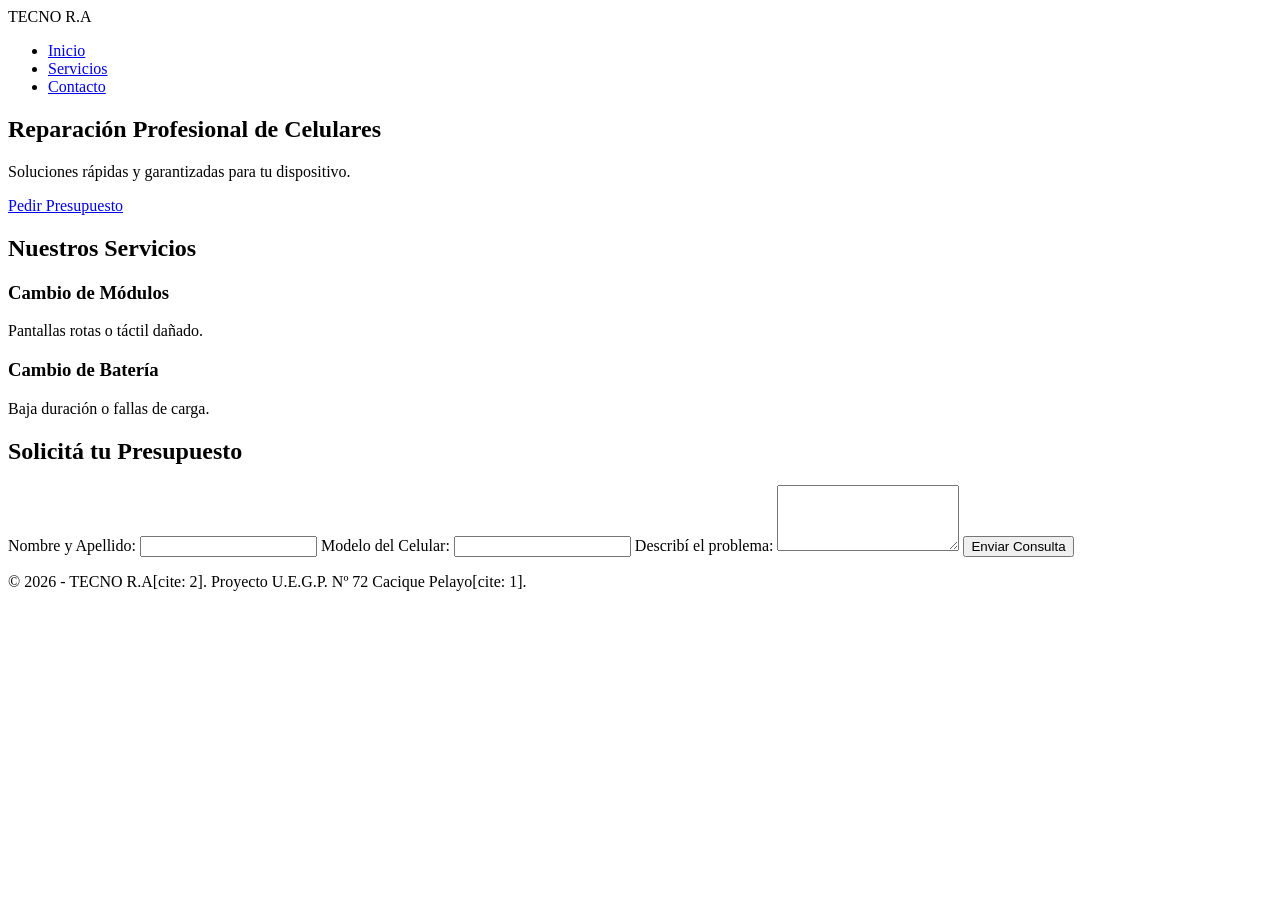
==== index.html @ fdf32e46 "Add files via upload" ====
<!DOCTYPE html>
<html lang="es">
<head>
    <meta charset="UTF-8">
    <meta name="viewport" content="width=device-width, initial-scale=1.0">
    <title>TECNO R.A</title>
    <!-- Enlace al archivo CSS (se completará con la identidad visual del equipo de marketing) -->
    <link rel="stylesheet" href="style.css">
</head>
<body>

    <!-- HEADER / NAVEGACIÓN -->
    <header>
        <nav id="navbar">
            <div class="logo">
                <!-- TODO: Insertar logo definitivo de Marketing -->
                <span>TECNO R.A</span>
            </div>
            <ul class="nav-links">
                <li><a href="#inicio">Inicio</a></li>
                <li><a href="#servicios">Servicios</a></li>
                <li><a href="#contacto">Contacto</a></li>
            </ul>
        </nav>
    </header>

    <!-- CONTENIDO PRINCIPAL -->
    <main>
        <!-- SECCIÓN INICIO / HERO -->
        <section id="inicio">
            <h1>Reparación Profesional de Celulares</h1>
            <p>Soluciones rápidas y garantizadas para tu dispositivo.</p>
            <a href="#contacto" class="btn-principal">Pedir Presupuesto</a>
        </section>

        <!-- SECCIÓN SERVICIOS -->
        <section id="servicios">
            <h2>Nuestros Servicios</h2>
            <div class="grid-servicios">
                <!-- TODO: Agregar más tarjetas de servicios según la entrevista -->
                <div class="card">
                    <h3>Cambio de Módulos</h3>
                    <p>Pantallas rotas o táctil dañado.</p>
                </div>
                <div class="card">
                    <h3>Cambio de Batería</h3>
                    <p>Baja duración o fallas de carga.</p>
                </div>
            </div>
        </section>

        <!-- SECCIÓN CONTACTO Y PRESUPUESTO -->
        <section id="contacto">
            <h2>Solicitá tu Presupuesto</h2>
            <form id="form-presupuesto">
                <label for="nombre">Nombre y Apellido:</label>
                <input type="text" id="nombre" name="nombre" required>

                <label for="modelo">Modelo del Celular:</label>
                <input type="text" id="modelo" name="modelo" required>

                <label for="problema">Describí el problema:</label>
                <textarea id="problema" name="problema" rows="4" required></textarea>

                <button type="submit" class="btn-enviar">Enviar Consulta</button>
            </form>
        </section>
    </main>

    <!-- FOOTER -->
    <footer>
        <p>&copy; 2026 - TECNO R.A[cite: 2]. Proyecto U.E.G.P. Nº 72 Cacique Pelayo[cite: 1].</p>
    </footer>

    <!-- Enlace al script de JavaScript -->
    <script src="script.js"></script>
</body>
</html>
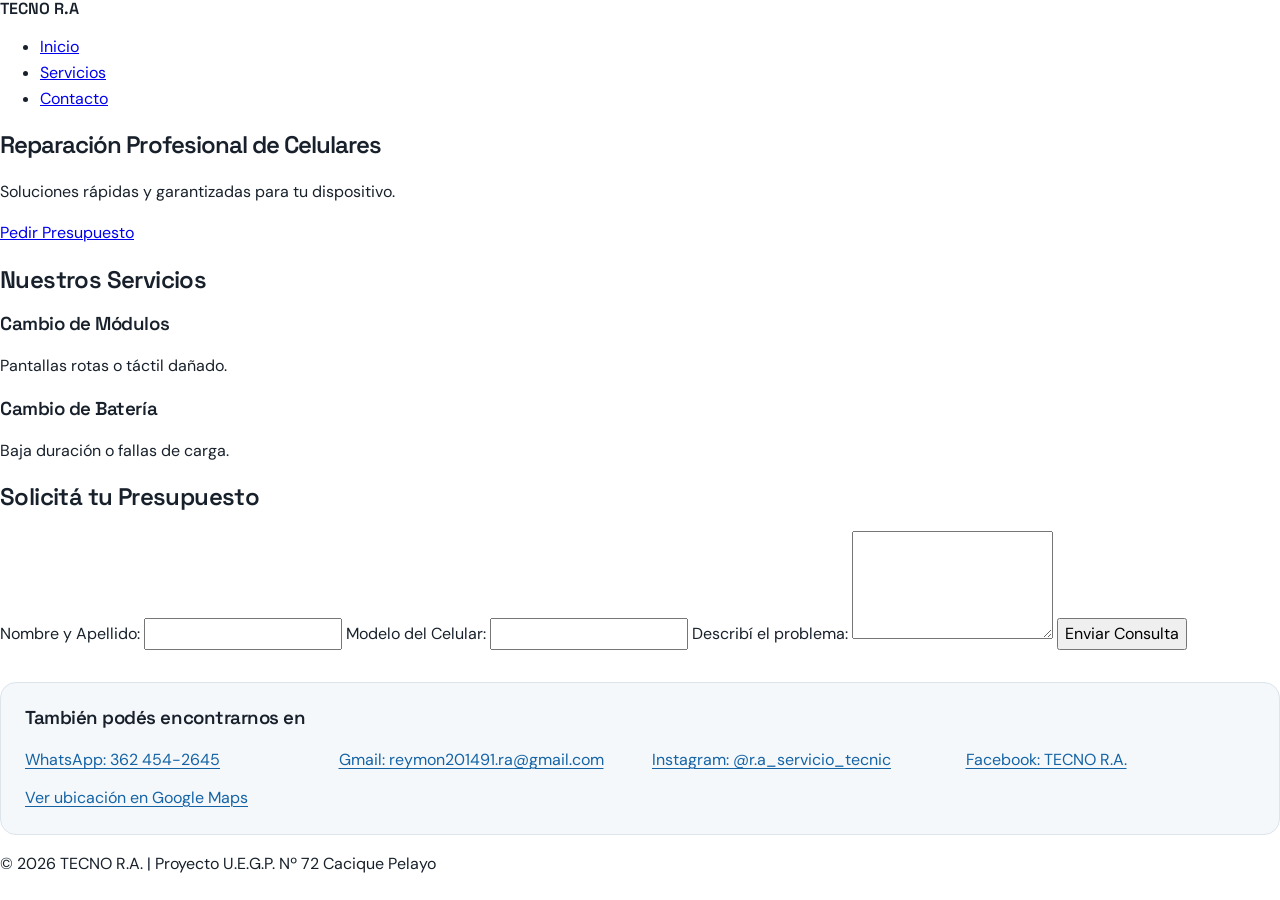
==== commit ae8d52c6: "Add files via upload" ====
--- a/index.html
+++ b/index.html
@@ -3,8 +3,11 @@
 <head>
     <meta charset="UTF-8">
     <meta name="viewport" content="width=device-width, initial-scale=1.0">
-    <title>TECNO R.A</title>
-    <!-- Enlace al archivo CSS (se completará con la identidad visual del equipo de marketing) -->
+    <meta name="description" content="Servicio profesional de reparación de celulares TECNO R.A.">
+    <title>TECNO R.A. | Reparación de celulares</title>
+    <link rel="preconnect" href="https://fonts.googleapis.com">
+    <link rel="preconnect" href="https://fonts.gstatic.com" crossorigin>
+    <link href="https://fonts.googleapis.com/css2?family=DM+Sans:wght@400;500;600;700&family=Space+Grotesk:wght@500;600;700&display=swap" rel="stylesheet">
     <link rel="stylesheet" href="style.css">
 </head>
 <body>
@@ -13,7 +16,6 @@
     <header>
         <nav id="navbar">
             <div class="logo">
-                <!-- TODO: Insertar logo definitivo de Marketing -->
                 <span>TECNO R.A</span>
             </div>
             <ul class="nav-links">
@@ -37,7 +39,6 @@
         <section id="servicios">
             <h2>Nuestros Servicios</h2>
             <div class="grid-servicios">
-                <!-- TODO: Agregar más tarjetas de servicios según la entrevista -->
                 <div class="card">
                     <h3>Cambio de Módulos</h3>
                     <p>Pantallas rotas o táctil dañado.</p>
@@ -64,12 +65,23 @@
 
                 <button type="submit" class="btn-enviar">Enviar Consulta</button>
             </form>
+
+            <div class="contactos-directos" aria-labelledby="titulo-contactos">
+                <h3 id="titulo-contactos">También podés encontrarnos en</h3>
+                <ul>
+                    <li><a href="https://wa.me/5493624542645" target="_blank" rel="noopener noreferrer">WhatsApp: 362 454-2645</a></li>
+                    <li><a href="mailto:reymon201491.ra@gmail.com">Gmail: reymon201491.ra@gmail.com</a></li>
+                    <li><a href="https://www.instagram.com/r.a_servicio_tecnic?stkn=MXVka2lwaXd0cDlsNA==" target="_blank" rel="noopener noreferrer">Instagram: @r.a_servicio_tecnic</a></li>
+                    <li><a href="https://www.facebook.com/profile.php?id=100083038405109" target="_blank" rel="noopener noreferrer">Facebook: TECNO R.A.</a></li>
+                    <li><a href="https://maps.app.goo.gl/P2gNM7gkXJTpXyzr9" target="_blank" rel="noopener noreferrer">Ver ubicación en Google Maps</a></li>
+                </ul>
+            </div>
         </section>
     </main>
 
     <!-- FOOTER -->
     <footer>
-        <p>&copy; 2026 - TECNO R.A[cite: 2]. Proyecto U.E.G.P. Nº 72 Cacique Pelayo[cite: 1].</p>
+        <p>&copy; 2026 TECNO R.A. | Proyecto U.E.G.P. Nº 72 Cacique Pelayo</p>
     </footer>
 
     <!-- Enlace al script de JavaScript -->
--- a/style.css
+++ b/style.css
@@ -0,0 +1,68 @@
+/* Tipografía para la identidad tecnológica de TECNO R.A. */
+:root {
+    font-family: "DM Sans", sans-serif;
+    color: #18212b;
+}
+
+body {
+    margin: 0;
+    font-family: "DM Sans", sans-serif;
+    line-height: 1.6;
+}
+
+h1,
+h2,
+h3,
+.logo {
+    font-family: "Space Grotesk", sans-serif;
+    font-weight: 600;
+    line-height: 1.15;
+}
+
+h1 {
+    letter-spacing: -0.04em;
+}
+
+h2,
+h3 {
+    letter-spacing: -0.025em;
+}
+
+button,
+input,
+textarea {
+    font: inherit;
+}
+
+.contactos-directos {
+    margin-top: 2rem;
+    padding: 1.5rem;
+    border: 1px solid #dce4ec;
+    border-radius: 1rem;
+    background: #f5f8fb;
+}
+
+.contactos-directos h3 {
+    margin-top: 0;
+}
+
+.contactos-directos ul {
+    display: grid;
+    grid-template-columns: repeat(auto-fit, minmax(min(100%, 250px), 1fr));
+    gap: 0.75rem 1.5rem;
+    margin: 0;
+    padding: 0;
+    list-style: none;
+}
+
+.contactos-directos a {
+    color: #1463a5;
+    overflow-wrap: anywhere;
+    text-decoration-thickness: 1px;
+    text-underline-offset: 0.2em;
+}
+
+.contactos-directos a:hover,
+.contactos-directos a:focus-visible {
+    color: #0c3f6b;
+}
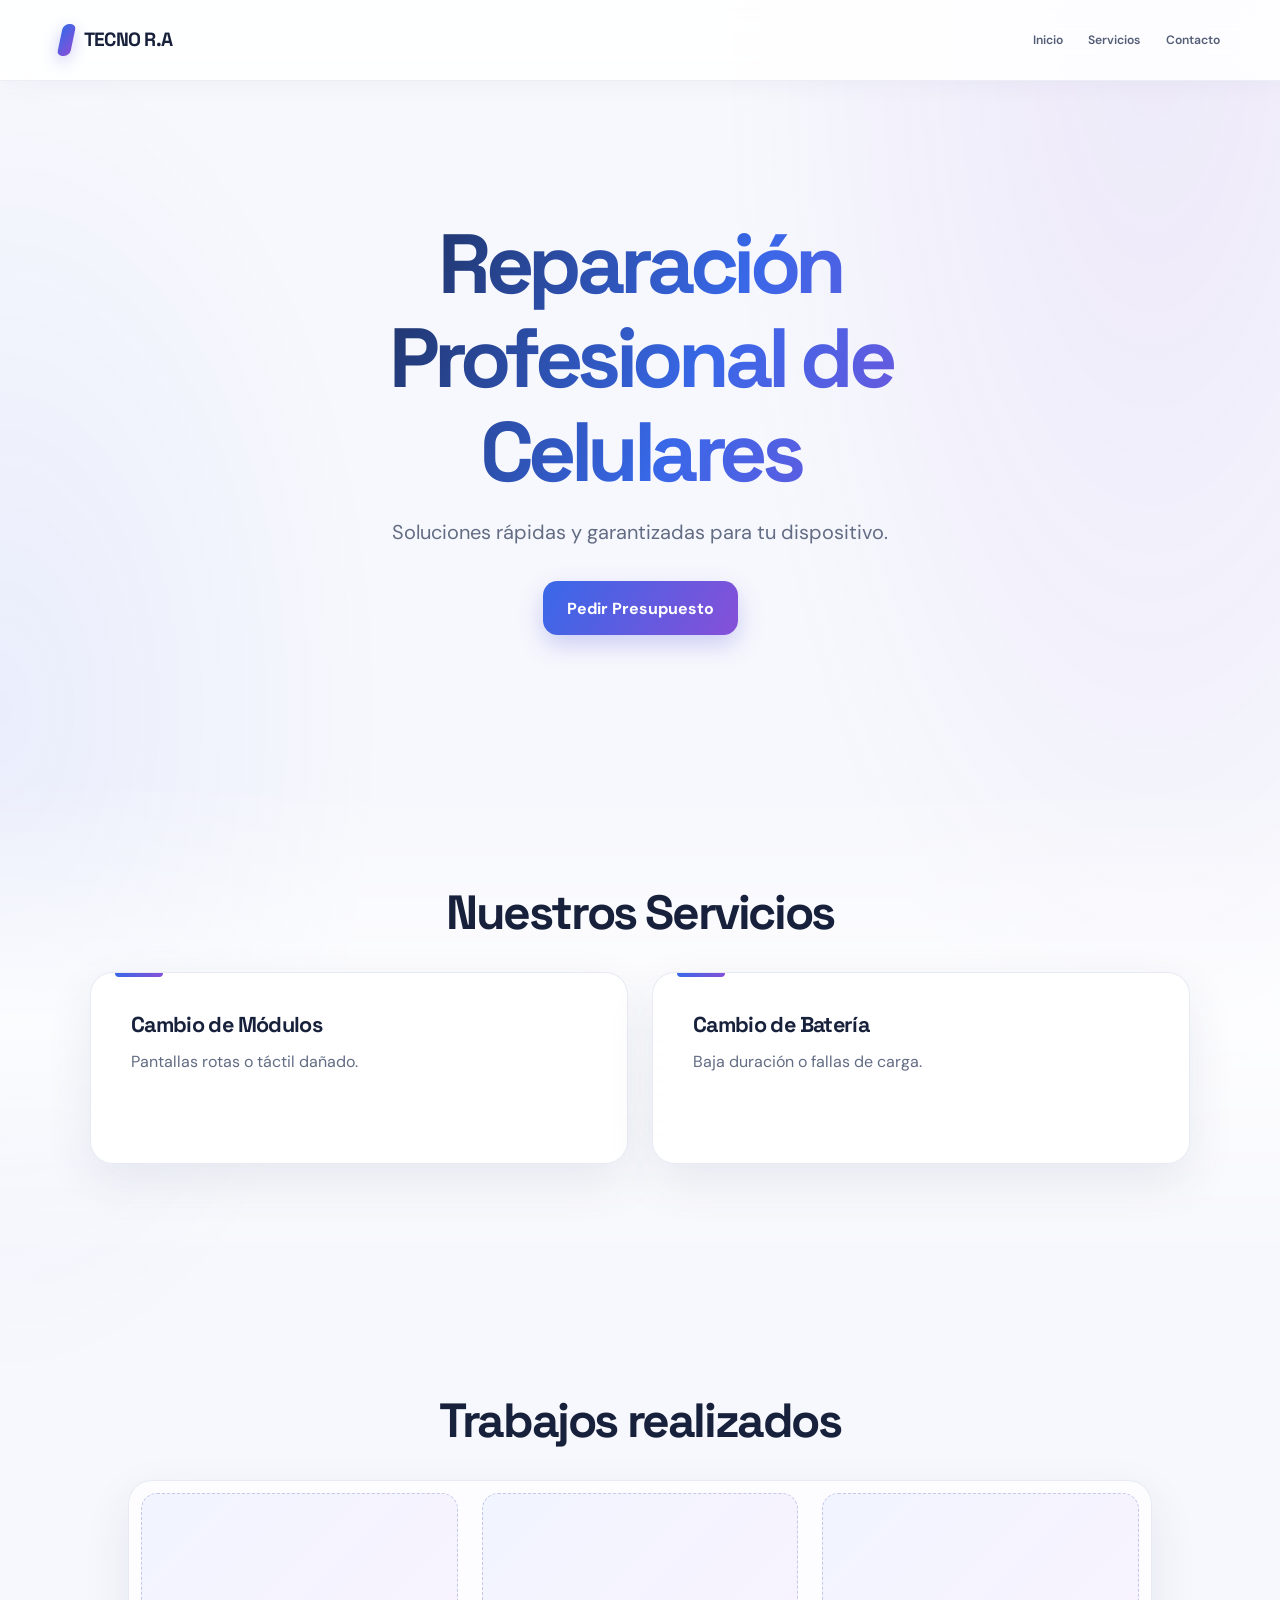
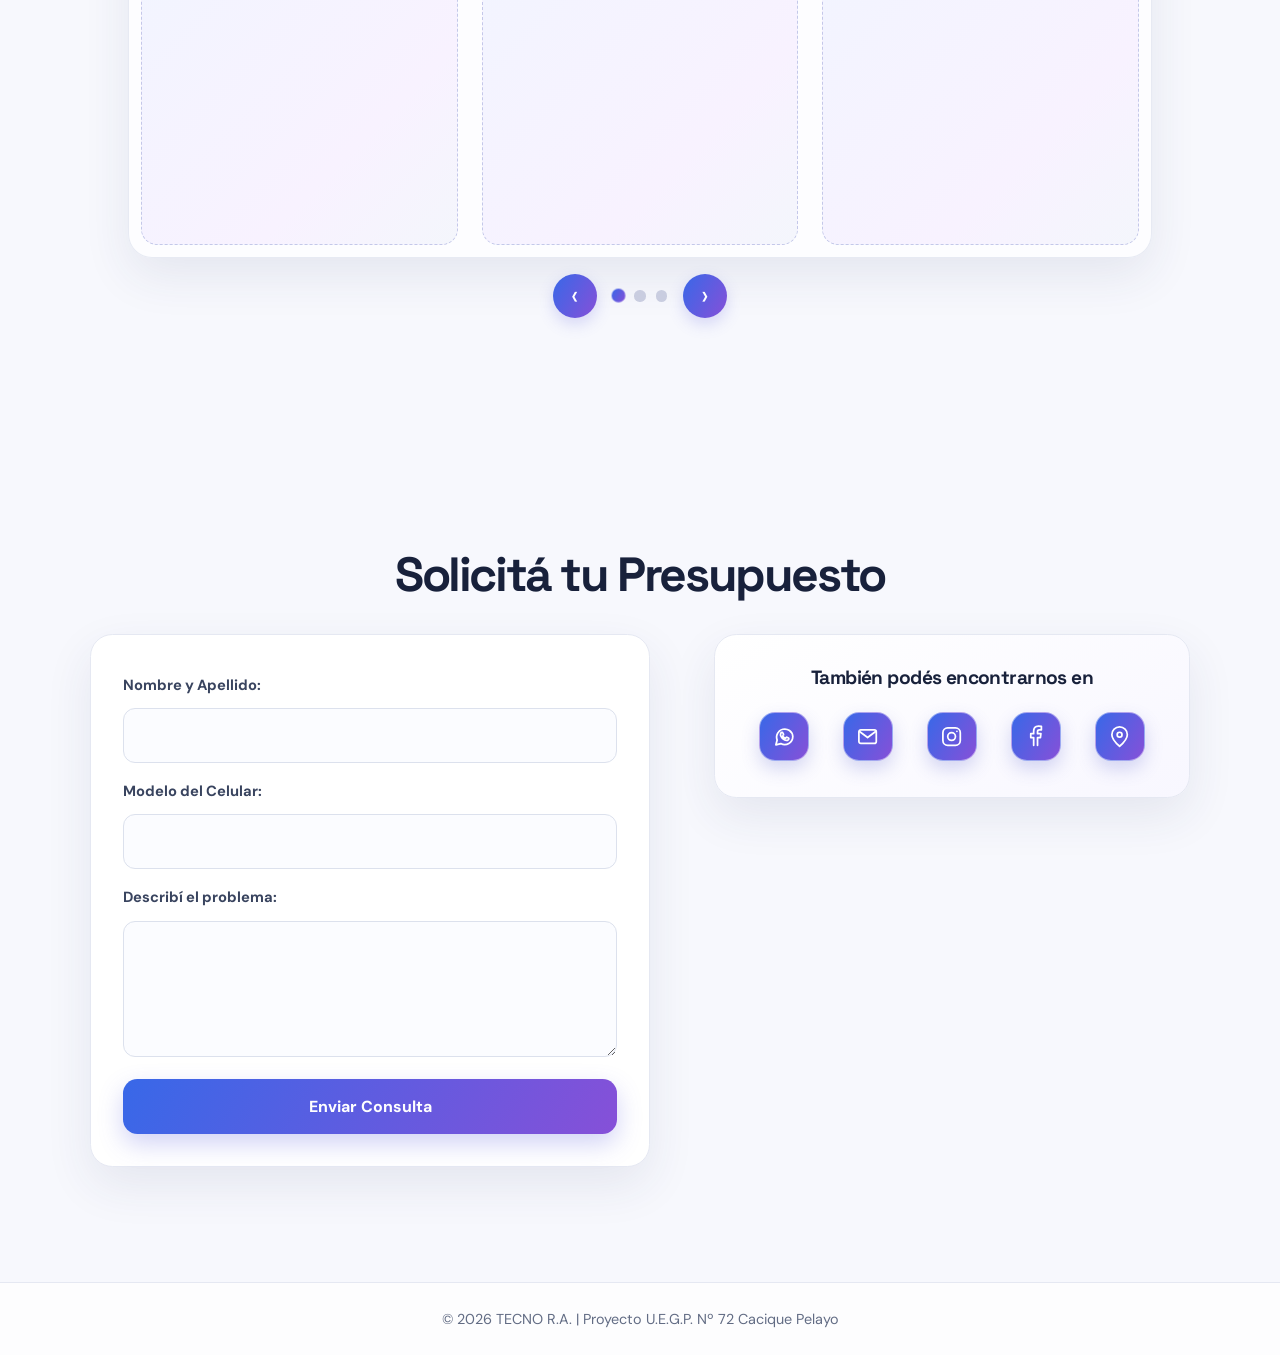
==== commit f262bd41: "Add files via upload" ====
--- a/index.html
+++ b/index.html
@@ -2,8 +2,9 @@
 <html lang="es">
 <head>
     <meta charset="UTF-8">
-    <meta name="viewport" content="width=device-width, initial-scale=1.0">
+    <meta name="viewport" content="width=device-width, initial-scale=1.0, viewport-fit=cover">
     <meta name="description" content="Servicio profesional de reparación de celulares TECNO R.A.">
+    <meta name="theme-color" content="#f7f8fd">
     <title>TECNO R.A. | Reparación de celulares</title>
     <link rel="preconnect" href="https://fonts.googleapis.com">
     <link rel="preconnect" href="https://fonts.gstatic.com" crossorigin>
@@ -50,6 +51,29 @@
             </div>
         </section>
 
+        <!-- CARRUSEL PREPARADO PARA AGREGAR FOTOS DE REPARACIONES -->
+        <section id="trabajos" aria-labelledby="titulo-trabajos">
+            <h2 id="titulo-trabajos">Trabajos realizados</h2>
+            <div class="carrusel" data-carrusel role="region" aria-roledescription="carrusel" aria-label="Galería de trabajos realizados">
+                <div class="carrusel-ventana">
+                    <div class="carrusel-pista">
+                        <div class="carrusel-diapositiva" role="group" aria-roledescription="diapositiva" aria-label="1 de 3"></div>
+                        <div class="carrusel-diapositiva" role="group" aria-roledescription="diapositiva" aria-label="2 de 3"></div>
+                        <div class="carrusel-diapositiva" role="group" aria-roledescription="diapositiva" aria-label="3 de 3"></div>
+                    </div>
+                </div>
+                <div class="carrusel-controles">
+                    <button class="carrusel-flecha" type="button" data-carrusel-anterior aria-label="Trabajo anterior">‹</button>
+                    <div class="carrusel-indicadores" aria-label="Elegir diapositiva">
+                        <button class="carrusel-indicador activo" type="button" data-carrusel-ir="0" aria-label="Mostrar diapositiva 1" aria-current="true"></button>
+                        <button class="carrusel-indicador" type="button" data-carrusel-ir="1" aria-label="Mostrar diapositiva 2"></button>
+                        <button class="carrusel-indicador" type="button" data-carrusel-ir="2" aria-label="Mostrar diapositiva 3"></button>
+                    </div>
+                    <button class="carrusel-flecha" type="button" data-carrusel-siguiente aria-label="Trabajo siguiente">›</button>
+                </div>
+            </div>
+        </section>
+
         <!-- SECCIÓN CONTACTO Y PRESUPUESTO -->
         <section id="contacto">
             <h2>Solicitá tu Presupuesto</h2>
@@ -69,11 +93,11 @@
             <div class="contactos-directos" aria-labelledby="titulo-contactos">
                 <h3 id="titulo-contactos">También podés encontrarnos en</h3>
                 <ul>
-                    <li><a href="https://wa.me/5493624542645" target="_blank" rel="noopener noreferrer">WhatsApp: 362 454-2645</a></li>
-                    <li><a href="mailto:reymon201491.ra@gmail.com">Gmail: reymon201491.ra@gmail.com</a></li>
-                    <li><a href="https://www.instagram.com/r.a_servicio_tecnic?stkn=MXVka2lwaXd0cDlsNA==" target="_blank" rel="noopener noreferrer">Instagram: @r.a_servicio_tecnic</a></li>
-                    <li><a href="https://www.facebook.com/profile.php?id=100083038405109" target="_blank" rel="noopener noreferrer">Facebook: TECNO R.A.</a></li>
-                    <li><a href="https://maps.app.goo.gl/P2gNM7gkXJTpXyzr9" target="_blank" rel="noopener noreferrer">Ver ubicación en Google Maps</a></li>
+                    <li><a href="https://wa.me/5493624542645" target="_blank" rel="noopener noreferrer"><span class="icono-contacto" aria-hidden="true"><svg viewBox="0 0 24 24"><path d="M20.5 11.8a8.4 8.4 0 0 1-12.4 7.4L3 20.5l1.3-4.9A8.4 8.4 0 1 1 20.5 11.8Z"/><path d="M8.4 8.1c.2-.5.5-.5.8-.5h.5c.2 0 .4.1.5.4l.7 1.7c.1.2.1.4-.1.6l-.5.6c-.2.2-.2.4-.1.6.5.9 1.3 1.7 2.3 2.2.2.1.4.1.6-.1l.7-.8c.2-.2.4-.2.6-.1l1.6.8c.2.1.4.2.4.4 0 .2-.1 1-.7 1.5-.5.5-1.2.7-1.9.6-1-.1-2.2-.6-3.5-1.7-1.1-.9-2-2.1-2.3-3.1-.4-1-.1-2.3.4-3.1Z"/></svg></span><span class="texto-contacto">WhatsApp: 362 454-2645</span></a></li>
+                    <li><a href="mailto:reymon201491.ra@gmail.com"><span class="icono-contacto" aria-hidden="true"><svg viewBox="0 0 24 24"><rect x="3" y="5" width="18" height="14" rx="2"/><path d="m4 7 8 6 8-6"/></svg></span><span class="texto-contacto">Gmail: reymon201491.ra@gmail.com</span></a></li>
+                    <li><a href="https://www.instagram.com/r.a_servicio_tecnic?stkn=MXVka2lwaXd0cDlsNA==" target="_blank" rel="noopener noreferrer"><span class="icono-contacto" aria-hidden="true"><svg viewBox="0 0 24 24"><rect x="3" y="3" width="18" height="18" rx="5"/><circle cx="12" cy="12" r="4"/><path d="M17.5 6.5h.01"/></svg></span><span class="texto-contacto">Instagram: @r.a_servicio_tecnic</span></a></li>
+                    <li><a href="https://www.facebook.com/profile.php?id=100083038405109" target="_blank" rel="noopener noreferrer"><span class="icono-contacto" aria-hidden="true"><svg viewBox="0 0 24 24"><path d="M14 21v-8h3l.5-4H14V7c0-1.2.4-2 2-2h2V1.4c-.8-.1-1.8-.2-3-.2-3 0-5 1.8-5 5.1V9H7v4h3v8"/></svg></span><span class="texto-contacto">Facebook: TECNO R.A.</span></a></li>
+                    <li><a href="https://maps.app.goo.gl/P2gNM7gkXJTpXyzr9" target="_blank" rel="noopener noreferrer"><span class="icono-contacto" aria-hidden="true"><svg viewBox="0 0 24 24"><path d="M20 10c0 5-8 12-8 12S4 15 4 10a8 8 0 1 1 16 0Z"/><circle cx="12" cy="10" r="2.5"/></svg></span><span class="texto-contacto">Ver ubicación en Google Maps</span></a></li>
                 </ul>
             </div>
         </section>
--- a/style.css
+++ b/style.css
@@ -1,13 +1,50 @@
-/* Tipografía para la identidad tecnológica de TECNO R.A. */
+/* Identidad visual TECNO R.A. */
 :root {
+    color-scheme: light;
     font-family: "DM Sans", sans-serif;
-    color: #18212b;
+    color: #18213b;
+    background: #f7f8fd;
+    font-synthesis: none;
+    text-rendering: optimizeLegibility;
+    -webkit-font-smoothing: antialiased;
+    -moz-osx-font-smoothing: grayscale;
+    --azul-marca: #3868e8;
+    --morado-marca: #8650d8;
+    --tinta: #18213b;
+    --texto-suave: #626c84;
+    --borde: #e5e8f2;
+    --sombra: 0 18px 48px rgb(42 50 95 / 9%);
+    --gradiente: linear-gradient(120deg, var(--azul-marca), var(--morado-marca));
+}
+
+*,
+*::before,
+*::after {
+    box-sizing: border-box;
+}
+
+html {
+    min-width: 320px;
+    scroll-behavior: smooth;
+    scroll-padding-top: 6rem;
+    -webkit-text-size-adjust: 100%;
+    text-size-adjust: 100%;
 }
 
 body {
+    min-width: 320px;
     margin: 0;
-    font-family: "DM Sans", sans-serif;
-    line-height: 1.6;
+    background:
+        radial-gradient(ellipse at 90% 0%, rgb(134 80 216 / 9%), transparent 27rem),
+        radial-gradient(ellipse at 0% 24%, rgb(56 104 232 / 7%), transparent 24rem),
+        #f7f8fd;
+    color: var(--tinta);
+    font-size: 1rem;
+    line-height: 1.7;
+}
+
+::selection {
+    background: rgb(134 80 216 / 20%);
 }
 
 h1,
@@ -15,17 +52,37 @@
 h3,
 .logo {
     font-family: "Space Grotesk", sans-serif;
-    font-weight: 600;
-    line-height: 1.15;
+    font-weight: 700;
+    line-height: 1.12;
+}
+
+h1,
+h2,
+h3,
+p {
+    margin-top: 0;
 }
 
 h1 {
-    letter-spacing: -0.04em;
-}
-
-h2,
+    max-width: 15ch;
+    margin: 0 auto 1rem;
+    font-size: clamp(2.5rem, 7vw, 5.25rem);
+    letter-spacing: -0.065em;
+}
+
+h2 {
+    margin-bottom: 2rem;
+    font-size: clamp(1.85rem, 4vw, 3rem);
+    letter-spacing: -0.05em;
+    text-align: center;
+}
+
 h3 {
-    letter-spacing: -0.025em;
+    letter-spacing: -0.03em;
+}
+
+a {
+    color: inherit;
 }
 
 button,
@@ -34,35 +91,604 @@
     font: inherit;
 }
 
-.contactos-directos {
-    margin-top: 2rem;
-    padding: 1.5rem;
-    border: 1px solid #dce4ec;
-    border-radius: 1rem;
-    background: #f5f8fb;
-}
-
-.contactos-directos h3 {
-    margin-top: 0;
-}
-
-.contactos-directos ul {
-    display: grid;
-    grid-template-columns: repeat(auto-fit, minmax(min(100%, 250px), 1fr));
-    gap: 0.75rem 1.5rem;
+button,
+a {
+    -webkit-tap-highlight-color: transparent;
+}
+
+header {
+    position: sticky;
+    z-index: 10;
+    top: 0;
+    border-bottom: 1px solid rgb(229 232 242 / 75%);
+    background: rgb(255 255 255 / 88%);
+    box-shadow: 0 4px 24px rgb(37 44 83 / 4%);
+    -webkit-backdrop-filter: blur(18px);
+    backdrop-filter: blur(18px);
+}
+
+#navbar {
+    display: flex;
+    width: min(100% - 3rem, 1160px);
+    min-height: 5rem;
+    align-items: center;
+    justify-content: space-between;
+    gap: 2rem;
+    margin: 0 auto;
+}
+
+.logo {
+    display: inline-flex;
+    align-items: center;
+    gap: 0.7rem;
+    color: var(--tinta);
+    font-size: clamp(0.86rem, 1.5vw, 1.2rem);
+    letter-spacing: -0.04em;
+    white-space: nowrap;
+}
+
+.logo::before {
+    width: 0.8rem;
+    height: 2rem;
+    border-radius: 0.35rem;
+    background: var(--gradiente);
+    box-shadow: 0 5px 16px rgb(87 91 220 / 30%);
+    content: "";
+    transform: skew(-12deg);
+}
+
+.nav-links {
+    display: flex;
+    align-items: center;
+    gap: clamp(0.35rem, 2vw, 2.5rem);
     margin: 0;
     padding: 0;
     list-style: none;
 }
 
-.contactos-directos a {
-    color: #1463a5;
-    overflow-wrap: anywhere;
-    text-decoration-thickness: 1px;
-    text-underline-offset: 0.2em;
-}
-
-.contactos-directos a:hover,
-.contactos-directos a:focus-visible {
-    color: #0c3f6b;
-}
+.nav-links a {
+    position: relative;
+    display: inline-flex;
+    min-height: 44px;
+    align-items: center;
+    color: #535d76;
+    font-size: clamp(0.72rem, 0.95vw, 0.95rem);
+    font-weight: 600;
+    text-decoration: none;
+    transition: color 180ms ease;
+}
+
+.nav-links a::after {
+    position: absolute;
+    right: 0;
+    bottom: 0.4rem;
+    left: 0;
+    height: 2px;
+    border-radius: 2px;
+    background: var(--gradiente);
+    content: "";
+    transform: scaleX(0);
+    transform-origin: left;
+    transition: transform 180ms ease;
+}
+
+.nav-links a:hover,
+.nav-links a:focus-visible {
+    color: var(--azul-marca);
+}
+
+.nav-links a:hover::after,
+.nav-links a:focus-visible::after {
+    transform: scaleX(1);
+}
+
+main > section {
+    width: min(100% - 3rem, 1100px);
+    margin: 0 auto;
+    padding: clamp(4rem, 9vw, 7.5rem) 0;
+    scroll-margin-top: 5rem;
+    animation: aparecer 700ms both;
+}
+
+#inicio {
+    display: grid;
+    min-height: min(690px, calc(100svh - 5rem));
+    align-content: center;
+    justify-items: center;
+    padding-top: clamp(4rem, 10vw, 8rem);
+    padding-bottom: clamp(4rem, 10vw, 8rem);
+    text-align: center;
+}
+
+#inicio h1 {
+    background: linear-gradient(115deg, #1d2e5a 15%, #3868e8 57%, #8650d8 95%);
+    background-clip: text;
+    -webkit-text-fill-color: transparent;
+}
+
+#inicio p {
+    max-width: 36rem;
+    margin-bottom: 2rem;
+    color: var(--texto-suave);
+    font-size: clamp(1.05rem, 2vw, 1.25rem);
+}
+
+.btn-principal,
+.btn-enviar {
+    display: inline-flex;
+    min-height: 3.25rem;
+    align-items: center;
+    justify-content: center;
+    padding: 0.85rem 1.5rem;
+    border: 0;
+    border-radius: 0.9rem;
+    background: var(--gradiente);
+    box-shadow: 0 10px 24px rgb(87 91 220 / 27%);
+    color: #fff;
+    font-weight: 700;
+    text-decoration: none;
+    cursor: pointer;
+    transition: box-shadow 200ms ease, transform 200ms ease;
+}
+
+.btn-principal:hover,
+.btn-enviar:hover {
+    box-shadow: 0 14px 30px rgb(87 91 220 / 35%);
+    transform: translateY(-2px);
+}
+
+#servicios {
+    width: 100%;
+    max-width: none;
+    padding-right: max(1.5rem, calc((100% - 1100px) / 2));
+    padding-left: max(1.5rem, calc((100% - 1100px) / 2));
+    background: linear-gradient(180deg, rgb(255 255 255 / 0%), rgb(255 255 255 / 75%), rgb(255 255 255 / 0%));
+}
+
+.grid-servicios {
+    display: grid;
+    grid-template-columns: repeat(2, minmax(0, 1fr));
+    gap: clamp(1rem, 3vw, 1.5rem);
+}
+
+.card {
+    position: relative;
+    overflow: hidden;
+    min-height: 12rem;
+    padding: clamp(1.5rem, 4vw, 2.5rem);
+    border: 1px solid rgb(229 232 242 / 90%);
+    border-radius: 1.4rem;
+    background: rgb(255 255 255 / 90%);
+    box-shadow: var(--sombra);
+    transition: border-color 220ms ease, box-shadow 220ms ease, transform 220ms ease;
+}
+
+.card::before {
+    position: absolute;
+    top: 0;
+    left: 1.5rem;
+    width: 3rem;
+    height: 0.25rem;
+    border-radius: 0 0 0.3rem 0.3rem;
+    background: var(--gradiente);
+    content: "";
+}
+
+.card:hover {
+    border-color: rgb(134 80 216 / 30%);
+    box-shadow: 0 24px 56px rgb(42 50 95 / 14%);
+    transform: translateY(-5px);
+}
+
+.card h3 {
+    margin-bottom: 0.65rem;
+    font-size: 1.35rem;
+}
+
+.card p {
+    margin-bottom: 0;
+    color: var(--texto-suave);
+}
+
+#trabajos {
+    text-align: center;
+}
+
+.carrusel {
+    max-width: 64rem;
+    margin: 0 auto;
+}
+
+.carrusel-ventana {
+    overflow: hidden;
+    border: 1px solid rgb(229 232 242 / 90%);
+    border-radius: 1.5rem;
+    background: rgb(255 255 255 / 72%);
+    box-shadow: var(--sombra);
+}
+
+.carrusel-pista {
+    display: flex;
+    transition: transform 650ms cubic-bezier(0.22, 1, 0.36, 1);
+    will-change: transform;
+}
+
+.carrusel-diapositiva {
+    box-sizing: border-box;
+    flex: 0 0 33.333333%;
+    min-width: 0;
+    min-height: clamp(12rem, 32vw, 22rem);
+    padding: 0.75rem;
+}
+
+.carrusel-diapositiva::before {
+    display: block;
+    width: 100%;
+    height: 100%;
+    min-height: inherit;
+    border: 1px dashed #c4c8e9;
+    border-radius: 1rem;
+    background: linear-gradient(135deg, #f1f5ff, #f8f2ff 70%, #f4f6fc);
+    content: "";
+}
+
+.carrusel-controles {
+    display: flex;
+    align-items: center;
+    justify-content: center;
+    gap: 1rem;
+    margin-top: 1rem;
+}
+
+.carrusel-flecha,
+.carrusel-indicador {
+    border: 0;
+    cursor: pointer;
+    touch-action: manipulation;
+}
+
+.carrusel-flecha {
+    display: grid;
+    width: 2.75rem;
+    height: 2.75rem;
+    place-items: center;
+    border-radius: 50%;
+    background: var(--gradiente);
+    box-shadow: 0 6px 16px rgb(87 91 220 / 22%);
+    color: #fff;
+    font-size: 1.75rem;
+    line-height: 1;
+    transition: box-shadow 180ms ease, transform 180ms ease;
+}
+
+.carrusel-flecha:hover {
+    box-shadow: 0 9px 20px rgb(87 91 220 / 32%);
+    transform: scale(1.06);
+}
+
+.carrusel-indicadores {
+    display: flex;
+    align-items: center;
+    gap: 0.65rem;
+}
+
+.carrusel-indicador {
+    width: 0.7rem;
+    height: 0.7rem;
+    padding: 0;
+    border-radius: 50%;
+    background: #c9cde0;
+    transition: background 180ms ease, transform 180ms ease;
+}
+
+.carrusel-indicador.activo {
+    background: var(--gradiente);
+    transform: scale(1.25);
+}
+
+#contacto {
+    display: grid;
+    grid-template-columns: minmax(0, 1fr) minmax(16rem, 0.85fr);
+    align-items: start;
+    gap: 1.5rem clamp(1.5rem, 5vw, 4rem);
+}
+
+#contacto > h2 {
+    grid-column: 1 / -1;
+    margin-bottom: 0.5rem;
+}
+
+#form-presupuesto,
+.contactos-directos {
+    padding: clamp(1.25rem, 3vw, 2rem);
+    border: 1px solid var(--borde);
+    border-radius: 1.4rem;
+    background: #fff;
+    box-shadow: var(--sombra);
+}
+
+#form-presupuesto {
+    display: grid;
+    gap: 0.65rem;
+}
+
+#form-presupuesto label {
+    margin-top: 0.35rem;
+    color: #39445f;
+    font-size: 0.92rem;
+    font-weight: 700;
+}
+
+#form-presupuesto input,
+#form-presupuesto textarea {
+    width: 100%;
+    min-height: 3rem;
+    padding: 0.8rem 0.9rem;
+    border: 1px solid #dce1ed;
+    border-radius: 0.75rem;
+    outline: none;
+    background: #fbfcff;
+    color: var(--tinta);
+    transition: border-color 180ms ease, box-shadow 180ms ease, background 180ms ease;
+}
+
+#form-presupuesto textarea {
+    min-height: 8rem;
+    resize: vertical;
+}
+
+#form-presupuesto input:focus,
+#form-presupuesto textarea:focus {
+    border-color: var(--azul-marca);
+    background: #fff;
+    box-shadow: 0 0 0 4px rgb(56 104 232 / 12%);
+}
+
+.btn-enviar {
+    width: 100%;
+    margin-top: 0.75rem;
+}
+
+.contactos-directos {
+    margin: 0;
+    background: linear-gradient(150deg, #fff, #f8f7ff);
+}
+
+.contactos-directos h3 {
+    margin-bottom: 1.25rem;
+    font-size: 1.2rem;
+    text-align: center;
+}
+
+.contactos-directos ul {
+    display: grid;
+    grid-template-columns: repeat(5, minmax(44px, 1fr));
+    justify-items: center;
+    gap: 0.6rem;
+    margin: 0;
+    padding: 0;
+    list-style: none;
+}
+
+.contactos-directos li a {
+    display: grid;
+    width: 3.5rem;
+    min-height: 3.5rem;
+    place-items: center;
+    border-radius: 1.1rem;
+    text-decoration: none;
+}
+
+.texto-contacto {
+    position: absolute;
+    width: 1px;
+    height: 1px;
+    overflow: hidden;
+    clip: rect(0, 0, 0, 0);
+    clip-path: inset(50%);
+    white-space: nowrap;
+}
+
+.icono-contacto {
+    display: grid;
+    width: 3.1rem;
+    height: 3.1rem;
+    place-items: center;
+    border: 1px solid rgb(255 255 255 / 45%);
+    border-radius: 1rem;
+    background: var(--gradiente);
+    box-shadow: 0 8px 18px rgb(73 83 195 / 22%);
+    color: #fff;
+    transition: box-shadow 200ms ease, transform 200ms ease;
+}
+
+.contactos-directos a:hover .icono-contacto,
+.contactos-directos a:focus-visible .icono-contacto {
+    box-shadow: 0 12px 24px rgb(73 83 195 / 35%);
+    transform: translateY(-4px) scale(1.04);
+}
+
+.icono-contacto svg {
+    width: 1.45rem;
+    height: 1.45rem;
+    fill: none;
+    stroke: currentColor;
+    stroke-linecap: round;
+    stroke-linejoin: round;
+    stroke-width: 1.8;
+}
+
+footer {
+    padding: 1.5rem;
+    border-top: 1px solid var(--borde);
+    background: rgb(255 255 255 / 75%);
+    color: var(--texto-suave);
+    text-align: center;
+}
+
+footer p {
+    margin: 0;
+    font-size: 0.9rem;
+}
+
+:focus-visible {
+    outline: 3px solid #9a6ce5;
+    outline-offset: 4px;
+}
+
+@keyframes aparecer {
+    from {
+        opacity: 0;
+        transform: translateY(14px);
+    }
+
+    to {
+        opacity: 1;
+        transform: translateY(0);
+    }
+}
+
+@media (max-width: 760px) {
+    #navbar,
+    main > section {
+        width: min(100% - 2rem, 600px);
+    }
+
+    #navbar {
+        min-height: 4.5rem;
+        gap: 0.75rem;
+    }
+
+    .logo {
+        gap: 0.5rem;
+        font-size: 1.05rem;
+    }
+
+    .nav-links {
+        gap: clamp(0.6rem, 3vw, 1.25rem);
+    }
+
+    .nav-links a {
+        font-size: 0.86rem;
+    }
+
+    #inicio {
+        min-height: min(600px, calc(88svh - 4.5rem));
+    }
+
+    #servicios {
+        width: 100%;
+        padding-right: 1rem;
+        padding-left: 1rem;
+    }
+
+    #contacto {
+        grid-template-columns: 1fr;
+        gap: 1.25rem;
+    }
+
+    #contacto > h2 {
+        margin-bottom: 0.25rem;
+    }
+}
+
+@media (max-width: 480px) {
+    body {
+        font-size: 0.96rem;
+    }
+
+    #navbar,
+    main > section {
+        width: min(100% - 1.25rem, 420px);
+    }
+
+    #navbar {
+        min-height: 4.1rem;
+    }
+
+    .logo {
+        gap: 0.4rem;
+        font-size: 0.96rem;
+    }
+
+    .logo::before {
+        width: 0.65rem;
+        height: 1.65rem;
+    }
+
+    .nav-links {
+        gap: 0.55rem;
+    }
+
+    .nav-links a {
+        font-size: 0.78rem;
+    }
+
+    .grid-servicios {
+        grid-template-columns: 1fr;
+    }
+
+    .card {
+        min-height: auto;
+    }
+
+    .carrusel-diapositiva {
+        flex-basis: 100%;
+        min-height: 14rem;
+    }
+
+    .contactos-directos ul {
+        grid-template-columns: repeat(5, minmax(0, 1fr));
+        gap: 0.2rem;
+    }
+
+    .contactos-directos li a {
+        width: 2.9rem;
+        min-height: 3rem;
+    }
+
+    .icono-contacto {
+        width: 2.55rem;
+        height: 2.55rem;
+        border-radius: 0.85rem;
+    }
+}
+
+@media (max-width: 360px) {
+    #navbar,
+    main > section {
+        width: calc(100% - 1rem);
+    }
+
+    .logo {
+        font-size: 0.88rem;
+    }
+
+    .nav-links {
+        gap: 0.35rem;
+    }
+
+    .nav-links a {
+        font-size: 0.72rem;
+    }
+
+    .contactos-directos li a {
+        width: 2.65rem;
+    }
+
+    .icono-contacto {
+        width: 2.35rem;
+        height: 2.35rem;
+    }
+}
+
+@media (prefers-reduced-motion: reduce) {
+    *,
+    *::before,
+    *::after {
+        scroll-behavior: auto !important;
+        animation-duration: 0.01ms !important;
+        animation-iteration-count: 1 !important;
+        transition-duration: 0.01ms !important;
+    }
+}
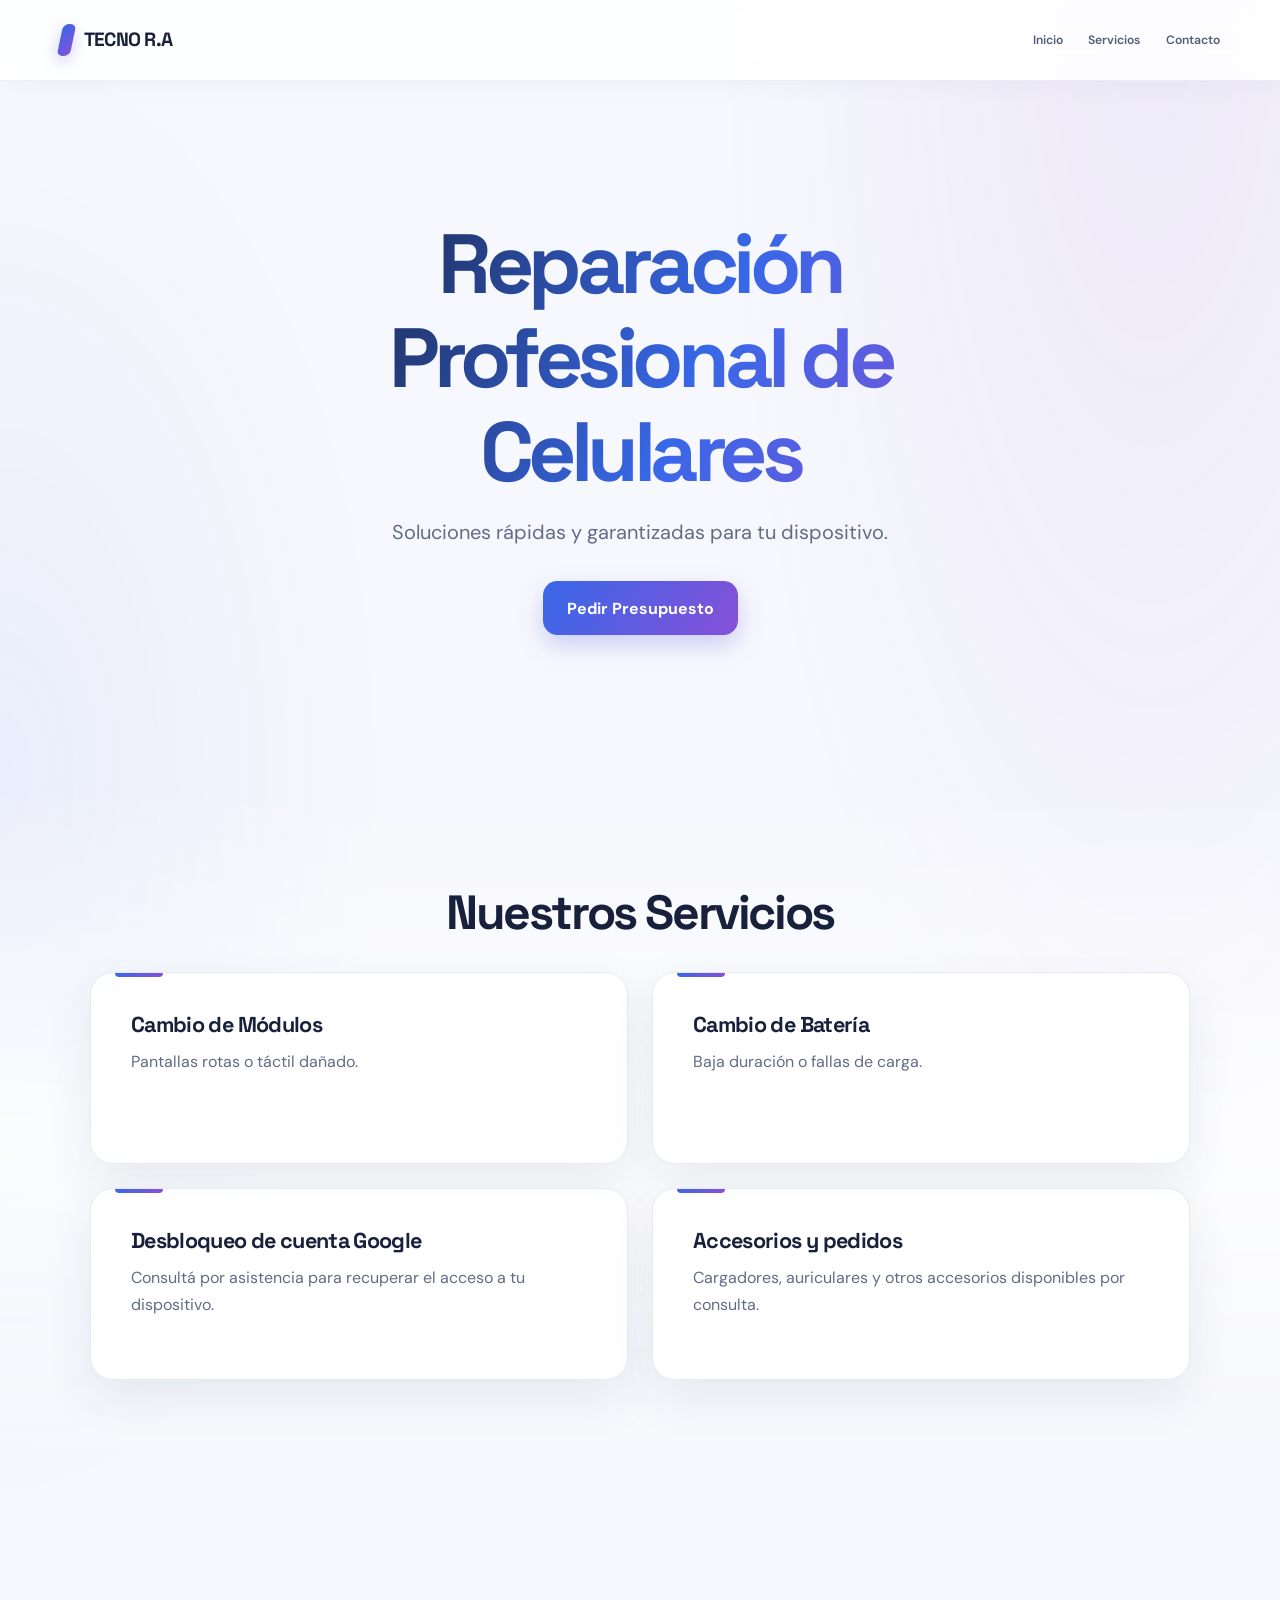
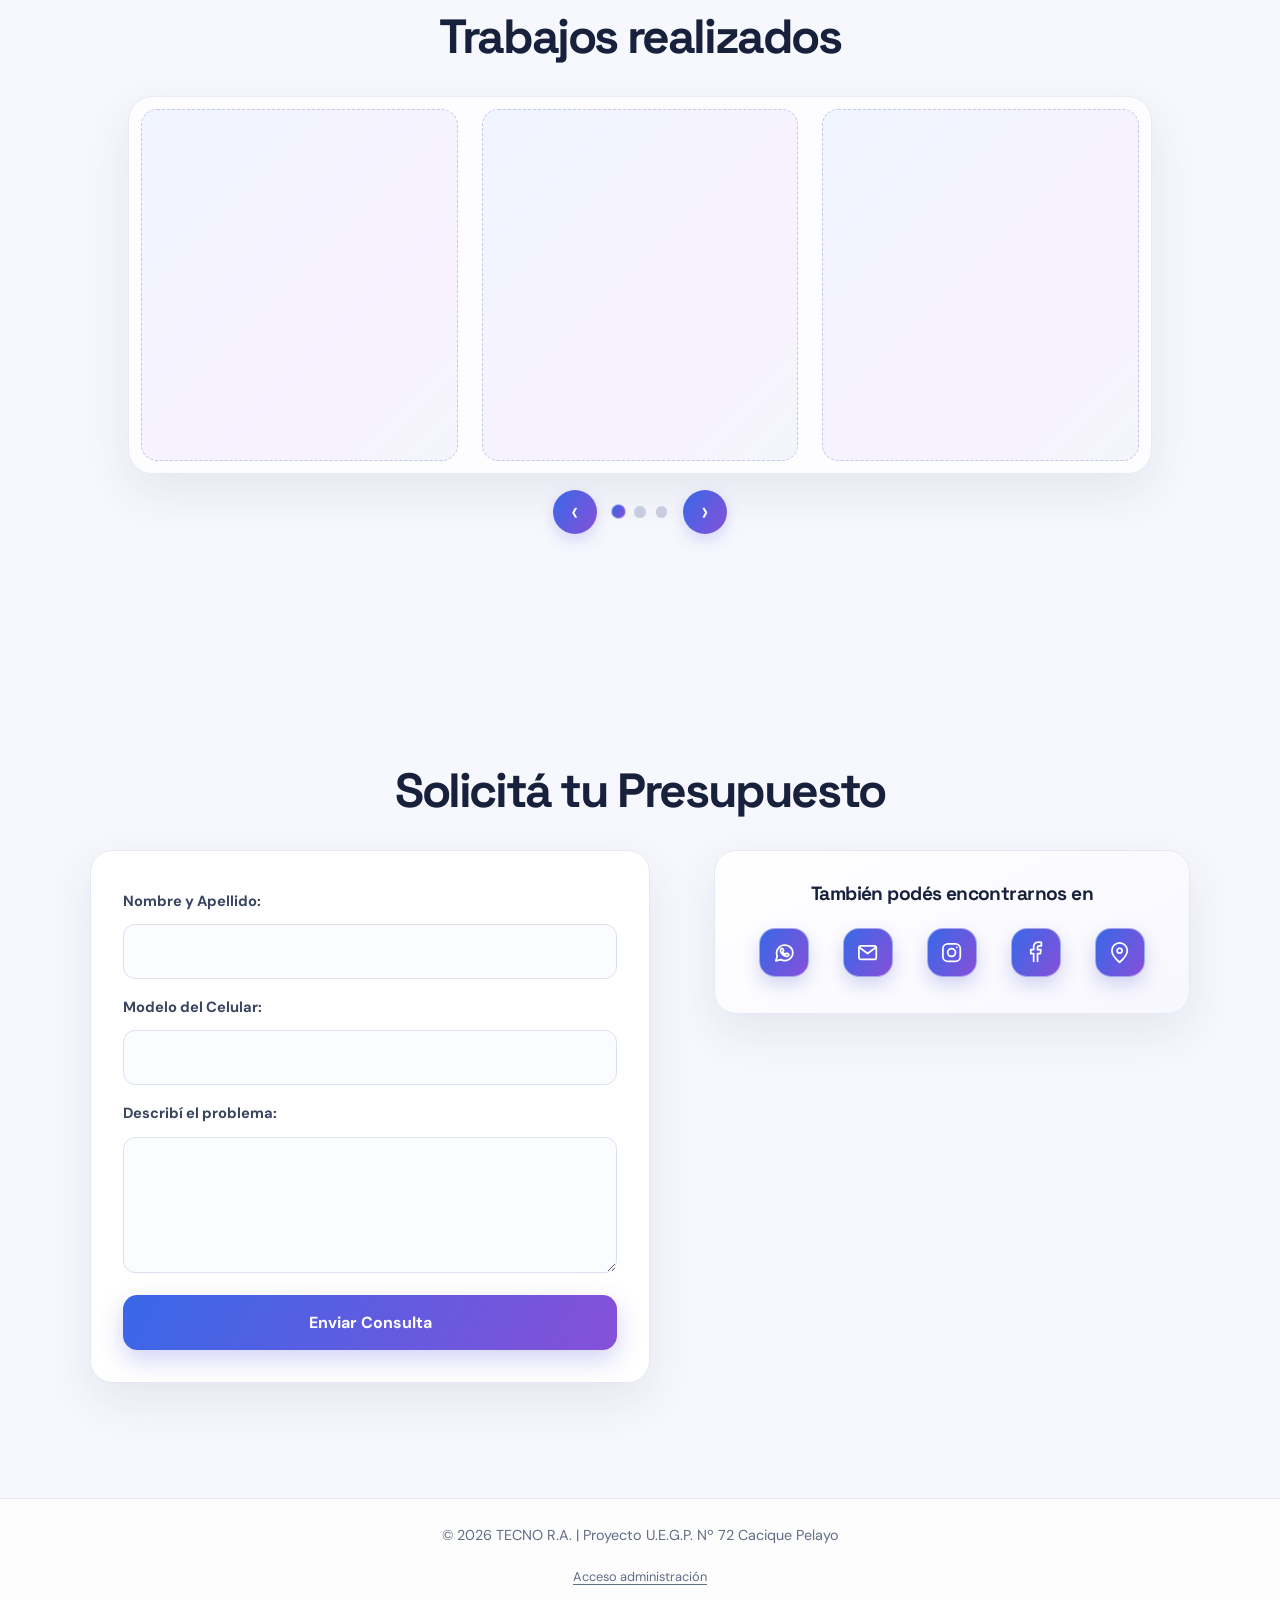
==== commit 0be01ee9: "Add files via upload" ====
--- a/index.html
+++ b/index.html
@@ -14,7 +14,7 @@
 <body>
 
     <!-- HEADER / NAVEGACIÓN -->
-    <header>
+    <header id="sitio-header">
         <nav id="navbar">
             <div class="logo">
                 <span>TECNO R.A</span>
@@ -28,7 +28,7 @@
     </header>
 
     <!-- CONTENIDO PRINCIPAL -->
-    <main>
+    <main id="sitio-publico">
         <!-- SECCIÓN INICIO / HERO -->
         <section id="inicio">
             <h1>Reparación Profesional de Celulares</h1>
@@ -47,6 +47,14 @@
                 <div class="card">
                     <h3>Cambio de Batería</h3>
                     <p>Baja duración o fallas de carga.</p>
+                </div>
+                <div class="card">
+                    <h3>Desbloqueo de cuenta Google</h3>
+                    <p>Consultá por asistencia para recuperar el acceso a tu dispositivo.</p>
+                </div>
+                <div class="card">
+                    <h3>Accesorios y pedidos</h3>
+                    <p>Cargadores, auriculares y otros accesorios disponibles por consulta.</p>
                 </div>
             </div>
         </section>
@@ -103,9 +111,119 @@
         </section>
     </main>
 
+    <section id="admin-panel" class="admin-panel" aria-label="Panel administrativo" hidden>
+        <div id="admin-login" class="admin-card admin-login">
+            <button class="admin-volver" type="button" data-cerrar-admin>Volver al sitio</button>
+            <h1>Acceso administrativo</h1>
+            <p class="admin-descripcion">Ingresá la contraseña para consultar los presupuestos guardados en este dispositivo.</p>
+            <form id="admin-login-form" class="admin-form">
+                <label for="admin-password">Contraseña</label>
+                <input type="password" id="admin-password" name="password" autocomplete="current-password" required>
+                <p id="admin-login-error" class="admin-error" role="alert" aria-live="polite"></p>
+                <button class="btn-enviar" type="submit">Ingresar</button>
+            </form>
+            <p class="admin-aviso">Modo demostración: la contraseña está en el JavaScript y no protege información en un sitio público.</p>
+        </div>
+
+        <div id="admin-dashboard" class="admin-card admin-dashboard" hidden>
+            <div class="admin-encabezado">
+                <div>
+                    <p class="admin-etiqueta">TECNO R.A.</p>
+                    <h1>Presupuestos recibidos</h1>
+                </div>
+                <div class="admin-acciones">
+                    <button id="actualizar-presupuestos" class="admin-boton-secundario" type="button">Actualizar</button>
+                    <button class="admin-boton-secundario" type="button" data-cerrar-admin>Volver al sitio</button>
+                </div>
+            </div>
+            <p class="admin-descripcion">Reparaciones, stock y pedidos almacenados en este dispositivo.</p>
+            <nav class="admin-pestanas" aria-label="Secciones administrativas">
+                <button class="admin-pestana activa" type="button" data-admin-vista="reparaciones" aria-pressed="true">Reparaciones</button>
+                <button class="admin-pestana" type="button" data-admin-vista="stock" aria-pressed="false">Stock</button>
+                <button class="admin-pestana" type="button" data-admin-vista="ventas" aria-pressed="false">Ventas y pedidos</button>
+            </nav>
+
+            <section class="admin-seccion" data-admin-seccion="reparaciones" aria-labelledby="titulo-admin-reparaciones">
+                <h2 id="titulo-admin-reparaciones">Seguimiento de equipos</h2>
+                <p id="admin-error-datos" class="admin-error" role="status" aria-live="polite"></p>
+                <p id="admin-sin-datos" class="admin-sin-datos" hidden>Todavía no hay equipos ingresados. Se mostrarán aquí cuando llegue una consulta del formulario.</p>
+                <div id="admin-tabla-contenedor" class="admin-tabla-contenedor" hidden>
+                    <table class="admin-tabla">
+                        <thead>
+                            <tr>
+                                <th scope="col">Ingreso</th>
+                                <th scope="col">Cliente</th>
+                                <th scope="col">Equipo</th>
+                                <th scope="col">Falla</th>
+                                <th scope="col">Estado actual</th>
+                                <th scope="col">Ticket</th>
+                            </tr>
+                        </thead>
+                        <tbody id="admin-tabla-presupuestos"></tbody>
+                    </table>
+                </div>
+            </section>
+
+            <section class="admin-seccion" data-admin-seccion="stock" aria-labelledby="titulo-admin-stock" hidden>
+                <h2 id="titulo-admin-stock">Inventario de accesorios</h2>
+                <form id="form-producto" class="admin-form admin-form-grid">
+                    <label for="producto-nombre">Producto</label>
+                    <input id="producto-nombre" name="nombre" type="text" placeholder="Cargador USB-C" required>
+                    <label for="producto-categoria">Categoría</label>
+                    <input id="producto-categoria" name="categoria" type="text" placeholder="Cargadores / Auriculares" required>
+                    <label for="producto-precio">Precio</label>
+                    <input id="producto-precio" name="precio" type="number" min="0" step="0.01" placeholder="0" required>
+                    <label for="producto-stock">Cantidad inicial</label>
+                    <input id="producto-stock" name="stock" type="number" min="0" step="1" placeholder="0" required>
+                    <button class="btn-enviar" type="submit">Agregar al stock</button>
+                </form>
+                <p id="admin-stock-mensaje" class="admin-error" role="status" aria-live="polite"></p>
+                <p id="admin-stock-vacio" class="admin-sin-datos" hidden>No hay productos en el inventario todavía.</p>
+                <div id="admin-stock-tabla-contenedor" class="admin-tabla-contenedor" hidden>
+                    <table class="admin-tabla">
+                        <thead><tr><th scope="col">Producto</th><th scope="col">Categoría</th><th scope="col">Precio</th><th scope="col">Existencias</th><th scope="col">Acción</th></tr></thead>
+                        <tbody id="admin-tabla-stock"></tbody>
+                    </table>
+                </div>
+            </section>
+
+            <section class="admin-seccion" data-admin-seccion="ventas" aria-labelledby="titulo-admin-ventas" hidden>
+                <h2 id="titulo-admin-ventas">Registrar venta o pedido</h2>
+                <form id="form-venta" class="admin-form admin-form-grid">
+                    <label for="venta-cliente">Cliente</label>
+                    <input id="venta-cliente" name="cliente" type="text" required>
+                    <label for="venta-tipo">Tipo de operación</label>
+                    <select id="venta-tipo" name="tipo" required>
+                        <option value="venta">Venta de accesorio</option>
+                        <option value="pedido">Pedido de accesorio</option>
+                        <option value="google">Servicio: desbloqueo de cuenta Google</option>
+                    </select>
+                    <label for="venta-producto">Producto</label>
+                    <select id="venta-producto" name="producto" required></select>
+                    <label for="venta-cantidad">Cantidad</label>
+                    <input id="venta-cantidad" name="cantidad" type="number" min="1" step="1" value="1" required>
+                    <label for="venta-precio">Precio / importe</label>
+                    <input id="venta-precio" name="precio" type="number" min="0" step="0.01" required>
+                    <label for="venta-notas">Detalle o notas</label>
+                    <input id="venta-notas" name="notas" type="text" placeholder="Opcional">
+                    <button class="btn-enviar" type="submit">Guardar operación</button>
+                </form>
+                <p id="admin-ventas-mensaje" class="admin-error" role="status" aria-live="polite"></p>
+                <p id="admin-ventas-vacio" class="admin-sin-datos" hidden>Aún no hay ventas ni pedidos registrados.</p>
+                <div id="admin-ventas-tabla-contenedor" class="admin-tabla-contenedor" hidden>
+                    <table class="admin-tabla">
+                        <thead><tr><th scope="col">Fecha</th><th scope="col">Cliente</th><th scope="col">Operación</th><th scope="col">Producto / servicio</th><th scope="col">Cantidad</th><th scope="col">Importe</th><th scope="col">Estado</th><th scope="col">Acción</th></tr></thead>
+                        <tbody id="admin-tabla-ventas"></tbody>
+                    </table>
+                </div>
+            </section>
+        </div>
+    </section>
+
     <!-- FOOTER -->
-    <footer>
+    <footer id="sitio-footer">
         <p>&copy; 2026 TECNO R.A. | Proyecto U.E.G.P. Nº 72 Cacique Pelayo</p>
+        <button id="abrir-admin" class="admin-enlace" type="button">Acceso administración</button>
     </footer>
 
     <!-- Enlace al script de JavaScript -->
--- a/style.css
+++ b/style.css
@@ -23,6 +23,10 @@
     box-sizing: border-box;
 }
 
+[hidden] {
+    display: none !important;
+}
+
 html {
     min-width: 320px;
     scroll-behavior: smooth;
@@ -531,6 +535,303 @@
     font-size: 0.9rem;
 }
 
+.admin-enlace {
+    min-height: 44px;
+    margin-top: 0.5rem;
+    padding: 0.25rem 0.5rem;
+    border: 0;
+    background: transparent;
+    color: var(--texto-suave);
+    font-size: 0.8rem;
+    text-decoration: underline;
+    text-underline-offset: 0.2em;
+    cursor: pointer;
+}
+
+.admin-enlace:hover,
+.admin-volver:hover {
+    color: var(--azul-marca);
+}
+
+.admin-panel {
+    width: min(100% - 2rem, 1160px);
+    min-height: calc(100svh - 4rem);
+    margin: 0 auto;
+    padding: clamp(2rem, 7vw, 5rem) 0;
+}
+
+.admin-card {
+    border: 1px solid var(--borde);
+    border-radius: 1.4rem;
+    background: #fff;
+    box-shadow: var(--sombra);
+}
+
+.admin-login {
+    width: min(100%, 30rem);
+    max-width: 30rem;
+    margin: clamp(1rem, 8vh, 5rem) auto;
+    padding: clamp(1.5rem, 5vw, 2.5rem);
+}
+
+.admin-volver {
+    margin-bottom: 2rem;
+    padding: 0;
+    border: 0;
+    background: transparent;
+    color: var(--texto-suave);
+    font: inherit;
+    font-weight: 600;
+    cursor: pointer;
+}
+
+.admin-login h1,
+.admin-dashboard h1 {
+    margin: 0 0 0.75rem;
+    font-size: clamp(1.8rem, 5vw, 2.5rem);
+    letter-spacing: -0.05em;
+}
+
+.admin-descripcion {
+    margin-bottom: 1.5rem;
+    color: var(--texto-suave);
+}
+
+.admin-pestanas {
+    display: flex;
+    flex-wrap: wrap;
+    gap: 0.6rem;
+    margin: 1.5rem 0;
+    padding-bottom: 1rem;
+    border-bottom: 1px solid var(--borde);
+}
+
+.admin-pestana {
+    min-height: 2.8rem;
+    padding: 0.65rem 1rem;
+    border: 1px solid transparent;
+    border-radius: 0.8rem;
+    background: #f3f4fa;
+    color: #535d76;
+    font: inherit;
+    font-weight: 700;
+    cursor: pointer;
+    transition: background 180ms ease, color 180ms ease, box-shadow 180ms ease;
+}
+
+.admin-pestana:hover,
+.admin-pestana.activa {
+    background: var(--gradiente);
+    box-shadow: 0 6px 16px rgb(87 91 220 / 20%);
+    color: #fff;
+}
+
+.admin-seccion h2 {
+    margin: 1.5rem 0 1rem;
+    font-size: clamp(1.35rem, 3vw, 1.8rem);
+    text-align: left;
+}
+
+.admin-form {
+    display: grid;
+    gap: 0.75rem;
+}
+
+.admin-form label {
+    color: #39445f;
+    font-weight: 700;
+}
+
+.admin-form input {
+    width: 100%;
+    min-height: 3rem;
+    padding: 0.8rem 0.9rem;
+    border: 1px solid #dce1ed;
+    border-radius: 0.75rem;
+    outline: none;
+    background: #fbfcff;
+    color: var(--tinta);
+}
+
+.admin-form select {
+    width: 100%;
+    min-height: 3rem;
+    padding: 0.75rem 0.9rem;
+    border: 1px solid #dce1ed;
+    border-radius: 0.75rem;
+    background: #fbfcff;
+    color: var(--tinta);
+}
+
+.admin-form-grid {
+    grid-template-columns: minmax(9rem, 0.7fr) minmax(0, 1.3fr);
+    align-items: center;
+    gap: 0.8rem 1rem;
+    margin: 1.25rem 0;
+    padding: clamp(1rem, 3vw, 1.5rem);
+    border: 1px solid var(--borde);
+    border-radius: 1rem;
+    background: #fbfcff;
+}
+
+.admin-form-grid .btn-enviar {
+    grid-column: 1 / -1;
+}
+
+.admin-estado-select,
+.admin-stock-cantidad {
+    min-height: 2.5rem;
+    max-width: 100%;
+    padding: 0.45rem 0.55rem;
+    border: 1px solid #dce1ed;
+    border-radius: 0.65rem;
+    background: #fff;
+    color: var(--tinta);
+    font: inherit;
+}
+
+.admin-stock-cantidad {
+    width: 6rem;
+}
+
+.admin-form input:focus {
+    border-color: var(--azul-marca);
+    box-shadow: 0 0 0 4px rgb(56 104 232 / 12%);
+}
+
+.admin-error {
+    min-height: 1.4em;
+    margin: 0;
+    color: #b4233b;
+    font-size: 0.9rem;
+}
+
+.admin-aviso {
+    margin: 1.5rem 0 0;
+    padding: 0.9rem 1rem;
+    border-radius: 0.75rem;
+    background: #fff7e8;
+    color: #73521b;
+    font-size: 0.85rem;
+}
+
+.admin-dashboard {
+    padding: clamp(1.25rem, 4vw, 2.5rem);
+}
+
+.admin-encabezado,
+.admin-acciones {
+    display: flex;
+    align-items: center;
+    justify-content: space-between;
+    gap: 1rem;
+}
+
+.admin-encabezado {
+    margin-bottom: 1rem;
+}
+
+.admin-encabezado h1 {
+    margin-bottom: 0;
+}
+
+.admin-etiqueta {
+    margin-bottom: 0.45rem;
+    color: var(--morado-marca);
+    font-size: 0.8rem;
+    font-weight: 700;
+    letter-spacing: 0.12em;
+}
+
+.admin-boton-secundario {
+    min-height: 2.75rem;
+    padding: 0.65rem 1rem;
+    border: 1px solid var(--borde);
+    border-radius: 0.75rem;
+    background: #fff;
+    color: var(--tinta);
+    font-weight: 700;
+    cursor: pointer;
+    transition: border-color 180ms ease, background 180ms ease;
+}
+
+.admin-boton-secundario:hover {
+    border-color: #b8b5ed;
+    background: #f8f7ff;
+}
+
+.admin-sin-datos {
+    margin: 1.5rem 0 0;
+    padding: 1.25rem;
+    border: 1px dashed #c4c8e9;
+    border-radius: 0.9rem;
+    background: #f8f7ff;
+    color: var(--texto-suave);
+    text-align: center;
+}
+
+.admin-tabla-contenedor {
+    overflow-x: auto;
+    margin-top: 1.5rem;
+    border: 1px solid var(--borde);
+    border-radius: 0.9rem;
+    -webkit-overflow-scrolling: touch;
+}
+
+.admin-tabla {
+    width: 100%;
+    min-width: 760px;
+    border-collapse: collapse;
+    text-align: left;
+}
+
+.admin-tabla th,
+.admin-tabla td {
+    padding: 0.9rem 1rem;
+    border-bottom: 1px solid var(--borde);
+    vertical-align: top;
+}
+
+.admin-tabla th {
+    background: #f6f7fc;
+    color: #46516d;
+    font-size: 0.82rem;
+    white-space: nowrap;
+}
+
+.admin-tabla th:last-child,
+.admin-tabla td:last-child {
+    min-width: 8rem;
+}
+
+.admin-tabla td {
+    max-width: 20rem;
+    overflow-wrap: anywhere;
+}
+
+.admin-tabla tbody tr:last-child td {
+    border-bottom: 0;
+}
+
+.admin-tabla tbody tr:hover {
+    background: #fafaff;
+}
+
+.admin-dashboard,
+.admin-seccion,
+.admin-tabla-contenedor {
+    min-width: 0;
+}
+
+.admin-form input,
+.admin-form select,
+.admin-estado-select,
+.admin-stock-cantidad,
+.admin-boton-secundario,
+.admin-pestana {
+    touch-action: manipulation;
+}
+
 :focus-visible {
     outline: 3px solid #9a6ce5;
     outline-offset: 4px;
@@ -590,6 +891,150 @@
     #contacto > h2 {
         margin-bottom: 0.25rem;
     }
+
+    .admin-encabezado {
+        align-items: flex-start;
+        flex-direction: column;
+    }
+
+    .admin-acciones {
+        flex-wrap: wrap;
+    }
+
+    .admin-panel {
+        width: min(100% - 1.5rem, 600px);
+        min-height: calc(100svh - 2rem);
+        padding: 1rem 0 2rem;
+    }
+
+    .admin-dashboard {
+        padding: 1.25rem;
+        border-radius: 1.1rem;
+    }
+
+    .admin-login {
+        margin: 1rem auto;
+    }
+
+    .admin-pestanas {
+        flex-wrap: nowrap;
+        overflow-x: auto;
+        margin: 1rem -0.25rem 1.25rem;
+        padding: 0.25rem 0.25rem 0.85rem;
+        scrollbar-width: thin;
+        -webkit-overflow-scrolling: touch;
+    }
+
+    .admin-pestana {
+        flex: 0 0 auto;
+        min-height: 44px;
+        white-space: nowrap;
+    }
+
+    .admin-form-grid {
+        grid-template-columns: minmax(7rem, 0.7fr) minmax(0, 1.3fr);
+    }
+
+    .admin-tabla {
+        min-width: 680px;
+    }
+
+    .admin-tabla th,
+    .admin-tabla td {
+        padding: 0.75rem;
+    }
+
+    .admin-tabla-contenedor {
+        overflow: visible;
+        border: 0;
+        border-radius: 0;
+    }
+
+    .admin-tabla,
+    .admin-tabla tbody {
+        display: block;
+        width: 100%;
+        min-width: 0;
+    }
+
+    .admin-tabla thead {
+        position: absolute;
+        width: 1px;
+        height: 1px;
+        overflow: hidden;
+        clip: rect(0, 0, 0, 0);
+        clip-path: inset(50%);
+        white-space: nowrap;
+    }
+
+    .admin-tabla tbody {
+        display: grid;
+        gap: 0.85rem;
+    }
+
+    .admin-tabla tbody tr {
+        display: grid;
+        gap: 0;
+        padding: 0.45rem 0.85rem;
+        border: 1px solid var(--borde);
+        border-radius: 0.9rem;
+        background: #fff;
+        box-shadow: 0 8px 20px rgb(42 50 95 / 6%);
+    }
+
+    .admin-tabla tbody tr:last-child td,
+    .admin-tabla tbody td {
+        display: grid;
+        grid-template-columns: minmax(6.5rem, 0.75fr) minmax(0, 1.25fr);
+        gap: 0.65rem;
+        max-width: none;
+        min-width: 0;
+        align-items: start;
+        padding: 0.7rem 0;
+        border-bottom: 1px solid #eff0f6;
+        overflow-wrap: anywhere;
+    }
+
+    .admin-tabla tbody td:last-child {
+        border-bottom: 0;
+    }
+
+    .admin-tabla tbody td::before {
+        color: #59647d;
+        content: attr(data-label);
+        font-size: 0.78rem;
+        font-weight: 700;
+    }
+
+    .admin-tabla th:last-child,
+    .admin-tabla td:last-child {
+        min-width: 0;
+    }
+
+    .admin-estado-select,
+    .admin-stock-cantidad,
+    .admin-tabla .admin-boton-secundario {
+        width: 100%;
+        min-height: 44px;
+    }
+}
+
+@media (min-width: 1200px) {
+    .admin-panel {
+        width: min(100% - 4rem, 1440px);
+    }
+
+    .admin-dashboard {
+        padding: clamp(2rem, 3vw, 3rem);
+    }
+
+    .admin-form-grid {
+        grid-template-columns: minmax(12rem, 0.55fr) minmax(0, 1.45fr);
+    }
+
+    .admin-tabla {
+        min-width: 0;
+    }
 }
 
 @media (max-width: 480px) {
@@ -651,6 +1096,141 @@
         width: 2.55rem;
         height: 2.55rem;
         border-radius: 0.85rem;
+    }
+
+    .admin-panel {
+        width: calc(100% - 1rem);
+        padding-top: 0.5rem;
+    }
+
+    .admin-login,
+    .admin-dashboard {
+        padding: 1rem;
+        border-radius: 1rem;
+    }
+
+    .admin-volver {
+        min-height: 44px;
+        margin-bottom: 1.25rem;
+    }
+
+    .admin-encabezado {
+        gap: 0.75rem;
+    }
+
+    .admin-form-grid {
+        grid-template-columns: minmax(0, 1fr);
+        gap: 0.45rem;
+    }
+
+    .admin-form-grid label:not(:first-child) {
+        margin-top: 0.5rem;
+    }
+
+    .admin-form-grid .btn-enviar {
+        grid-column: auto;
+    }
+
+    .admin-pestanas {
+        gap: 0.35rem;
+    }
+
+    .admin-pestana {
+        flex: 1 1 auto;
+        padding: 0.55rem 0.65rem;
+        font-size: 0.85rem;
+    }
+
+    .admin-acciones {
+        width: 100%;
+    }
+
+    .admin-acciones button {
+        flex: 1 1 auto;
+        min-height: 44px;
+    }
+
+    .admin-pestanas {
+        margin-right: -0.1rem;
+        margin-left: -0.1rem;
+    }
+
+    .admin-seccion h2 {
+        margin-top: 1rem;
+    }
+
+    .admin-tabla-contenedor {
+        overflow: visible;
+        border: 0;
+        border-radius: 0;
+    }
+
+    .admin-tabla,
+    .admin-tabla tbody {
+        display: block;
+        width: 100%;
+        min-width: 0;
+    }
+
+    .admin-tabla thead {
+        position: absolute;
+        width: 1px;
+        height: 1px;
+        overflow: hidden;
+        clip: rect(0, 0, 0, 0);
+        clip-path: inset(50%);
+        white-space: nowrap;
+    }
+
+    .admin-tabla tbody {
+        display: grid;
+        gap: 0.85rem;
+    }
+
+    .admin-tabla tbody tr {
+        display: grid;
+        gap: 0;
+        padding: 0.45rem 0.85rem;
+        border: 1px solid var(--borde);
+        border-radius: 0.9rem;
+        background: #fff;
+        box-shadow: 0 8px 20px rgb(42 50 95 / 6%);
+    }
+
+    .admin-tabla tbody tr:last-child td,
+    .admin-tabla tbody td {
+        display: grid;
+        grid-template-columns: minmax(6.5rem, 0.75fr) minmax(0, 1.25fr);
+        gap: 0.65rem;
+        max-width: none;
+        min-width: 0;
+        align-items: start;
+        padding: 0.7rem 0;
+        border-bottom: 1px solid #eff0f6;
+        overflow-wrap: anywhere;
+    }
+
+    .admin-tabla tbody td:last-child {
+        border-bottom: 0;
+    }
+
+    .admin-tabla tbody td::before {
+        color: #59647d;
+        content: attr(data-label);
+        font-size: 0.78rem;
+        font-weight: 700;
+    }
+
+    .admin-tabla th:last-child,
+    .admin-tabla td:last-child {
+        min-width: 0;
+    }
+
+    .admin-estado-select,
+    .admin-stock-cantidad,
+    .admin-tabla .admin-boton-secundario {
+        width: 100%;
+        min-height: 44px;
     }
 }
 
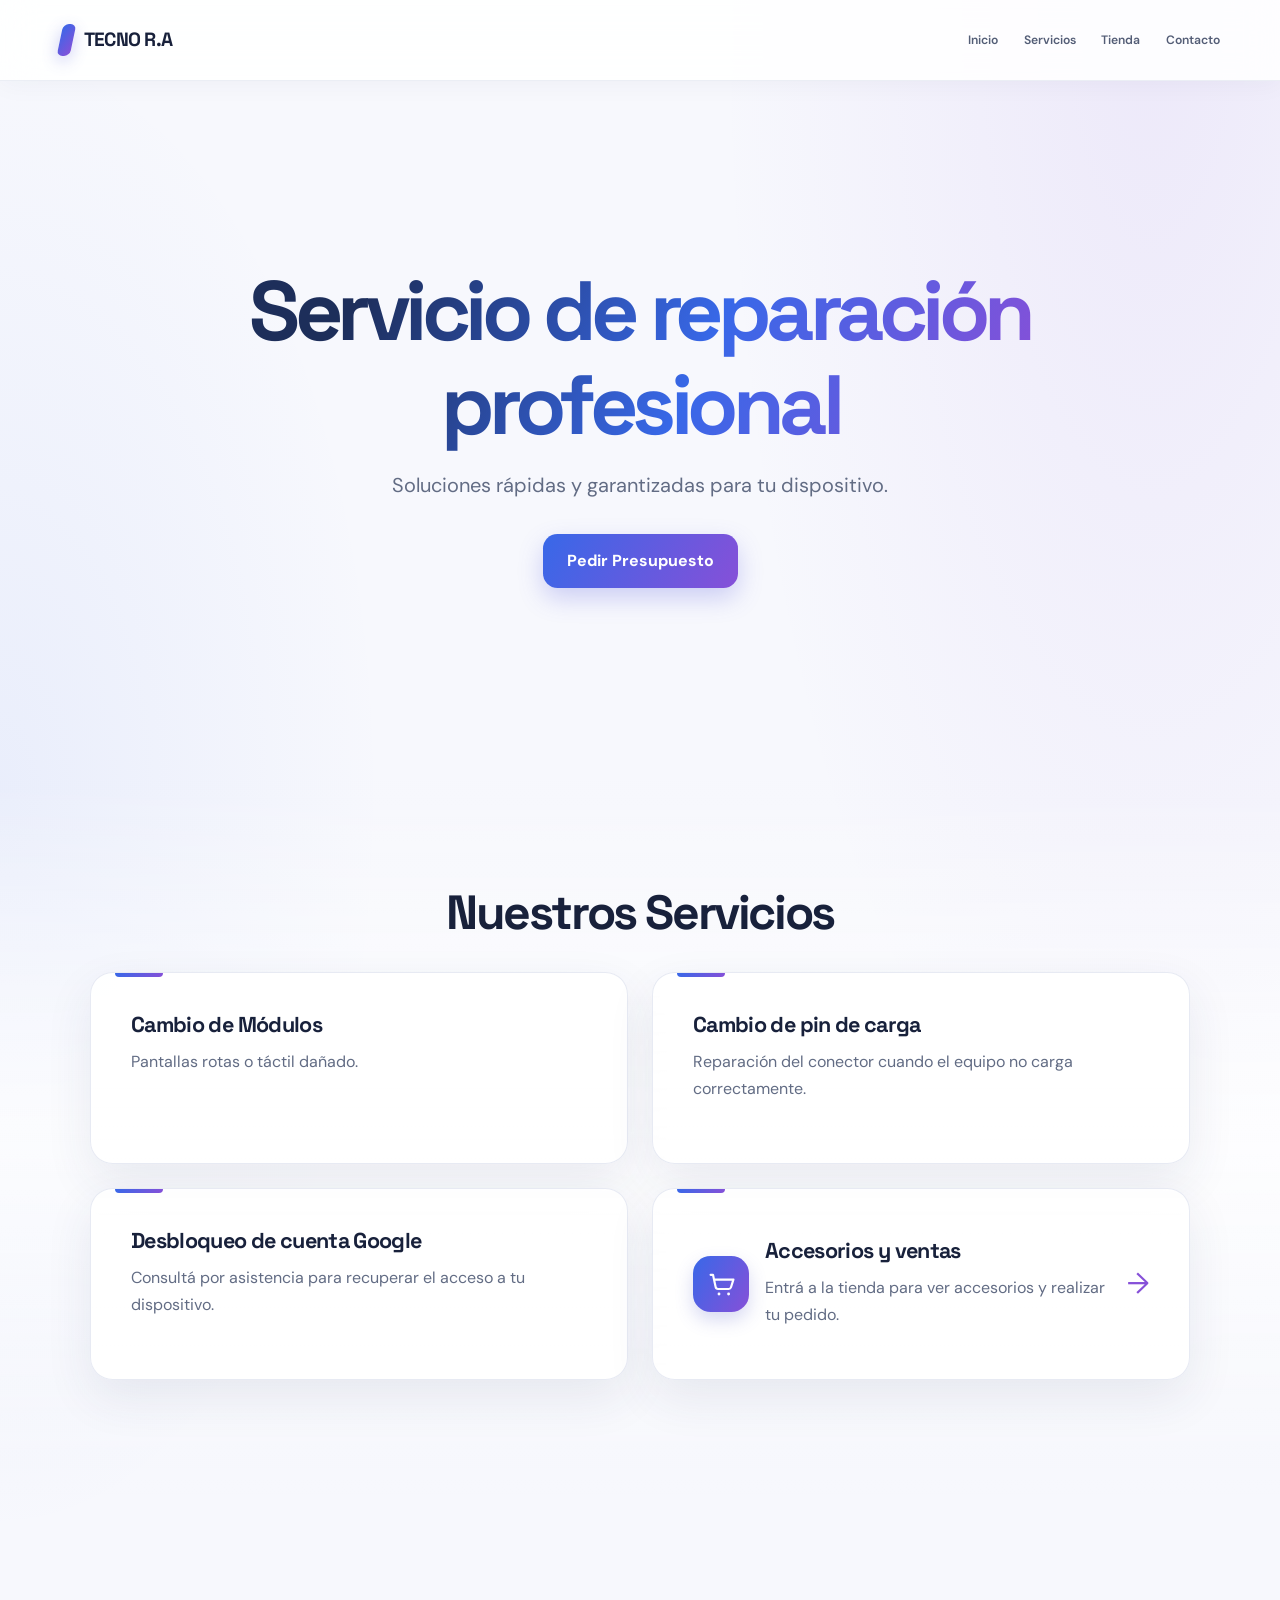
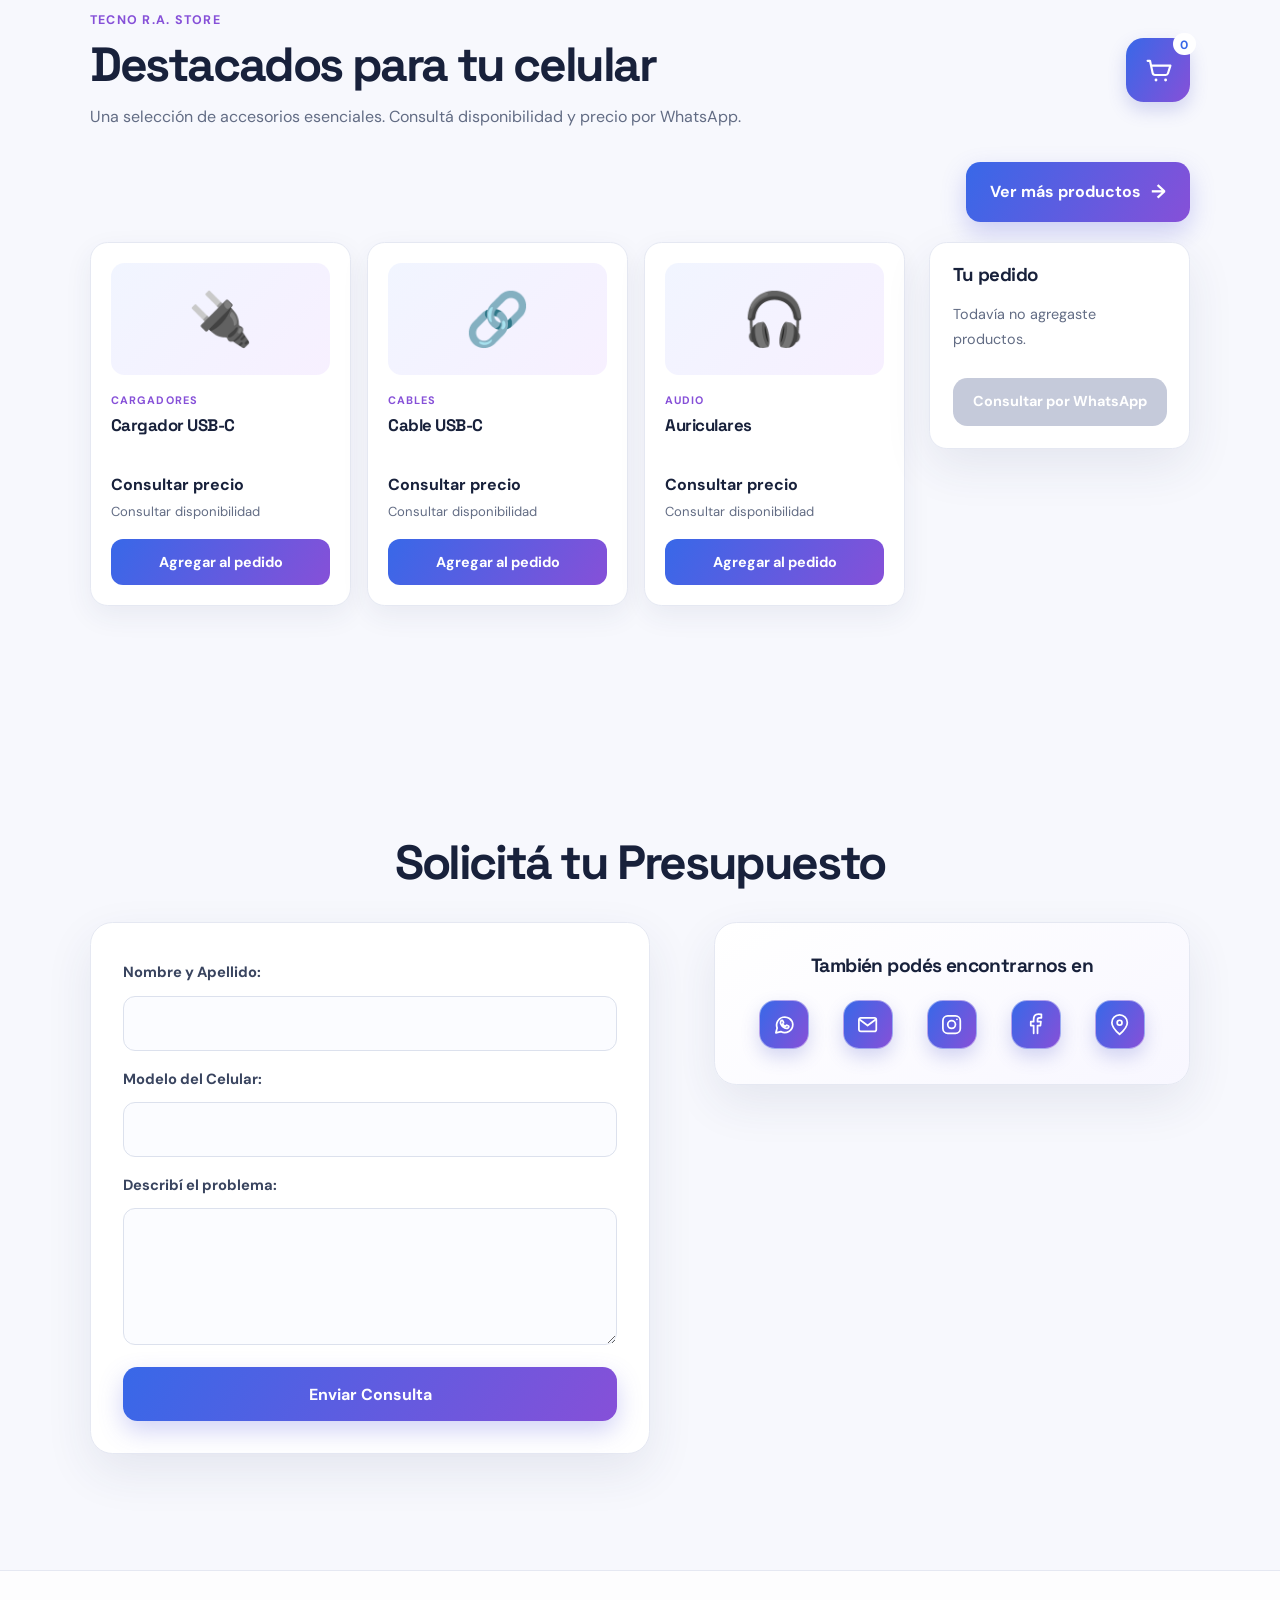
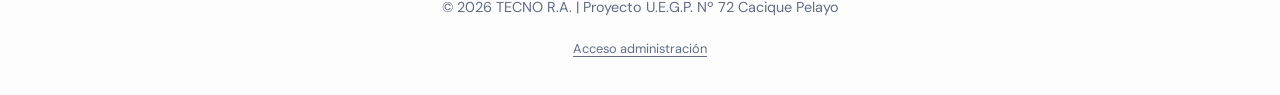
==== commit 61b4b09f: "Add files via upload" ====
--- a/index.html
+++ b/index.html
@@ -5,7 +5,7 @@
     <meta name="viewport" content="width=device-width, initial-scale=1.0, viewport-fit=cover">
     <meta name="description" content="Servicio profesional de reparación de celulares TECNO R.A.">
     <meta name="theme-color" content="#f7f8fd">
-    <title>TECNO R.A. | Reparación de celulares</title>
+    <title>TECNO R.A. | Servicio de reparación profesional</title>
     <link rel="preconnect" href="https://fonts.googleapis.com">
     <link rel="preconnect" href="https://fonts.gstatic.com" crossorigin>
     <link href="https://fonts.googleapis.com/css2?family=DM+Sans:wght@400;500;600;700&family=Space+Grotesk:wght@500;600;700&display=swap" rel="stylesheet">
@@ -22,6 +22,7 @@
             <ul class="nav-links">
                 <li><a href="#inicio">Inicio</a></li>
                 <li><a href="#servicios">Servicios</a></li>
+                <li><a href="#tienda">Tienda</a></li>
                 <li><a href="#contacto">Contacto</a></li>
             </ul>
         </nav>
@@ -31,7 +32,7 @@
     <main id="sitio-publico">
         <!-- SECCIÓN INICIO / HERO -->
         <section id="inicio">
-            <h1>Reparación Profesional de Celulares</h1>
+            <h1>Servicio de reparación profesional</h1>
             <p>Soluciones rápidas y garantizadas para tu dispositivo.</p>
             <a href="#contacto" class="btn-principal">Pedir Presupuesto</a>
         </section>
@@ -45,40 +46,49 @@
                     <p>Pantallas rotas o táctil dañado.</p>
                 </div>
                 <div class="card">
-                    <h3>Cambio de Batería</h3>
-                    <p>Baja duración o fallas de carga.</p>
+                    <h3>Cambio de pin de carga</h3>
+                    <p>Reparación del conector cuando el equipo no carga correctamente.</p>
                 </div>
                 <div class="card">
                     <h3>Desbloqueo de cuenta Google</h3>
                     <p>Consultá por asistencia para recuperar el acceso a tu dispositivo.</p>
                 </div>
-                <div class="card">
-                    <h3>Accesorios y pedidos</h3>
-                    <p>Cargadores, auriculares y otros accesorios disponibles por consulta.</p>
-                </div>
-            </div>
-        </section>
-
-        <!-- CARRUSEL PREPARADO PARA AGREGAR FOTOS DE REPARACIONES -->
-        <section id="trabajos" aria-labelledby="titulo-trabajos">
-            <h2 id="titulo-trabajos">Trabajos realizados</h2>
-            <div class="carrusel" data-carrusel role="region" aria-roledescription="carrusel" aria-label="Galería de trabajos realizados">
-                <div class="carrusel-ventana">
-                    <div class="carrusel-pista">
-                        <div class="carrusel-diapositiva" role="group" aria-roledescription="diapositiva" aria-label="1 de 3"></div>
-                        <div class="carrusel-diapositiva" role="group" aria-roledescription="diapositiva" aria-label="2 de 3"></div>
-                        <div class="carrusel-diapositiva" role="group" aria-roledescription="diapositiva" aria-label="3 de 3"></div>
-                    </div>
-                </div>
-                <div class="carrusel-controles">
-                    <button class="carrusel-flecha" type="button" data-carrusel-anterior aria-label="Trabajo anterior">‹</button>
-                    <div class="carrusel-indicadores" aria-label="Elegir diapositiva">
-                        <button class="carrusel-indicador activo" type="button" data-carrusel-ir="0" aria-label="Mostrar diapositiva 1" aria-current="true"></button>
-                        <button class="carrusel-indicador" type="button" data-carrusel-ir="1" aria-label="Mostrar diapositiva 2"></button>
-                        <button class="carrusel-indicador" type="button" data-carrusel-ir="2" aria-label="Mostrar diapositiva 3"></button>
-                    </div>
-                    <button class="carrusel-flecha" type="button" data-carrusel-siguiente aria-label="Trabajo siguiente">›</button>
-                </div>
+                <a class="card card-tienda" href="#tienda">
+                    <span class="icono-carrito" aria-hidden="true">
+                        <svg viewBox="0 0 24 24" fill="none"><path d="M3 4h2l2.2 10.2a2 2 0 0 0 2 1.6h8.9a2 2 0 0 0 1.9-1.4L22 8H6" stroke="currentColor" stroke-width="1.8" stroke-linecap="round" stroke-linejoin="round"/><circle cx="10" cy="20" r="1.2" fill="currentColor"/><circle cx="18" cy="20" r="1.2" fill="currentColor"/></svg>
+                    </span>
+                    <span class="card-tienda-texto">
+                        <h3>Accesorios y ventas</h3>
+                        <p>Entrá a la tienda para ver accesorios y realizar tu pedido.</p>
+                    </span>
+                    <span class="card-tienda-flecha" aria-hidden="true">→</span>
+                </a>
+            </div>
+        </section>
+
+        <!-- TIENDA DE ACCESORIOS -->
+        <section id="tienda" aria-labelledby="titulo-tienda">
+            <div class="tienda-encabezado tienda-encabezado-inicio">
+                <div>
+                    <p class="tienda-etiqueta">TECNO R.A. STORE</p>
+                    <h2 id="titulo-tienda">Destacados para tu celular</h2>
+                    <p>Una selección de accesorios esenciales. Consultá disponibilidad y precio por WhatsApp.</p>
+                </div>
+                <span class="tienda-carrito-resumen" aria-label="Tu carrito">
+                    <svg aria-hidden="true" viewBox="0 0 24 24" fill="none"><path d="M3 4h2l2.2 10.2a2 2 0 0 0 2 1.6h8.9a2 2 0 0 0 1.9-1.4L22 8H6" stroke="currentColor" stroke-width="1.8" stroke-linecap="round" stroke-linejoin="round"/><circle cx="10" cy="20" r="1.2" fill="currentColor"/><circle cx="18" cy="20" r="1.2" fill="currentColor"/></svg>
+                    <span id="tienda-carrito-cantidad" aria-live="polite">0</span>
+                </span>
+            </div>
+            <a class="btn-principal tienda-ver-mas" href="tienda.html">Ver más productos <span aria-hidden="true">→</span></a>
+            <div class="tienda-layout">
+                <div id="tienda-productos" class="tienda-productos" data-modo="destacados" aria-live="polite"></div>
+                <aside class="tienda-carrito" aria-labelledby="titulo-carrito">
+                    <h3 id="titulo-carrito">Tu pedido</h3>
+                    <p id="carrito-vacio" class="carrito-vacio">Todavía no agregaste productos.</p>
+                    <ul id="carrito-lista" class="carrito-lista"></ul>
+                    <p id="carrito-total" class="carrito-total" hidden></p>
+                    <button id="enviar-pedido-whatsapp" class="btn-enviar" type="button" disabled>Consultar por WhatsApp</button>
+                </aside>
             </div>
         </section>
 
--- a/style.css
+++ b/style.css
@@ -131,6 +131,10 @@
     white-space: nowrap;
 }
 
+.logo-enlace {
+    text-decoration: none;
+}
+
 .logo::before {
     width: 0.8rem;
     height: 2rem;
@@ -294,100 +298,313 @@
     color: var(--texto-suave);
 }
 
-#trabajos {
-    text-align: center;
-}
-
-.carrusel {
-    max-width: 64rem;
-    margin: 0 auto;
-}
-
-.carrusel-ventana {
-    overflow: hidden;
-    border: 1px solid rgb(229 232 242 / 90%);
-    border-radius: 1.5rem;
-    background: rgb(255 255 255 / 72%);
-    box-shadow: var(--sombra);
-}
-
-.carrusel-pista {
-    display: flex;
-    transition: transform 650ms cubic-bezier(0.22, 1, 0.36, 1);
-    will-change: transform;
-}
-
-.carrusel-diapositiva {
-    box-sizing: border-box;
-    flex: 0 0 33.333333%;
-    min-width: 0;
-    min-height: clamp(12rem, 32vw, 22rem);
-    padding: 0.75rem;
-}
-
-.carrusel-diapositiva::before {
-    display: block;
-    width: 100%;
-    height: 100%;
-    min-height: inherit;
-    border: 1px dashed #c4c8e9;
-    border-radius: 1rem;
-    background: linear-gradient(135deg, #f1f5ff, #f8f2ff 70%, #f4f6fc);
-    content: "";
-}
-
-.carrusel-controles {
+.card-tienda {
     display: flex;
     align-items: center;
-    justify-content: center;
     gap: 1rem;
-    margin-top: 1rem;
-}
-
-.carrusel-flecha,
-.carrusel-indicador {
-    border: 0;
-    cursor: pointer;
-    touch-action: manipulation;
-}
-
-.carrusel-flecha {
+    color: inherit;
+    text-decoration: none;
+}
+
+.card-tienda-texto {
+    flex: 1;
+}
+
+.card-tienda-texto h3 {
+    margin-bottom: 0.65rem;
+}
+
+.icono-carrito,
+.tienda-carrito-resumen {
     display: grid;
-    width: 2.75rem;
-    height: 2.75rem;
+    flex: 0 0 3.5rem;
+    width: 3.5rem;
+    height: 3.5rem;
     place-items: center;
-    border-radius: 50%;
+    border-radius: 1.1rem;
     background: var(--gradiente);
-    box-shadow: 0 6px 16px rgb(87 91 220 / 22%);
+    box-shadow: 0 8px 18px rgb(73 83 195 / 22%);
     color: #fff;
-    font-size: 1.75rem;
-    line-height: 1;
-    transition: box-shadow 180ms ease, transform 180ms ease;
-}
-
-.carrusel-flecha:hover {
-    box-shadow: 0 9px 20px rgb(87 91 220 / 32%);
-    transform: scale(1.06);
-}
-
-.carrusel-indicadores {
+}
+
+.icono-carrito svg,
+.tienda-carrito-resumen svg {
+    width: 1.8rem;
+    height: 1.8rem;
+}
+
+.card-tienda-flecha {
+    color: var(--morado-marca);
+    font-size: 1.8rem;
+    transition: transform 180ms ease;
+}
+
+.card-tienda:hover .card-tienda-flecha {
+    transform: translateX(5px);
+}
+
+#tienda {
+    width: min(100% - 3rem, 1100px);
+}
+
+.tienda-encabezado {
     display: flex;
     align-items: center;
+    justify-content: space-between;
+    gap: 2rem;
+    margin-bottom: 2rem;
+}
+
+.tienda-encabezado h2 {
+    margin-bottom: 0.7rem;
+    text-align: left;
+}
+
+.tienda-encabezado-pagina h1 {
+    max-width: none;
+    margin: 0 0 0.7rem;
+    font-size: clamp(2rem, 5vw, 3.5rem);
+    text-align: left;
+}
+
+.tienda-encabezado > div > p:last-child {
+    max-width: 42rem;
+    margin-bottom: 0;
+    color: var(--texto-suave);
+}
+
+.tienda-etiqueta,
+.producto-categoria {
+    margin-bottom: 0.4rem;
+    color: var(--morado-marca);
+    font-size: 0.78rem;
+    font-weight: 700;
+    letter-spacing: 0.1em;
+    text-transform: uppercase;
+}
+
+.tienda-carrito-resumen {
+    position: relative;
+    flex-basis: 4rem;
+    width: 4rem;
+    height: 4rem;
+}
+
+.tienda-carrito-resumen span {
+    position: absolute;
+    top: -0.35rem;
+    right: -0.35rem;
+    display: grid;
+    min-width: 1.4rem;
+    height: 1.4rem;
+    place-items: center;
+    padding: 0 0.25rem;
+    border: 2px solid #fff;
+    border-radius: 999px;
+    background: #fff;
+    color: var(--azul-marca);
+    font-size: 0.75rem;
+    font-weight: 700;
+}
+
+.tienda-layout {
+    display: grid;
+    grid-template-columns: minmax(0, 1fr) minmax(16rem, 0.32fr);
+    align-items: start;
+    gap: 1.5rem;
+}
+
+.tienda-layout-completa {
+    align-items: start;
+}
+
+.tienda-ver-mas {
+    display: flex;
+    width: fit-content;
     gap: 0.65rem;
-}
-
-.carrusel-indicador {
-    width: 0.7rem;
-    height: 0.7rem;
+    margin: 0 0 1.25rem auto;
+}
+
+.tienda-ver-mas span {
+    font-size: 1.2em;
+    transition: transform 180ms ease;
+}
+
+.tienda-ver-mas:hover span {
+    transform: translateX(4px);
+}
+
+.tienda-nota {
+    margin: 0.75rem 0 0;
+    color: var(--texto-suave);
+    font-size: 0.78rem;
+}
+
+.tienda-volver {
+    display: inline-block;
+    min-height: 44px;
+    margin-top: 0.5rem;
+    color: var(--azul-marca);
+    font-size: 0.9rem;
+    font-weight: 600;
+    text-underline-offset: 0.2em;
+}
+
+.tienda-productos {
+    display: grid;
+    grid-template-columns: repeat(3, minmax(0, 1fr));
+    gap: 1rem;
+}
+
+.producto-card {
+    display: flex;
+    min-width: 0;
+    flex-direction: column;
+    padding: 1.25rem;
+    border: 1px solid var(--borde);
+    border-radius: 1.1rem;
+    background: #fff;
+    box-shadow: 0 10px 28px rgb(42 50 95 / 7%);
+    transition: box-shadow 200ms ease, transform 200ms ease;
+}
+
+.producto-card:hover {
+    box-shadow: var(--sombra);
+    transform: translateY(-3px);
+}
+
+.producto-icono {
+    display: grid;
+    min-height: 7rem;
+    margin-bottom: 1rem;
+    place-items: center;
+    border-radius: 0.85rem;
+    background: linear-gradient(135deg, #f1f5ff, #f7f0ff);
+    font-size: 3.25rem;
+}
+
+.producto-card .producto-categoria {
+    font-size: 0.68rem;
+}
+
+.producto-card h3 {
+    min-height: 2.8em;
+    margin-bottom: 0.5rem;
+    font-size: 1.05rem;
+}
+
+.producto-precio {
+    margin-bottom: 0.2rem;
+    color: var(--tinta);
+    font-weight: 700;
+}
+
+.producto-disponibilidad {
+    min-height: 1.5em;
+    margin-bottom: 1rem;
+    color: var(--texto-suave);
+    font-size: 0.82rem;
+}
+
+.producto-agregar {
+    min-height: 2.8rem;
+    margin-top: auto;
+    padding: 0.65rem 0.8rem;
+    border: 0;
+    border-radius: 0.75rem;
+    background: var(--gradiente);
+    color: #fff;
+    font: inherit;
+    font-size: 0.9rem;
+    font-weight: 700;
+    cursor: pointer;
+    transition: box-shadow 180ms ease, transform 180ms ease;
+}
+
+.producto-agregar:hover:not(:disabled) {
+    box-shadow: 0 8px 18px rgb(73 83 195 / 25%);
+    transform: translateY(-2px);
+}
+
+.producto-agregar:disabled {
+    background: #d8dce8;
+    color: #69728a;
+    cursor: not-allowed;
+}
+
+.tienda-carrito {
+    position: sticky;
+    top: 6.5rem;
+    padding: 1.4rem;
+    border: 1px solid var(--borde);
+    border-radius: 1.1rem;
+    background: #fff;
+    box-shadow: var(--sombra);
+}
+
+.tienda-carrito h3 {
+    margin-bottom: 1rem;
+}
+
+.carrito-vacio {
+    color: var(--texto-suave);
+    font-size: 0.9rem;
+}
+
+.carrito-lista {
+    display: grid;
+    gap: 0.75rem;
+    margin: 0;
     padding: 0;
-    border-radius: 50%;
-    background: #c9cde0;
-    transition: background 180ms ease, transform 180ms ease;
-}
-
-.carrusel-indicador.activo {
-    background: var(--gradiente);
-    transform: scale(1.25);
+    list-style: none;
+}
+
+.carrito-item {
+    display: grid;
+    grid-template-columns: 1fr auto;
+    gap: 0.35rem 0.6rem;
+    padding-bottom: 0.75rem;
+    border-bottom: 1px solid var(--borde);
+    font-size: 0.88rem;
+}
+
+.carrito-item-info {
+    font-weight: 600;
+}
+
+.carrito-item-precio {
+    color: var(--texto-suave);
+}
+
+.carrito-quitar {
+    grid-column: 1 / -1;
+    justify-self: start;
+    padding: 0.2rem 0;
+    border: 0;
+    background: transparent;
+    color: #6a52bc;
+    font: inherit;
+    font-size: 0.8rem;
+    text-decoration: underline;
+    cursor: pointer;
+}
+
+.carrito-total {
+    margin: 1rem 0;
+    font-weight: 700;
+}
+
+.tienda-carrito .btn-enviar {
+    width: 100%;
+    min-height: 3rem;
+    padding: 0.7rem;
+    font-size: 0.9rem;
+}
+
+.tienda-carrito .btn-enviar:disabled {
+    background: #c5cada;
+    box-shadow: none;
+    cursor: not-allowed;
 }
 
 #contacto {
@@ -1017,6 +1234,27 @@
         width: 100%;
         min-height: 44px;
     }
+
+    #tienda {
+        width: min(100% - 2rem, 600px);
+    }
+
+    .tienda-layout {
+        grid-template-columns: minmax(0, 1fr);
+    }
+
+    .tienda-carrito {
+        position: static;
+        grid-row: 1;
+    }
+
+    .tienda-productos {
+        grid-template-columns: repeat(2, minmax(0, 1fr));
+    }
+
+    .tienda-ver-mas {
+        margin-right: 0;
+    }
 }
 
 @media (min-width: 1200px) {
@@ -1075,11 +1313,6 @@
 
     .card {
         min-height: auto;
-    }
-
-    .carrusel-diapositiva {
-        flex-basis: 100%;
-        min-height: 14rem;
     }
 
     .contactos-directos ul {
@@ -1096,6 +1329,59 @@
         width: 2.55rem;
         height: 2.55rem;
         border-radius: 0.85rem;
+    }
+
+    #tienda {
+        width: min(100% - 1.25rem, 420px);
+    }
+
+    .tienda-encabezado {
+        align-items: flex-start;
+        gap: 0.75rem;
+    }
+
+    .tienda-carrito-resumen {
+        flex-basis: 3.25rem;
+        width: 3.25rem;
+        height: 3.25rem;
+    }
+
+    .tienda-productos {
+        gap: 0.65rem;
+    }
+
+    .producto-card {
+        padding: 0.85rem;
+        border-radius: 0.9rem;
+    }
+
+    .producto-icono {
+        min-height: 5.5rem;
+        font-size: 2.6rem;
+    }
+
+    .producto-card h3 {
+        font-size: 0.95rem;
+    }
+
+    .producto-agregar {
+        padding: 0.55rem 0.4rem;
+        font-size: 0.78rem;
+    }
+
+    .tienda-carrito {
+        padding: 1rem;
+    }
+
+    .card-tienda {
+        gap: 0.75rem;
+        padding: 1.15rem;
+    }
+
+    .icono-carrito {
+        flex-basis: 2.8rem;
+        width: 2.8rem;
+        height: 2.8rem;
     }
 
     .admin-panel {
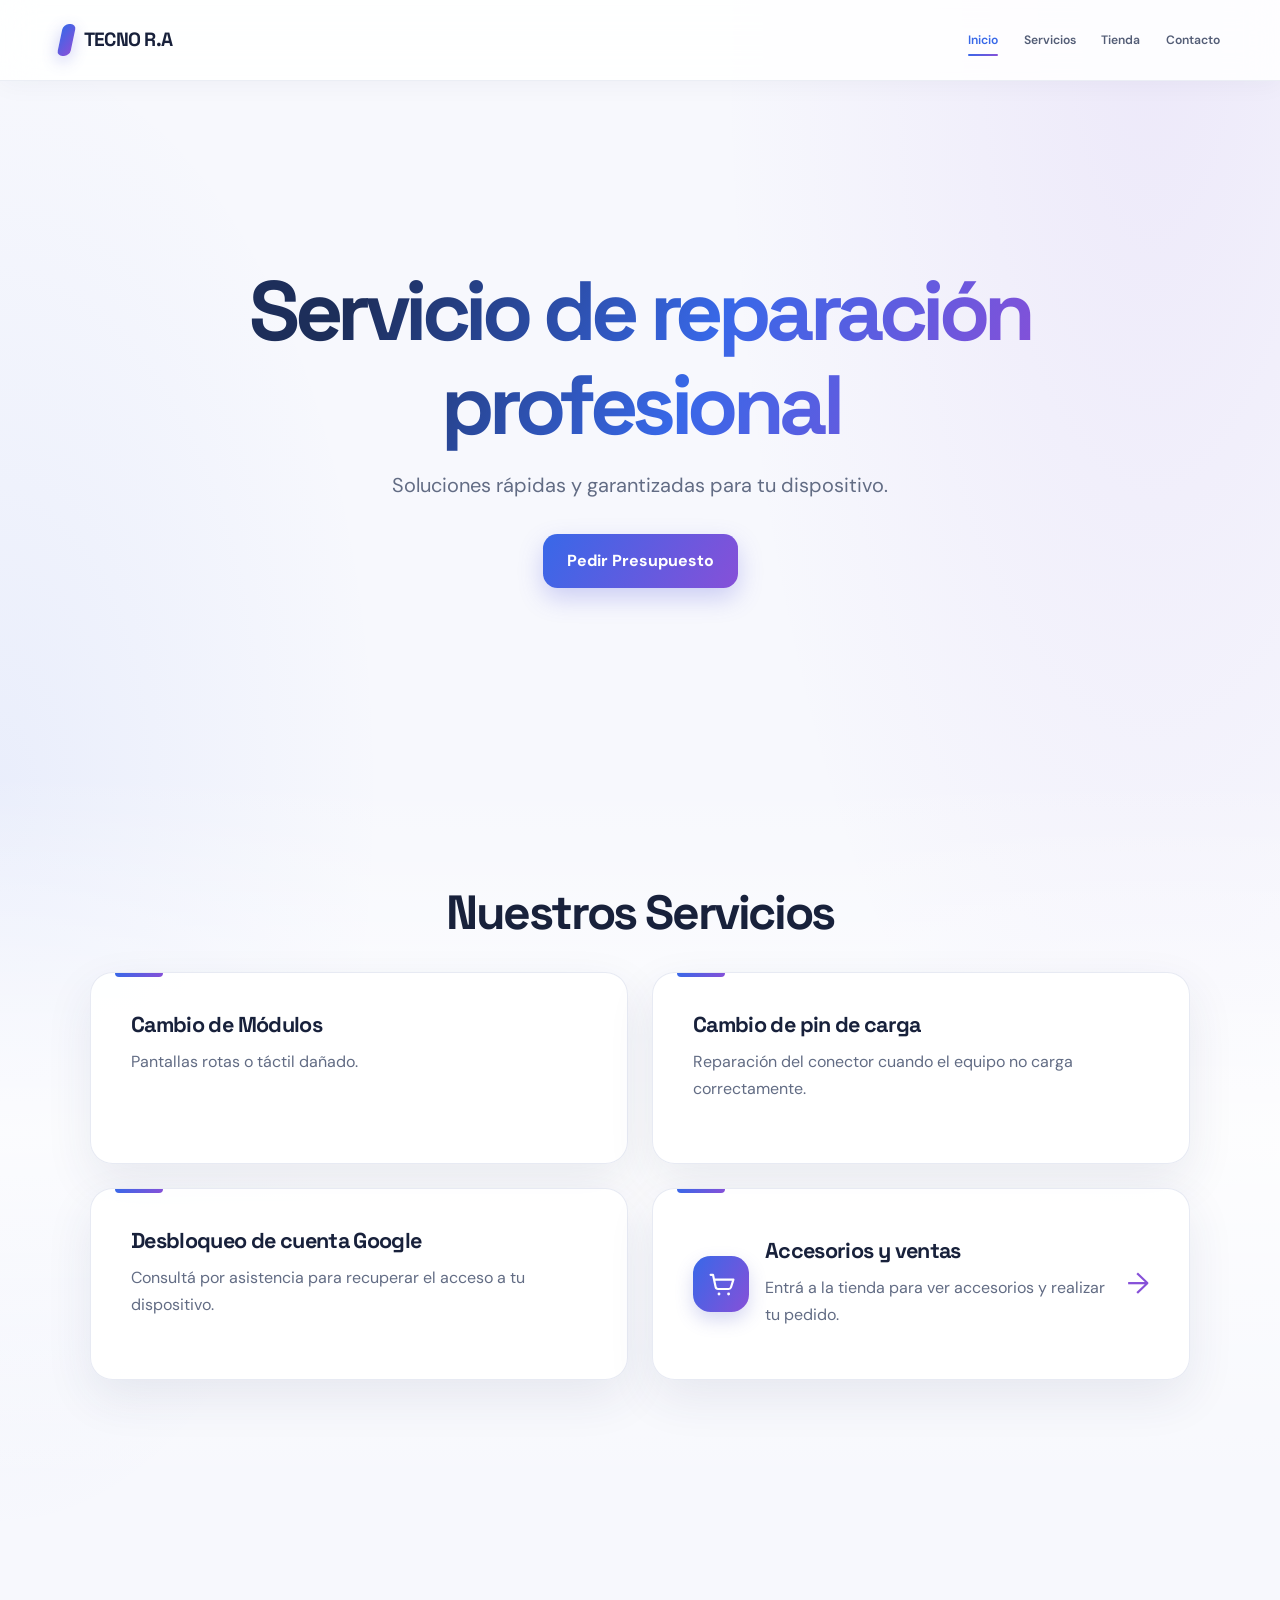
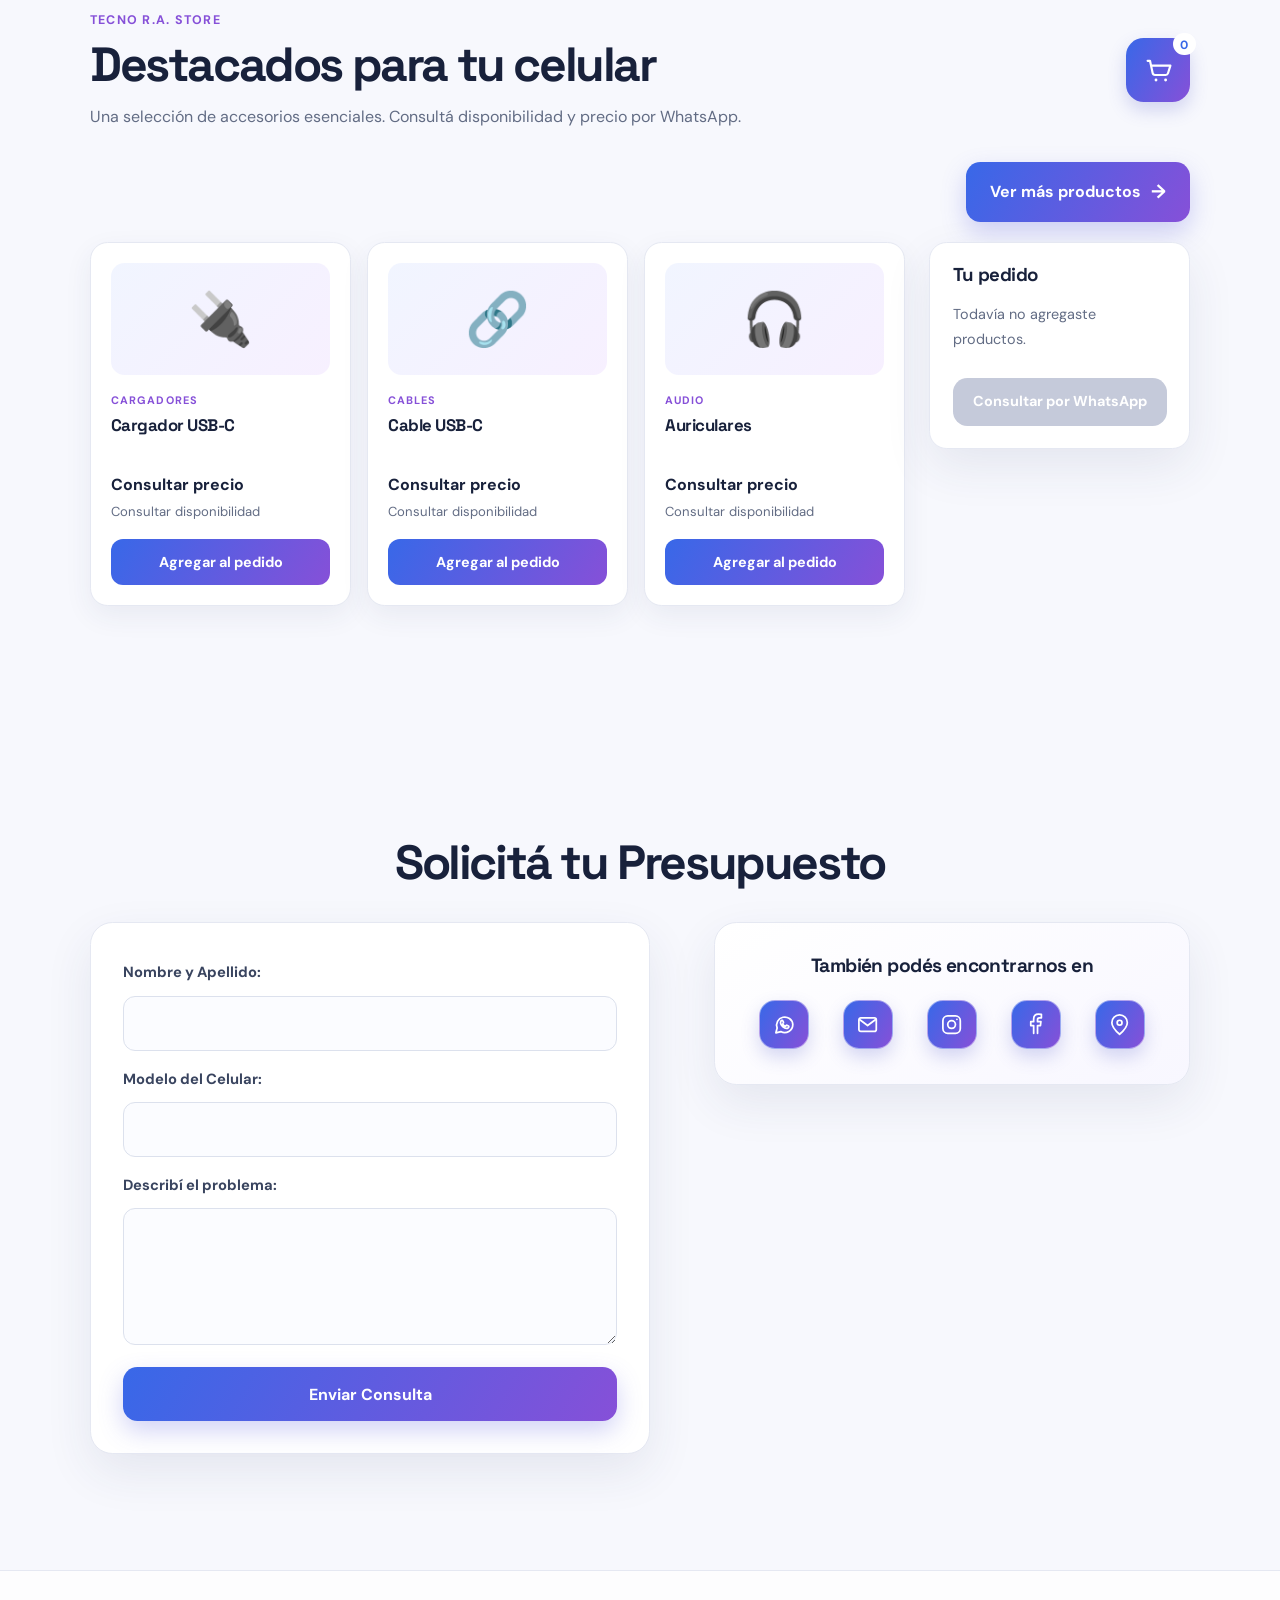
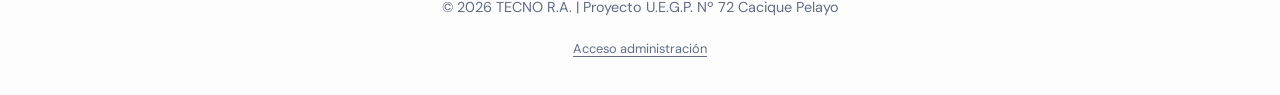
==== commit 0f7cdf9b: "Add files via upload" ====
--- a/index.html
+++ b/index.html
@@ -8,7 +8,8 @@
     <title>TECNO R.A. | Servicio de reparación profesional</title>
     <link rel="preconnect" href="https://fonts.googleapis.com">
     <link rel="preconnect" href="https://fonts.gstatic.com" crossorigin>
-    <link href="https://fonts.googleapis.com/css2?family=DM+Sans:wght@400;500;600;700&family=Space+Grotesk:wght@500;600;700&display=swap" rel="stylesheet">
+    <link href="https://fonts.googleapis.com/css2?family=DM+Sans:wght@400;500;600;700&family=Space+Grotesk:wght@500;600;700&display=swap" rel="stylesheet" media="print" onload="this.media='all'">
+    <noscript><link href="https://fonts.googleapis.com/css2?family=DM+Sans:wght@400;500;600;700&family=Space+Grotesk:wght@500;600;700&display=swap" rel="stylesheet"></noscript>
     <link rel="stylesheet" href="style.css">
 </head>
 <body>
--- a/style.css
+++ b/style.css
@@ -1,1560 +1,1963 @@
-/* Identidad visual TECNO R.A. */
-:root {
-    color-scheme: light;
-    font-family: "DM Sans", sans-serif;
-    color: #18213b;
-    background: #f7f8fd;
-    font-synthesis: none;
-    text-rendering: optimizeLegibility;
-    -webkit-font-smoothing: antialiased;
-    -moz-osx-font-smoothing: grayscale;
-    --azul-marca: #3868e8;
-    --morado-marca: #8650d8;
-    --tinta: #18213b;
-    --texto-suave: #626c84;
-    --borde: #e5e8f2;
-    --sombra: 0 18px 48px rgb(42 50 95 / 9%);
-    --gradiente: linear-gradient(120deg, var(--azul-marca), var(--morado-marca));
-}
-
-*,
-*::before,
-*::after {
-    box-sizing: border-box;
-}
-
-[hidden] {
-    display: none !important;
-}
-
-html {
-    min-width: 320px;
-    scroll-behavior: smooth;
-    scroll-padding-top: 6rem;
-    -webkit-text-size-adjust: 100%;
-    text-size-adjust: 100%;
-}
-
-body {
-    min-width: 320px;
-    margin: 0;
-    background:
-        radial-gradient(ellipse at 90% 0%, rgb(134 80 216 / 9%), transparent 27rem),
-        radial-gradient(ellipse at 0% 24%, rgb(56 104 232 / 7%), transparent 24rem),
-        #f7f8fd;
-    color: var(--tinta);
-    font-size: 1rem;
-    line-height: 1.7;
-}
-
-::selection {
-    background: rgb(134 80 216 / 20%);
-}
-
-h1,
-h2,
-h3,
-.logo {
-    font-family: "Space Grotesk", sans-serif;
-    font-weight: 700;
-    line-height: 1.12;
-}
-
-h1,
-h2,
-h3,
-p {
-    margin-top: 0;
-}
-
-h1 {
-    max-width: 15ch;
-    margin: 0 auto 1rem;
-    font-size: clamp(2.5rem, 7vw, 5.25rem);
-    letter-spacing: -0.065em;
-}
-
-h2 {
-    margin-bottom: 2rem;
-    font-size: clamp(1.85rem, 4vw, 3rem);
-    letter-spacing: -0.05em;
-    text-align: center;
-}
-
-h3 {
-    letter-spacing: -0.03em;
-}
-
-a {
-    color: inherit;
-}
-
-button,
-input,
-textarea {
-    font: inherit;
-}
-
-button,
-a {
-    -webkit-tap-highlight-color: transparent;
-}
-
-header {
-    position: sticky;
-    z-index: 10;
-    top: 0;
-    border-bottom: 1px solid rgb(229 232 242 / 75%);
-    background: rgb(255 255 255 / 88%);
-    box-shadow: 0 4px 24px rgb(37 44 83 / 4%);
-    -webkit-backdrop-filter: blur(18px);
-    backdrop-filter: blur(18px);
-}
-
-#navbar {
-    display: flex;
-    width: min(100% - 3rem, 1160px);
-    min-height: 5rem;
-    align-items: center;
-    justify-content: space-between;
-    gap: 2rem;
-    margin: 0 auto;
-}
-
-.logo {
-    display: inline-flex;
-    align-items: center;
-    gap: 0.7rem;
-    color: var(--tinta);
-    font-size: clamp(0.86rem, 1.5vw, 1.2rem);
-    letter-spacing: -0.04em;
-    white-space: nowrap;
-}
-
-.logo-enlace {
-    text-decoration: none;
-}
-
-.logo::before {
-    width: 0.8rem;
-    height: 2rem;
-    border-radius: 0.35rem;
-    background: var(--gradiente);
-    box-shadow: 0 5px 16px rgb(87 91 220 / 30%);
-    content: "";
-    transform: skew(-12deg);
-}
-
-.nav-links {
-    display: flex;
-    align-items: center;
-    gap: clamp(0.35rem, 2vw, 2.5rem);
-    margin: 0;
-    padding: 0;
-    list-style: none;
-}
-
-.nav-links a {
-    position: relative;
-    display: inline-flex;
-    min-height: 44px;
-    align-items: center;
-    color: #535d76;
-    font-size: clamp(0.72rem, 0.95vw, 0.95rem);
-    font-weight: 600;
-    text-decoration: none;
-    transition: color 180ms ease;
-}
-
-.nav-links a::after {
-    position: absolute;
-    right: 0;
-    bottom: 0.4rem;
-    left: 0;
-    height: 2px;
-    border-radius: 2px;
-    background: var(--gradiente);
-    content: "";
-    transform: scaleX(0);
-    transform-origin: left;
-    transition: transform 180ms ease;
-}
-
-.nav-links a:hover,
-.nav-links a:focus-visible {
-    color: var(--azul-marca);
-}
-
-.nav-links a:hover::after,
-.nav-links a:focus-visible::after {
-    transform: scaleX(1);
-}
-
-main > section {
-    width: min(100% - 3rem, 1100px);
-    margin: 0 auto;
-    padding: clamp(4rem, 9vw, 7.5rem) 0;
-    scroll-margin-top: 5rem;
-    animation: aparecer 700ms both;
-}
-
-#inicio {
-    display: grid;
-    min-height: min(690px, calc(100svh - 5rem));
-    align-content: center;
-    justify-items: center;
-    padding-top: clamp(4rem, 10vw, 8rem);
-    padding-bottom: clamp(4rem, 10vw, 8rem);
-    text-align: center;
-}
-
-#inicio h1 {
-    background: linear-gradient(115deg, #1d2e5a 15%, #3868e8 57%, #8650d8 95%);
-    background-clip: text;
-    -webkit-text-fill-color: transparent;
-}
-
-#inicio p {
-    max-width: 36rem;
-    margin-bottom: 2rem;
-    color: var(--texto-suave);
-    font-size: clamp(1.05rem, 2vw, 1.25rem);
-}
-
-.btn-principal,
-.btn-enviar {
-    display: inline-flex;
-    min-height: 3.25rem;
-    align-items: center;
-    justify-content: center;
-    padding: 0.85rem 1.5rem;
-    border: 0;
-    border-radius: 0.9rem;
-    background: var(--gradiente);
-    box-shadow: 0 10px 24px rgb(87 91 220 / 27%);
-    color: #fff;
-    font-weight: 700;
-    text-decoration: none;
-    cursor: pointer;
-    transition: box-shadow 200ms ease, transform 200ms ease;
-}
-
-.btn-principal:hover,
-.btn-enviar:hover {
-    box-shadow: 0 14px 30px rgb(87 91 220 / 35%);
-    transform: translateY(-2px);
-}
-
-#servicios {
-    width: 100%;
-    max-width: none;
-    padding-right: max(1.5rem, calc((100% - 1100px) / 2));
-    padding-left: max(1.5rem, calc((100% - 1100px) / 2));
-    background: linear-gradient(180deg, rgb(255 255 255 / 0%), rgb(255 255 255 / 75%), rgb(255 255 255 / 0%));
-}
-
-.grid-servicios {
-    display: grid;
-    grid-template-columns: repeat(2, minmax(0, 1fr));
-    gap: clamp(1rem, 3vw, 1.5rem);
-}
-
-.card {
-    position: relative;
-    overflow: hidden;
-    min-height: 12rem;
-    padding: clamp(1.5rem, 4vw, 2.5rem);
-    border: 1px solid rgb(229 232 242 / 90%);
-    border-radius: 1.4rem;
-    background: rgb(255 255 255 / 90%);
-    box-shadow: var(--sombra);
-    transition: border-color 220ms ease, box-shadow 220ms ease, transform 220ms ease;
-}
-
-.card::before {
-    position: absolute;
-    top: 0;
-    left: 1.5rem;
-    width: 3rem;
-    height: 0.25rem;
-    border-radius: 0 0 0.3rem 0.3rem;
-    background: var(--gradiente);
-    content: "";
-}
-
-.card:hover {
-    border-color: rgb(134 80 216 / 30%);
-    box-shadow: 0 24px 56px rgb(42 50 95 / 14%);
-    transform: translateY(-5px);
-}
-
-.card h3 {
-    margin-bottom: 0.65rem;
-    font-size: 1.35rem;
-}
-
-.card p {
-    margin-bottom: 0;
-    color: var(--texto-suave);
-}
-
-.card-tienda {
-    display: flex;
-    align-items: center;
-    gap: 1rem;
-    color: inherit;
-    text-decoration: none;
-}
-
-.card-tienda-texto {
-    flex: 1;
-}
-
-.card-tienda-texto h3 {
-    margin-bottom: 0.65rem;
-}
-
-.icono-carrito,
-.tienda-carrito-resumen {
-    display: grid;
-    flex: 0 0 3.5rem;
-    width: 3.5rem;
-    height: 3.5rem;
-    place-items: center;
-    border-radius: 1.1rem;
-    background: var(--gradiente);
-    box-shadow: 0 8px 18px rgb(73 83 195 / 22%);
-    color: #fff;
-}
-
-.icono-carrito svg,
-.tienda-carrito-resumen svg {
-    width: 1.8rem;
-    height: 1.8rem;
-}
-
-.card-tienda-flecha {
-    color: var(--morado-marca);
-    font-size: 1.8rem;
-    transition: transform 180ms ease;
-}
-
-.card-tienda:hover .card-tienda-flecha {
-    transform: translateX(5px);
-}
-
-#tienda {
-    width: min(100% - 3rem, 1100px);
-}
-
-.tienda-encabezado {
-    display: flex;
-    align-items: center;
-    justify-content: space-between;
-    gap: 2rem;
-    margin-bottom: 2rem;
-}
-
-.tienda-encabezado h2 {
-    margin-bottom: 0.7rem;
-    text-align: left;
-}
-
-.tienda-encabezado-pagina h1 {
-    max-width: none;
-    margin: 0 0 0.7rem;
-    font-size: clamp(2rem, 5vw, 3.5rem);
-    text-align: left;
-}
-
-.tienda-encabezado > div > p:last-child {
-    max-width: 42rem;
-    margin-bottom: 0;
-    color: var(--texto-suave);
-}
-
-.tienda-etiqueta,
-.producto-categoria {
-    margin-bottom: 0.4rem;
-    color: var(--morado-marca);
-    font-size: 0.78rem;
-    font-weight: 700;
-    letter-spacing: 0.1em;
-    text-transform: uppercase;
-}
-
-.tienda-carrito-resumen {
-    position: relative;
-    flex-basis: 4rem;
-    width: 4rem;
-    height: 4rem;
-}
-
-.tienda-carrito-resumen span {
-    position: absolute;
-    top: -0.35rem;
-    right: -0.35rem;
-    display: grid;
-    min-width: 1.4rem;
-    height: 1.4rem;
-    place-items: center;
-    padding: 0 0.25rem;
-    border: 2px solid #fff;
-    border-radius: 999px;
-    background: #fff;
-    color: var(--azul-marca);
-    font-size: 0.75rem;
-    font-weight: 700;
-}
-
-.tienda-layout {
-    display: grid;
-    grid-template-columns: minmax(0, 1fr) minmax(16rem, 0.32fr);
-    align-items: start;
-    gap: 1.5rem;
-}
-
-.tienda-layout-completa {
-    align-items: start;
-}
-
-.tienda-ver-mas {
-    display: flex;
-    width: fit-content;
-    gap: 0.65rem;
-    margin: 0 0 1.25rem auto;
-}
-
-.tienda-ver-mas span {
-    font-size: 1.2em;
-    transition: transform 180ms ease;
-}
-
-.tienda-ver-mas:hover span {
-    transform: translateX(4px);
-}
-
-.tienda-nota {
-    margin: 0.75rem 0 0;
-    color: var(--texto-suave);
-    font-size: 0.78rem;
-}
-
-.tienda-volver {
-    display: inline-block;
-    min-height: 44px;
-    margin-top: 0.5rem;
-    color: var(--azul-marca);
-    font-size: 0.9rem;
-    font-weight: 600;
-    text-underline-offset: 0.2em;
-}
-
-.tienda-productos {
-    display: grid;
-    grid-template-columns: repeat(3, minmax(0, 1fr));
-    gap: 1rem;
-}
-
-.producto-card {
-    display: flex;
-    min-width: 0;
-    flex-direction: column;
-    padding: 1.25rem;
-    border: 1px solid var(--borde);
-    border-radius: 1.1rem;
-    background: #fff;
-    box-shadow: 0 10px 28px rgb(42 50 95 / 7%);
-    transition: box-shadow 200ms ease, transform 200ms ease;
-}
-
-.producto-card:hover {
-    box-shadow: var(--sombra);
-    transform: translateY(-3px);
-}
-
-.producto-icono {
-    display: grid;
-    min-height: 7rem;
-    margin-bottom: 1rem;
-    place-items: center;
-    border-radius: 0.85rem;
-    background: linear-gradient(135deg, #f1f5ff, #f7f0ff);
-    font-size: 3.25rem;
-}
-
-.producto-card .producto-categoria {
-    font-size: 0.68rem;
-}
-
-.producto-card h3 {
-    min-height: 2.8em;
-    margin-bottom: 0.5rem;
-    font-size: 1.05rem;
-}
-
-.producto-precio {
-    margin-bottom: 0.2rem;
-    color: var(--tinta);
-    font-weight: 700;
-}
-
-.producto-disponibilidad {
-    min-height: 1.5em;
-    margin-bottom: 1rem;
-    color: var(--texto-suave);
-    font-size: 0.82rem;
-}
-
-.producto-agregar {
-    min-height: 2.8rem;
-    margin-top: auto;
-    padding: 0.65rem 0.8rem;
-    border: 0;
-    border-radius: 0.75rem;
-    background: var(--gradiente);
-    color: #fff;
-    font: inherit;
-    font-size: 0.9rem;
-    font-weight: 700;
-    cursor: pointer;
-    transition: box-shadow 180ms ease, transform 180ms ease;
-}
-
-.producto-agregar:hover:not(:disabled) {
-    box-shadow: 0 8px 18px rgb(73 83 195 / 25%);
-    transform: translateY(-2px);
-}
-
-.producto-agregar:disabled {
-    background: #d8dce8;
-    color: #69728a;
-    cursor: not-allowed;
-}
-
-.tienda-carrito {
-    position: sticky;
-    top: 6.5rem;
-    padding: 1.4rem;
-    border: 1px solid var(--borde);
-    border-radius: 1.1rem;
-    background: #fff;
-    box-shadow: var(--sombra);
-}
-
-.tienda-carrito h3 {
-    margin-bottom: 1rem;
-}
-
-.carrito-vacio {
-    color: var(--texto-suave);
-    font-size: 0.9rem;
-}
-
-.carrito-lista {
-    display: grid;
-    gap: 0.75rem;
-    margin: 0;
-    padding: 0;
-    list-style: none;
-}
-
-.carrito-item {
-    display: grid;
-    grid-template-columns: 1fr auto;
-    gap: 0.35rem 0.6rem;
-    padding-bottom: 0.75rem;
-    border-bottom: 1px solid var(--borde);
-    font-size: 0.88rem;
-}
-
-.carrito-item-info {
-    font-weight: 600;
-}
-
-.carrito-item-precio {
-    color: var(--texto-suave);
-}
-
-.carrito-quitar {
-    grid-column: 1 / -1;
-    justify-self: start;
-    padding: 0.2rem 0;
-    border: 0;
-    background: transparent;
-    color: #6a52bc;
-    font: inherit;
-    font-size: 0.8rem;
-    text-decoration: underline;
-    cursor: pointer;
-}
-
-.carrito-total {
-    margin: 1rem 0;
-    font-weight: 700;
-}
-
-.tienda-carrito .btn-enviar {
-    width: 100%;
-    min-height: 3rem;
-    padding: 0.7rem;
-    font-size: 0.9rem;
-}
-
-.tienda-carrito .btn-enviar:disabled {
-    background: #c5cada;
-    box-shadow: none;
-    cursor: not-allowed;
-}
-
-#contacto {
-    display: grid;
-    grid-template-columns: minmax(0, 1fr) minmax(16rem, 0.85fr);
-    align-items: start;
-    gap: 1.5rem clamp(1.5rem, 5vw, 4rem);
-}
-
-#contacto > h2 {
-    grid-column: 1 / -1;
-    margin-bottom: 0.5rem;
-}
-
-#form-presupuesto,
-.contactos-directos {
-    padding: clamp(1.25rem, 3vw, 2rem);
-    border: 1px solid var(--borde);
-    border-radius: 1.4rem;
-    background: #fff;
-    box-shadow: var(--sombra);
-}
-
-#form-presupuesto {
-    display: grid;
-    gap: 0.65rem;
-}
-
-#form-presupuesto label {
-    margin-top: 0.35rem;
-    color: #39445f;
-    font-size: 0.92rem;
-    font-weight: 700;
-}
-
-#form-presupuesto input,
-#form-presupuesto textarea {
-    width: 100%;
-    min-height: 3rem;
-    padding: 0.8rem 0.9rem;
-    border: 1px solid #dce1ed;
-    border-radius: 0.75rem;
-    outline: none;
-    background: #fbfcff;
-    color: var(--tinta);
-    transition: border-color 180ms ease, box-shadow 180ms ease, background 180ms ease;
-}
-
-#form-presupuesto textarea {
-    min-height: 8rem;
-    resize: vertical;
-}
-
-#form-presupuesto input:focus,
-#form-presupuesto textarea:focus {
-    border-color: var(--azul-marca);
-    background: #fff;
-    box-shadow: 0 0 0 4px rgb(56 104 232 / 12%);
-}
-
-.btn-enviar {
-    width: 100%;
-    margin-top: 0.75rem;
-}
-
-.contactos-directos {
-    margin: 0;
-    background: linear-gradient(150deg, #fff, #f8f7ff);
-}
-
-.contactos-directos h3 {
-    margin-bottom: 1.25rem;
-    font-size: 1.2rem;
-    text-align: center;
-}
-
-.contactos-directos ul {
-    display: grid;
-    grid-template-columns: repeat(5, minmax(44px, 1fr));
-    justify-items: center;
-    gap: 0.6rem;
-    margin: 0;
-    padding: 0;
-    list-style: none;
-}
-
-.contactos-directos li a {
-    display: grid;
-    width: 3.5rem;
-    min-height: 3.5rem;
-    place-items: center;
-    border-radius: 1.1rem;
-    text-decoration: none;
-}
-
-.texto-contacto {
-    position: absolute;
-    width: 1px;
-    height: 1px;
-    overflow: hidden;
-    clip: rect(0, 0, 0, 0);
-    clip-path: inset(50%);
-    white-space: nowrap;
-}
-
-.icono-contacto {
-    display: grid;
-    width: 3.1rem;
-    height: 3.1rem;
-    place-items: center;
-    border: 1px solid rgb(255 255 255 / 45%);
-    border-radius: 1rem;
-    background: var(--gradiente);
-    box-shadow: 0 8px 18px rgb(73 83 195 / 22%);
-    color: #fff;
-    transition: box-shadow 200ms ease, transform 200ms ease;
-}
-
-.contactos-directos a:hover .icono-contacto,
-.contactos-directos a:focus-visible .icono-contacto {
-    box-shadow: 0 12px 24px rgb(73 83 195 / 35%);
-    transform: translateY(-4px) scale(1.04);
-}
-
-.icono-contacto svg {
-    width: 1.45rem;
-    height: 1.45rem;
-    fill: none;
-    stroke: currentColor;
-    stroke-linecap: round;
-    stroke-linejoin: round;
-    stroke-width: 1.8;
-}
-
-footer {
-    padding: 1.5rem;
-    border-top: 1px solid var(--borde);
-    background: rgb(255 255 255 / 75%);
-    color: var(--texto-suave);
-    text-align: center;
-}
-
-footer p {
-    margin: 0;
-    font-size: 0.9rem;
-}
-
-.admin-enlace {
-    min-height: 44px;
-    margin-top: 0.5rem;
-    padding: 0.25rem 0.5rem;
-    border: 0;
-    background: transparent;
-    color: var(--texto-suave);
-    font-size: 0.8rem;
-    text-decoration: underline;
-    text-underline-offset: 0.2em;
-    cursor: pointer;
-}
-
-.admin-enlace:hover,
-.admin-volver:hover {
-    color: var(--azul-marca);
-}
-
-.admin-panel {
-    width: min(100% - 2rem, 1160px);
-    min-height: calc(100svh - 4rem);
-    margin: 0 auto;
-    padding: clamp(2rem, 7vw, 5rem) 0;
-}
-
-.admin-card {
-    border: 1px solid var(--borde);
-    border-radius: 1.4rem;
-    background: #fff;
-    box-shadow: var(--sombra);
-}
-
-.admin-login {
-    width: min(100%, 30rem);
-    max-width: 30rem;
-    margin: clamp(1rem, 8vh, 5rem) auto;
-    padding: clamp(1.5rem, 5vw, 2.5rem);
-}
-
-.admin-volver {
-    margin-bottom: 2rem;
-    padding: 0;
-    border: 0;
-    background: transparent;
-    color: var(--texto-suave);
-    font: inherit;
-    font-weight: 600;
-    cursor: pointer;
-}
-
-.admin-login h1,
-.admin-dashboard h1 {
-    margin: 0 0 0.75rem;
-    font-size: clamp(1.8rem, 5vw, 2.5rem);
-    letter-spacing: -0.05em;
-}
-
-.admin-descripcion {
-    margin-bottom: 1.5rem;
-    color: var(--texto-suave);
-}
-
-.admin-pestanas {
-    display: flex;
-    flex-wrap: wrap;
-    gap: 0.6rem;
-    margin: 1.5rem 0;
-    padding-bottom: 1rem;
-    border-bottom: 1px solid var(--borde);
-}
-
-.admin-pestana {
-    min-height: 2.8rem;
-    padding: 0.65rem 1rem;
-    border: 1px solid transparent;
-    border-radius: 0.8rem;
-    background: #f3f4fa;
-    color: #535d76;
-    font: inherit;
-    font-weight: 700;
-    cursor: pointer;
-    transition: background 180ms ease, color 180ms ease, box-shadow 180ms ease;
-}
-
-.admin-pestana:hover,
-.admin-pestana.activa {
-    background: var(--gradiente);
-    box-shadow: 0 6px 16px rgb(87 91 220 / 20%);
-    color: #fff;
-}
-
-.admin-seccion h2 {
-    margin: 1.5rem 0 1rem;
-    font-size: clamp(1.35rem, 3vw, 1.8rem);
-    text-align: left;
-}
-
-.admin-form {
-    display: grid;
-    gap: 0.75rem;
-}
-
-.admin-form label {
-    color: #39445f;
-    font-weight: 700;
-}
-
-.admin-form input {
-    width: 100%;
-    min-height: 3rem;
-    padding: 0.8rem 0.9rem;
-    border: 1px solid #dce1ed;
-    border-radius: 0.75rem;
-    outline: none;
-    background: #fbfcff;
-    color: var(--tinta);
-}
-
-.admin-form select {
-    width: 100%;
-    min-height: 3rem;
-    padding: 0.75rem 0.9rem;
-    border: 1px solid #dce1ed;
-    border-radius: 0.75rem;
-    background: #fbfcff;
-    color: var(--tinta);
-}
-
-.admin-form-grid {
-    grid-template-columns: minmax(9rem, 0.7fr) minmax(0, 1.3fr);
-    align-items: center;
-    gap: 0.8rem 1rem;
-    margin: 1.25rem 0;
-    padding: clamp(1rem, 3vw, 1.5rem);
-    border: 1px solid var(--borde);
-    border-radius: 1rem;
-    background: #fbfcff;
-}
-
-.admin-form-grid .btn-enviar {
-    grid-column: 1 / -1;
-}
-
-.admin-estado-select,
-.admin-stock-cantidad {
-    min-height: 2.5rem;
-    max-width: 100%;
-    padding: 0.45rem 0.55rem;
-    border: 1px solid #dce1ed;
-    border-radius: 0.65rem;
-    background: #fff;
-    color: var(--tinta);
-    font: inherit;
-}
-
-.admin-stock-cantidad {
-    width: 6rem;
-}
-
-.admin-form input:focus {
-    border-color: var(--azul-marca);
-    box-shadow: 0 0 0 4px rgb(56 104 232 / 12%);
-}
-
-.admin-error {
-    min-height: 1.4em;
-    margin: 0;
-    color: #b4233b;
-    font-size: 0.9rem;
-}
-
-.admin-aviso {
-    margin: 1.5rem 0 0;
-    padding: 0.9rem 1rem;
-    border-radius: 0.75rem;
-    background: #fff7e8;
-    color: #73521b;
-    font-size: 0.85rem;
-}
-
-.admin-dashboard {
-    padding: clamp(1.25rem, 4vw, 2.5rem);
-}
-
-.admin-encabezado,
-.admin-acciones {
-    display: flex;
-    align-items: center;
-    justify-content: space-between;
-    gap: 1rem;
-}
-
-.admin-encabezado {
-    margin-bottom: 1rem;
-}
-
-.admin-encabezado h1 {
-    margin-bottom: 0;
-}
-
-.admin-etiqueta {
-    margin-bottom: 0.45rem;
-    color: var(--morado-marca);
-    font-size: 0.8rem;
-    font-weight: 700;
-    letter-spacing: 0.12em;
-}
-
-.admin-boton-secundario {
-    min-height: 2.75rem;
-    padding: 0.65rem 1rem;
-    border: 1px solid var(--borde);
-    border-radius: 0.75rem;
-    background: #fff;
-    color: var(--tinta);
-    font-weight: 700;
-    cursor: pointer;
-    transition: border-color 180ms ease, background 180ms ease;
-}
-
-.admin-boton-secundario:hover {
-    border-color: #b8b5ed;
-    background: #f8f7ff;
-}
-
-.admin-sin-datos {
-    margin: 1.5rem 0 0;
-    padding: 1.25rem;
-    border: 1px dashed #c4c8e9;
-    border-radius: 0.9rem;
-    background: #f8f7ff;
-    color: var(--texto-suave);
-    text-align: center;
-}
-
-.admin-tabla-contenedor {
-    overflow-x: auto;
-    margin-top: 1.5rem;
-    border: 1px solid var(--borde);
-    border-radius: 0.9rem;
-    -webkit-overflow-scrolling: touch;
-}
-
-.admin-tabla {
-    width: 100%;
-    min-width: 760px;
-    border-collapse: collapse;
-    text-align: left;
-}
-
-.admin-tabla th,
-.admin-tabla td {
-    padding: 0.9rem 1rem;
-    border-bottom: 1px solid var(--borde);
-    vertical-align: top;
-}
-
-.admin-tabla th {
-    background: #f6f7fc;
-    color: #46516d;
-    font-size: 0.82rem;
-    white-space: nowrap;
-}
-
-.admin-tabla th:last-child,
-.admin-tabla td:last-child {
-    min-width: 8rem;
-}
-
-.admin-tabla td {
-    max-width: 20rem;
-    overflow-wrap: anywhere;
-}
-
-.admin-tabla tbody tr:last-child td {
-    border-bottom: 0;
-}
-
-.admin-tabla tbody tr:hover {
-    background: #fafaff;
-}
-
-.admin-dashboard,
-.admin-seccion,
-.admin-tabla-contenedor {
-    min-width: 0;
-}
-
-.admin-form input,
-.admin-form select,
-.admin-estado-select,
-.admin-stock-cantidad,
-.admin-boton-secundario,
-.admin-pestana {
-    touch-action: manipulation;
-}
-
-:focus-visible {
-    outline: 3px solid #9a6ce5;
-    outline-offset: 4px;
-}
-
-@keyframes aparecer {
-    from {
-        opacity: 0;
-        transform: translateY(14px);
-    }
-
-    to {
-        opacity: 1;
-        transform: translateY(0);
-    }
-}
-
-@media (max-width: 760px) {
-    #navbar,
-    main > section {
-        width: min(100% - 2rem, 600px);
-    }
-
-    #navbar {
-        min-height: 4.5rem;
-        gap: 0.75rem;
-    }
-
-    .logo {
-        gap: 0.5rem;
-        font-size: 1.05rem;
-    }
-
-    .nav-links {
-        gap: clamp(0.6rem, 3vw, 1.25rem);
-    }
-
-    .nav-links a {
-        font-size: 0.86rem;
-    }
-
-    #inicio {
-        min-height: min(600px, calc(88svh - 4.5rem));
-    }
-
-    #servicios {
-        width: 100%;
-        padding-right: 1rem;
-        padding-left: 1rem;
-    }
-
-    #contacto {
-        grid-template-columns: 1fr;
-        gap: 1.25rem;
-    }
-
-    #contacto > h2 {
-        margin-bottom: 0.25rem;
-    }
-
-    .admin-encabezado {
-        align-items: flex-start;
-        flex-direction: column;
-    }
-
-    .admin-acciones {
-        flex-wrap: wrap;
-    }
-
-    .admin-panel {
-        width: min(100% - 1.5rem, 600px);
-        min-height: calc(100svh - 2rem);
-        padding: 1rem 0 2rem;
-    }
-
-    .admin-dashboard {
-        padding: 1.25rem;
-        border-radius: 1.1rem;
-    }
-
-    .admin-login {
-        margin: 1rem auto;
-    }
-
-    .admin-pestanas {
-        flex-wrap: nowrap;
-        overflow-x: auto;
-        margin: 1rem -0.25rem 1.25rem;
-        padding: 0.25rem 0.25rem 0.85rem;
-        scrollbar-width: thin;
-        -webkit-overflow-scrolling: touch;
-    }
-
-    .admin-pestana {
-        flex: 0 0 auto;
-        min-height: 44px;
-        white-space: nowrap;
-    }
-
-    .admin-form-grid {
-        grid-template-columns: minmax(7rem, 0.7fr) minmax(0, 1.3fr);
-    }
-
-    .admin-tabla {
-        min-width: 680px;
-    }
-
-    .admin-tabla th,
-    .admin-tabla td {
-        padding: 0.75rem;
-    }
-
-    .admin-tabla-contenedor {
-        overflow: visible;
-        border: 0;
-        border-radius: 0;
-    }
-
-    .admin-tabla,
-    .admin-tabla tbody {
-        display: block;
-        width: 100%;
-        min-width: 0;
-    }
-
-    .admin-tabla thead {
-        position: absolute;
-        width: 1px;
-        height: 1px;
-        overflow: hidden;
-        clip: rect(0, 0, 0, 0);
-        clip-path: inset(50%);
-        white-space: nowrap;
-    }
-
-    .admin-tabla tbody {
-        display: grid;
-        gap: 0.85rem;
-    }
-
-    .admin-tabla tbody tr {
-        display: grid;
-        gap: 0;
-        padding: 0.45rem 0.85rem;
-        border: 1px solid var(--borde);
-        border-radius: 0.9rem;
-        background: #fff;
-        box-shadow: 0 8px 20px rgb(42 50 95 / 6%);
-    }
-
-    .admin-tabla tbody tr:last-child td,
-    .admin-tabla tbody td {
-        display: grid;
-        grid-template-columns: minmax(6.5rem, 0.75fr) minmax(0, 1.25fr);
-        gap: 0.65rem;
-        max-width: none;
-        min-width: 0;
-        align-items: start;
-        padding: 0.7rem 0;
-        border-bottom: 1px solid #eff0f6;
-        overflow-wrap: anywhere;
-    }
-
-    .admin-tabla tbody td:last-child {
-        border-bottom: 0;
-    }
-
-    .admin-tabla tbody td::before {
-        color: #59647d;
-        content: attr(data-label);
-        font-size: 0.78rem;
-        font-weight: 700;
-    }
-
-    .admin-tabla th:last-child,
-    .admin-tabla td:last-child {
-        min-width: 0;
-    }
-
-    .admin-estado-select,
-    .admin-stock-cantidad,
-    .admin-tabla .admin-boton-secundario {
-        width: 100%;
-        min-height: 44px;
-    }
-
-    #tienda {
-        width: min(100% - 2rem, 600px);
-    }
-
-    .tienda-layout {
-        grid-template-columns: minmax(0, 1fr);
-    }
-
-    .tienda-carrito {
-        position: static;
-        grid-row: 1;
-    }
-
-    .tienda-productos {
-        grid-template-columns: repeat(2, minmax(0, 1fr));
-    }
-
-    .tienda-ver-mas {
-        margin-right: 0;
-    }
-}
-
-@media (min-width: 1200px) {
-    .admin-panel {
-        width: min(100% - 4rem, 1440px);
-    }
-
-    .admin-dashboard {
-        padding: clamp(2rem, 3vw, 3rem);
-    }
-
-    .admin-form-grid {
-        grid-template-columns: minmax(12rem, 0.55fr) minmax(0, 1.45fr);
-    }
-
-    .admin-tabla {
-        min-width: 0;
-    }
-}
-
-@media (max-width: 480px) {
-    body {
-        font-size: 0.96rem;
-    }
-
-    #navbar,
-    main > section {
-        width: min(100% - 1.25rem, 420px);
-    }
-
-    #navbar {
-        min-height: 4.1rem;
-    }
-
-    .logo {
-        gap: 0.4rem;
-        font-size: 0.96rem;
-    }
-
-    .logo::before {
-        width: 0.65rem;
-        height: 1.65rem;
-    }
-
-    .nav-links {
-        gap: 0.55rem;
-    }
-
-    .nav-links a {
-        font-size: 0.78rem;
-    }
-
-    .grid-servicios {
-        grid-template-columns: 1fr;
-    }
-
-    .card {
-        min-height: auto;
-    }
-
-    .contactos-directos ul {
-        grid-template-columns: repeat(5, minmax(0, 1fr));
-        gap: 0.2rem;
-    }
-
-    .contactos-directos li a {
-        width: 2.9rem;
-        min-height: 3rem;
-    }
-
-    .icono-contacto {
-        width: 2.55rem;
-        height: 2.55rem;
-        border-radius: 0.85rem;
-    }
-
-    #tienda {
-        width: min(100% - 1.25rem, 420px);
-    }
-
-    .tienda-encabezado {
-        align-items: flex-start;
-        gap: 0.75rem;
-    }
-
-    .tienda-carrito-resumen {
-        flex-basis: 3.25rem;
-        width: 3.25rem;
-        height: 3.25rem;
-    }
-
-    .tienda-productos {
-        gap: 0.65rem;
-    }
-
-    .producto-card {
-        padding: 0.85rem;
-        border-radius: 0.9rem;
-    }
-
-    .producto-icono {
-        min-height: 5.5rem;
-        font-size: 2.6rem;
-    }
-
-    .producto-card h3 {
-        font-size: 0.95rem;
-    }
-
-    .producto-agregar {
-        padding: 0.55rem 0.4rem;
-        font-size: 0.78rem;
-    }
-
-    .tienda-carrito {
-        padding: 1rem;
-    }
-
-    .card-tienda {
-        gap: 0.75rem;
-        padding: 1.15rem;
-    }
-
-    .icono-carrito {
-        flex-basis: 2.8rem;
-        width: 2.8rem;
-        height: 2.8rem;
-    }
-
-    .admin-panel {
-        width: calc(100% - 1rem);
-        padding-top: 0.5rem;
-    }
-
-    .admin-login,
-    .admin-dashboard {
-        padding: 1rem;
-        border-radius: 1rem;
-    }
-
-    .admin-volver {
-        min-height: 44px;
-        margin-bottom: 1.25rem;
-    }
-
-    .admin-encabezado {
-        gap: 0.75rem;
-    }
-
-    .admin-form-grid {
-        grid-template-columns: minmax(0, 1fr);
-        gap: 0.45rem;
-    }
-
-    .admin-form-grid label:not(:first-child) {
-        margin-top: 0.5rem;
-    }
-
-    .admin-form-grid .btn-enviar {
-        grid-column: auto;
-    }
-
-    .admin-pestanas {
-        gap: 0.35rem;
-    }
-
-    .admin-pestana {
-        flex: 1 1 auto;
-        padding: 0.55rem 0.65rem;
-        font-size: 0.85rem;
-    }
-
-    .admin-acciones {
-        width: 100%;
-    }
-
-    .admin-acciones button {
-        flex: 1 1 auto;
-        min-height: 44px;
-    }
-
-    .admin-pestanas {
-        margin-right: -0.1rem;
-        margin-left: -0.1rem;
-    }
-
-    .admin-seccion h2 {
-        margin-top: 1rem;
-    }
-
-    .admin-tabla-contenedor {
-        overflow: visible;
-        border: 0;
-        border-radius: 0;
-    }
-
-    .admin-tabla,
-    .admin-tabla tbody {
-        display: block;
-        width: 100%;
-        min-width: 0;
-    }
-
-    .admin-tabla thead {
-        position: absolute;
-        width: 1px;
-        height: 1px;
-        overflow: hidden;
-        clip: rect(0, 0, 0, 0);
-        clip-path: inset(50%);
-        white-space: nowrap;
-    }
-
-    .admin-tabla tbody {
-        display: grid;
-        gap: 0.85rem;
-    }
-
-    .admin-tabla tbody tr {
-        display: grid;
-        gap: 0;
-        padding: 0.45rem 0.85rem;
-        border: 1px solid var(--borde);
-        border-radius: 0.9rem;
-        background: #fff;
-        box-shadow: 0 8px 20px rgb(42 50 95 / 6%);
-    }
-
-    .admin-tabla tbody tr:last-child td,
-    .admin-tabla tbody td {
-        display: grid;
-        grid-template-columns: minmax(6.5rem, 0.75fr) minmax(0, 1.25fr);
-        gap: 0.65rem;
-        max-width: none;
-        min-width: 0;
-        align-items: start;
-        padding: 0.7rem 0;
-        border-bottom: 1px solid #eff0f6;
-        overflow-wrap: anywhere;
-    }
-
-    .admin-tabla tbody td:last-child {
-        border-bottom: 0;
-    }
-
-    .admin-tabla tbody td::before {
-        color: #59647d;
-        content: attr(data-label);
-        font-size: 0.78rem;
-        font-weight: 700;
-    }
-
-    .admin-tabla th:last-child,
-    .admin-tabla td:last-child {
-        min-width: 0;
-    }
-
-    .admin-estado-select,
-    .admin-stock-cantidad,
-    .admin-tabla .admin-boton-secundario {
-        width: 100%;
-        min-height: 44px;
-    }
-}
-
-@media (max-width: 360px) {
-    #navbar,
-    main > section {
-        width: calc(100% - 1rem);
-    }
-
-    .logo {
-        font-size: 0.88rem;
-    }
-
-    .nav-links {
-        gap: 0.35rem;
-    }
-
-    .nav-links a {
-        font-size: 0.72rem;
-    }
-
-    .contactos-directos li a {
-        width: 2.65rem;
-    }
-
-    .icono-contacto {
-        width: 2.35rem;
-        height: 2.35rem;
-    }
-}
-
-@media (prefers-reduced-motion: reduce) {
-    *,
-    *::before,
-    *::after {
-        scroll-behavior: auto !important;
-        animation-duration: 0.01ms !important;
-        animation-iteration-count: 1 !important;
-        transition-duration: 0.01ms !important;
-    }
-}
+/* Identidad visual TECNO R.A. */
+:root {
+    color-scheme: light;
+    font-family: "DM Sans", -apple-system, BlinkMacSystemFont, "Segoe UI", Roboto, "Helvetica Neue", Arial, sans-serif;
+    color: #18213b;
+    background: #f7f8fd;
+    font-synthesis: none;
+    text-rendering: optimizeLegibility;
+    -webkit-font-smoothing: antialiased;
+    -moz-osx-font-smoothing: grayscale;
+    --azul-marca: #3868e8;
+    --morado-marca: #8650d8;
+    --tinta: #18213b;
+    --texto-suave: #626c84;
+    --borde: #e5e8f2;
+    --sombra: 0 18px 48px rgba(42, 50, 95, 0.09);
+    --gradiente: linear-gradient(120deg, var(--azul-marca), var(--morado-marca));
+}
+
+*,
+*::before,
+*::after {
+    box-sizing: border-box;
+}
+
+[hidden] {
+    display: none !important;
+}
+
+html {
+    min-width: 280px;
+    scroll-behavior: smooth;
+    scroll-padding-top: 6rem;
+    -webkit-text-size-adjust: 100%;
+    text-size-adjust: 100%;
+}
+
+body {
+    min-width: 280px;
+    margin: 0;
+    background:
+        radial-gradient(ellipse at 90% 0%, rgba(134, 80, 216, 0.09), transparent 27rem),
+        radial-gradient(ellipse at 0% 24%, rgba(56, 104, 232, 0.07), transparent 24rem),
+        #f7f8fd;
+    color: var(--tinta);
+    font-size: 1rem;
+    line-height: 1.7;
+    padding-right: env(safe-area-inset-right);
+    padding-left: env(safe-area-inset-left);
+}
+
+::selection {
+    background: rgba(134, 80, 216, 0.2);
+}
+
+h1,
+h2,
+h3,
+.logo {
+    font-family: "Space Grotesk", -apple-system, BlinkMacSystemFont, "Segoe UI", Roboto, "Helvetica Neue", Arial, sans-serif;
+    font-weight: 700;
+    line-height: 1.12;
+}
+
+h1,
+h2,
+h3,
+p {
+    margin-top: 0;
+}
+
+h1 {
+    max-width: 15ch;
+    margin: 0 auto 1rem;
+    font-size: 2.5rem;
+    font-size: clamp(2.5rem, 7vw, 5.25rem);
+    letter-spacing: -0.065em;
+}
+
+h2 {
+    margin-bottom: 2rem;
+    font-size: 1.85rem;
+    font-size: clamp(1.85rem, 4vw, 3rem);
+    letter-spacing: -0.05em;
+    text-align: center;
+}
+
+h3 {
+    letter-spacing: -0.03em;
+}
+
+a {
+    color: inherit;
+}
+
+button,
+input,
+select,
+textarea {
+    font: inherit;
+}
+
+button,
+a {
+    -webkit-tap-highlight-color: transparent;
+}
+
+header {
+    position: -webkit-sticky;
+    position: sticky;
+    z-index: 10;
+    top: 0;
+    border-bottom: 1px solid rgba(229, 232, 242, 0.75);
+    background: rgba(255, 255, 255, 0.88);
+    box-shadow: 0 4px 24px rgba(37, 44, 83, 0.04);
+    -webkit-backdrop-filter: blur(18px);
+    backdrop-filter: blur(18px);
+}
+
+#navbar {
+    display: flex;
+    width: calc(100% - 3rem);
+    max-width: 1160px;
+    min-height: 5rem;
+    align-items: center;
+    justify-content: space-between;
+    gap: 2rem;
+    margin: 0 auto;
+}
+
+.logo {
+    display: inline-flex;
+    align-items: center;
+    gap: 0.7rem;
+    color: var(--tinta);
+    font-size: 0.86rem;
+    font-size: clamp(0.86rem, 1.5vw, 1.2rem);
+    letter-spacing: -0.04em;
+    white-space: nowrap;
+}
+
+.logo-enlace {
+    text-decoration: none;
+}
+
+.logo::before {
+    width: 0.8rem;
+    height: 2rem;
+    border-radius: 0.35rem;
+    background: var(--gradiente);
+    box-shadow: 0 5px 16px rgba(87, 91, 220, 0.3);
+    content: "";
+    transform: skew(-12deg);
+}
+
+.nav-links {
+    display: flex;
+    align-items: center;
+    gap: 0.35rem;
+    gap: clamp(0.35rem, 2vw, 2.5rem);
+    margin: 0;
+    padding: 0;
+    list-style: none;
+}
+
+.nav-links a {
+    position: relative;
+    display: inline-flex;
+    min-height: 44px;
+    align-items: center;
+    color: #535d76;
+    font-size: 0.72rem;
+    font-size: clamp(0.72rem, 0.95vw, 0.95rem);
+    font-weight: 600;
+    text-decoration: none;
+    transition: color 180ms ease;
+}
+
+.nav-links a::after {
+    position: absolute;
+    right: 0;
+    bottom: 0.4rem;
+    left: 0;
+    height: 2px;
+    border-radius: 2px;
+    background: var(--gradiente);
+    content: "";
+    transform: scaleX(0);
+    transform-origin: left;
+    transition: transform 180ms ease;
+}
+
+.nav-links a:hover,
+.nav-links a:focus-visible {
+    color: var(--azul-marca);
+}
+
+.nav-links a:hover::after,
+.nav-links a:focus-visible::after {
+    transform: scaleX(1);
+}
+
+main > section {
+    width: calc(100% - 3rem);
+    max-width: 1100px;
+    margin: 0 auto;
+    padding: 4rem 0;
+    padding: clamp(4rem, 9vw, 7.5rem) 0;
+    scroll-margin-top: 5rem;
+}
+
+#inicio {
+    display: grid;
+    min-height: 520px;
+    min-height: min(690px, calc(100vh - 5rem));
+    min-height: min(690px, calc(100svh - 5rem));
+    align-content: center;
+    justify-items: center;
+    padding-top: 4rem;
+    padding-top: clamp(4rem, 10vw, 8rem);
+    padding-bottom: 4rem;
+    padding-bottom: clamp(4rem, 10vw, 8rem);
+    text-align: center;
+}
+
+#inicio h1 {
+    color: #2c4bb3;
+}
+
+@supports ((-webkit-background-clip: text) or (background-clip: text)) {
+    #inicio h1 {
+        background: linear-gradient(115deg, #1d2e5a 15%, #3868e8 57%, #8650d8 95%);
+        -webkit-background-clip: text;
+        background-clip: text;
+        -webkit-text-fill-color: transparent;
+    }
+}
+
+#inicio p {
+    max-width: 36rem;
+    margin-bottom: 2rem;
+    color: var(--texto-suave);
+    font-size: 1.05rem;
+    font-size: clamp(1.05rem, 2vw, 1.25rem);
+}
+
+.btn-principal,
+.btn-enviar {
+    display: inline-flex;
+    min-height: 3.25rem;
+    align-items: center;
+    justify-content: center;
+    padding: 0.85rem 1.5rem;
+    border: 0;
+    border-radius: 0.9rem;
+    background: var(--gradiente);
+    box-shadow: 0 10px 24px rgba(87, 91, 220, 0.27);
+    color: #fff;
+    font-weight: 700;
+    text-decoration: none;
+    cursor: pointer;
+    transition: box-shadow 200ms ease, transform 200ms ease;
+}
+
+.btn-principal:hover,
+.btn-enviar:hover {
+    box-shadow: 0 14px 30px rgba(87, 91, 220, 0.35);
+    transform: translateY(-2px);
+}
+
+#servicios {
+    width: 100%;
+    max-width: none;
+    padding-right: 1.5rem;
+    padding-right: max(1.5rem, calc((100% - 1100px) / 2));
+    padding-left: 1.5rem;
+    padding-left: max(1.5rem, calc((100% - 1100px) / 2));
+    background: linear-gradient(180deg, rgba(255, 255, 255, 0), rgba(255, 255, 255, 0.75), rgba(255, 255, 255, 0));
+}
+
+.grid-servicios {
+    display: grid;
+    grid-template-columns: repeat(2, minmax(0, 1fr));
+    gap: 1rem;
+    gap: clamp(1rem, 3vw, 1.5rem);
+}
+
+.card {
+    position: relative;
+    overflow: hidden;
+    min-height: 12rem;
+    padding: 1.5rem;
+    padding: clamp(1.5rem, 4vw, 2.5rem);
+    border: 1px solid rgba(229, 232, 242, 0.9);
+    border-radius: 1.4rem;
+    background: rgba(255, 255, 255, 0.9);
+    box-shadow: var(--sombra);
+    transition: border-color 220ms ease, box-shadow 220ms ease, transform 220ms ease;
+}
+
+.card::before {
+    position: absolute;
+    top: 0;
+    left: 1.5rem;
+    width: 3rem;
+    height: 0.25rem;
+    border-radius: 0 0 0.3rem 0.3rem;
+    background: var(--gradiente);
+    content: "";
+}
+
+.card:hover {
+    border-color: rgba(134, 80, 216, 0.3);
+    box-shadow: 0 24px 56px rgba(42, 50, 95, 0.14);
+    transform: translateY(-5px);
+}
+
+.card h3 {
+    margin-bottom: 0.65rem;
+    font-size: 1.35rem;
+}
+
+.card p {
+    margin-bottom: 0;
+    color: var(--texto-suave);
+}
+
+.card-tienda {
+    display: flex;
+    align-items: center;
+    gap: 1rem;
+    color: inherit;
+    text-decoration: none;
+}
+
+.card-tienda-texto {
+    flex: 1;
+}
+
+.card-tienda-texto h3 {
+    margin-bottom: 0.65rem;
+}
+
+.icono-carrito,
+.tienda-carrito-resumen {
+    display: grid;
+    flex: 0 0 3.5rem;
+    width: 3.5rem;
+    height: 3.5rem;
+    place-items: center;
+    border-radius: 1.1rem;
+    background: var(--gradiente);
+    box-shadow: 0 8px 18px rgba(73, 83, 195, 0.22);
+    color: #fff;
+}
+
+.icono-carrito svg,
+.tienda-carrito-resumen svg {
+    width: 1.8rem;
+    height: 1.8rem;
+}
+
+.card-tienda-flecha {
+    color: var(--morado-marca);
+    font-size: 1.8rem;
+    transition: transform 180ms ease;
+}
+
+.card-tienda:hover .card-tienda-flecha {
+    transform: translateX(5px);
+}
+
+#tienda {
+    width: calc(100% - 3rem);
+    max-width: 1100px;
+}
+
+.tienda-encabezado {
+    display: flex;
+    align-items: center;
+    justify-content: space-between;
+    gap: 2rem;
+    margin-bottom: 2rem;
+}
+
+.tienda-encabezado h2 {
+    margin-bottom: 0.7rem;
+    text-align: left;
+}
+
+.tienda-encabezado-pagina h1 {
+    max-width: none;
+    margin: 0 0 0.7rem;
+    font-size: 2rem;
+    font-size: clamp(2rem, 5vw, 3.5rem);
+    text-align: left;
+}
+
+.tienda-encabezado > div > p:last-child {
+    max-width: 42rem;
+    margin-bottom: 0;
+    color: var(--texto-suave);
+}
+
+.tienda-etiqueta,
+.producto-categoria {
+    margin-bottom: 0.4rem;
+    color: var(--morado-marca);
+    font-size: 0.78rem;
+    font-weight: 700;
+    letter-spacing: 0.1em;
+    text-transform: uppercase;
+}
+
+.tienda-carrito-resumen {
+    position: relative;
+    flex-basis: 4rem;
+    width: 4rem;
+    height: 4rem;
+}
+
+.tienda-carrito-resumen span {
+    position: absolute;
+    top: -0.35rem;
+    right: -0.35rem;
+    display: grid;
+    min-width: 1.4rem;
+    height: 1.4rem;
+    place-items: center;
+    padding: 0 0.25rem;
+    border: 2px solid #fff;
+    border-radius: 999px;
+    background: #fff;
+    color: var(--azul-marca);
+    font-size: 0.75rem;
+    font-weight: 700;
+}
+
+.tienda-layout {
+    display: grid;
+    grid-template-columns: minmax(0, 1fr) minmax(16rem, 0.32fr);
+    align-items: start;
+    gap: 1.5rem;
+}
+
+.tienda-layout-completa {
+    align-items: start;
+}
+
+.tienda-ver-mas {
+    display: flex;
+    width: fit-content;
+    gap: 0.65rem;
+    margin: 0 0 1.25rem auto;
+}
+
+.tienda-ver-mas span {
+    font-size: 1.2em;
+    transition: transform 180ms ease;
+}
+
+.tienda-ver-mas:hover span {
+    transform: translateX(4px);
+}
+
+.tienda-nota {
+    margin: 0.75rem 0 0;
+    color: var(--texto-suave);
+    font-size: 0.78rem;
+}
+
+.tienda-volver {
+    display: inline-block;
+    min-height: 44px;
+    margin-top: 0.5rem;
+    color: var(--azul-marca);
+    font-size: 0.9rem;
+    font-weight: 600;
+    text-underline-offset: 0.2em;
+}
+
+.tienda-productos {
+    display: grid;
+    grid-template-columns: repeat(3, minmax(0, 1fr));
+    gap: 1rem;
+}
+
+.producto-card {
+    display: flex;
+    min-width: 0;
+    flex-direction: column;
+    padding: 1.25rem;
+    border: 1px solid var(--borde);
+    border-radius: 1.1rem;
+    background: #fff;
+    box-shadow: 0 10px 28px rgba(42, 50, 95, 0.07);
+    transition: box-shadow 200ms ease, transform 200ms ease;
+}
+
+.producto-card:hover {
+    box-shadow: var(--sombra);
+    transform: translateY(-3px);
+}
+
+.producto-icono {
+    display: grid;
+    min-height: 7rem;
+    margin-bottom: 1rem;
+    place-items: center;
+    border-radius: 0.85rem;
+    background: linear-gradient(135deg, #f1f5ff, #f7f0ff);
+    font-size: 3.25rem;
+}
+
+.producto-card .producto-categoria {
+    font-size: 0.68rem;
+}
+
+.producto-card h3 {
+    min-height: 2.8em;
+    margin-bottom: 0.5rem;
+    font-size: 1.05rem;
+}
+
+.producto-precio {
+    margin-bottom: 0.2rem;
+    color: var(--tinta);
+    font-weight: 700;
+}
+
+.producto-disponibilidad {
+    min-height: 1.5em;
+    margin-bottom: 1rem;
+    color: var(--texto-suave);
+    font-size: 0.82rem;
+}
+
+.producto-agregar {
+    min-height: 2.8rem;
+    margin-top: auto;
+    padding: 0.65rem 0.8rem;
+    border: 0;
+    border-radius: 0.75rem;
+    background: var(--gradiente);
+    color: #fff;
+    font: inherit;
+    font-size: 0.9rem;
+    font-weight: 700;
+    cursor: pointer;
+    transition: box-shadow 180ms ease, transform 180ms ease;
+}
+
+.producto-agregar:hover:not(:disabled) {
+    box-shadow: 0 8px 18px rgba(73, 83, 195, 0.25);
+    transform: translateY(-2px);
+}
+
+.producto-agregar:disabled {
+    background: #d8dce8;
+    color: #69728a;
+    cursor: not-allowed;
+}
+
+.tienda-carrito {
+    position: -webkit-sticky;
+    position: sticky;
+    top: 6.5rem;
+    padding: 1.4rem;
+    border: 1px solid var(--borde);
+    border-radius: 1.1rem;
+    background: #fff;
+    box-shadow: var(--sombra);
+}
+
+.tienda-carrito h2,
+.tienda-carrito h3 {
+    margin-bottom: 1rem;
+    font-size: 1.17rem;
+    letter-spacing: -0.03em;
+    text-align: left;
+}
+
+.carrito-vacio {
+    color: var(--texto-suave);
+    font-size: 0.9rem;
+}
+
+.carrito-lista {
+    display: grid;
+    gap: 0.75rem;
+    margin: 0;
+    padding: 0;
+    list-style: none;
+}
+
+.carrito-item {
+    display: grid;
+    grid-template-columns: minmax(0, 1fr) auto;
+    gap: 0.35rem 0.6rem;
+    padding-bottom: 0.75rem;
+    border-bottom: 1px solid var(--borde);
+    font-size: 0.88rem;
+}
+
+.carrito-item-info {
+    font-weight: 600;
+}
+
+.carrito-item-precio {
+    color: var(--texto-suave);
+}
+
+.carrito-quitar {
+    grid-column: 1 / -1;
+    justify-self: start;
+    padding: 0.2rem 0;
+    border: 0;
+    background: transparent;
+    color: #6a52bc;
+    font: inherit;
+    font-size: 0.8rem;
+    text-decoration: underline;
+    cursor: pointer;
+}
+
+.carrito-total {
+    margin: 1rem 0;
+    font-weight: 700;
+}
+
+.tienda-carrito .btn-enviar {
+    width: 100%;
+    min-height: 3rem;
+    padding: 0.7rem;
+    font-size: 0.9rem;
+}
+
+.tienda-carrito .btn-enviar:disabled {
+    background: #c5cada;
+    box-shadow: none;
+    cursor: not-allowed;
+}
+
+#contacto {
+    display: grid;
+    grid-template-columns: minmax(0, 1fr) minmax(16rem, 0.85fr);
+    align-items: start;
+    gap: 1.5rem 1.5rem;
+    gap: 1.5rem clamp(1.5rem, 5vw, 4rem);
+}
+
+#contacto > h2 {
+    grid-column: 1 / -1;
+    margin-bottom: 0.5rem;
+}
+
+#form-presupuesto,
+.contactos-directos {
+    padding: 1.25rem;
+    padding: clamp(1.25rem, 3vw, 2rem);
+    border: 1px solid var(--borde);
+    border-radius: 1.4rem;
+    background: #fff;
+    box-shadow: var(--sombra);
+}
+
+#form-presupuesto {
+    display: grid;
+    gap: 0.65rem;
+}
+
+#form-presupuesto label {
+    margin-top: 0.35rem;
+    color: #39445f;
+    font-size: 0.92rem;
+    font-weight: 700;
+}
+
+#form-presupuesto input,
+#form-presupuesto textarea {
+    width: 100%;
+    min-height: 3rem;
+    padding: 0.8rem 0.9rem;
+    border: 1px solid #dce1ed;
+    border-radius: 0.75rem;
+    outline: none;
+    background: #fbfcff;
+    color: var(--tinta);
+    transition: border-color 180ms ease, box-shadow 180ms ease, background 180ms ease;
+}
+
+#form-presupuesto textarea {
+    min-height: 8rem;
+    resize: vertical;
+}
+
+#form-presupuesto input:focus,
+#form-presupuesto textarea:focus {
+    border-color: var(--azul-marca);
+    background: #fff;
+    box-shadow: 0 0 0 4px rgba(56, 104, 232, 0.12);
+}
+
+.btn-enviar {
+    width: 100%;
+    margin-top: 0.75rem;
+}
+
+.contactos-directos {
+    margin: 0;
+    background: linear-gradient(150deg, #fff, #f8f7ff);
+}
+
+.contactos-directos h3 {
+    margin-bottom: 1.25rem;
+    font-size: 1.2rem;
+    text-align: center;
+}
+
+.contactos-directos ul {
+    display: grid;
+    grid-template-columns: repeat(5, minmax(44px, 1fr));
+    justify-items: center;
+    gap: 0.6rem;
+    margin: 0;
+    padding: 0;
+    list-style: none;
+}
+
+.contactos-directos li a {
+    display: grid;
+    width: 3.5rem;
+    min-height: 3.5rem;
+    place-items: center;
+    border-radius: 1.1rem;
+    text-decoration: none;
+}
+
+.texto-contacto {
+    position: absolute;
+    width: 1px;
+    height: 1px;
+    overflow: hidden;
+    clip: rect(0, 0, 0, 0);
+    clip-path: inset(50%);
+    white-space: nowrap;
+}
+
+.icono-contacto {
+    display: grid;
+    width: 3.1rem;
+    height: 3.1rem;
+    place-items: center;
+    border: 1px solid rgba(255, 255, 255, 0.45);
+    border-radius: 1rem;
+    background: var(--gradiente);
+    box-shadow: 0 8px 18px rgba(73, 83, 195, 0.22);
+    color: #fff;
+    transition: box-shadow 200ms ease, transform 200ms ease;
+}
+
+.contactos-directos a:hover .icono-contacto,
+.contactos-directos a:focus-visible .icono-contacto {
+    box-shadow: 0 12px 24px rgba(73, 83, 195, 0.35);
+    transform: translateY(-4px) scale(1.04);
+}
+
+.icono-contacto svg {
+    width: 1.45rem;
+    height: 1.45rem;
+    fill: none;
+    stroke: currentColor;
+    stroke-linecap: round;
+    stroke-linejoin: round;
+    stroke-width: 1.8;
+}
+
+footer {
+    padding: 1.5rem;
+    padding-bottom: calc(1.5rem + env(safe-area-inset-bottom, 0px));
+    border-top: 1px solid var(--borde);
+    background: rgba(255, 255, 255, 0.75);
+    color: var(--texto-suave);
+    text-align: center;
+}
+
+footer p {
+    margin: 0;
+    font-size: 0.9rem;
+}
+
+.admin-enlace {
+    min-height: 44px;
+    margin-top: 0.5rem;
+    padding: 0.25rem 0.5rem;
+    border: 0;
+    background: transparent;
+    color: var(--texto-suave);
+    font-size: 0.8rem;
+    text-decoration: underline;
+    text-underline-offset: 0.2em;
+    cursor: pointer;
+}
+
+.admin-enlace:hover,
+.admin-volver:hover {
+    color: var(--azul-marca);
+}
+
+.admin-panel {
+    width: calc(100% - 2rem);
+    max-width: 1160px;
+    min-height: calc(100vh - 4rem);
+    min-height: calc(100svh - 4rem);
+    margin: 0 auto;
+    padding: 2rem 0;
+    padding: clamp(2rem, 7vw, 5rem) 0;
+}
+
+.admin-card {
+    border: 1px solid var(--borde);
+    border-radius: 1.4rem;
+    background: #fff;
+    box-shadow: var(--sombra);
+}
+
+.admin-login {
+    width: 100%;
+    max-width: 30rem;
+    margin: 1rem auto;
+    margin: clamp(1rem, 8vh, 5rem) auto;
+    padding: 1.5rem;
+    padding: clamp(1.5rem, 5vw, 2.5rem);
+}
+
+.admin-volver {
+    margin-bottom: 2rem;
+    padding: 0;
+    border: 0;
+    background: transparent;
+    color: var(--texto-suave);
+    font: inherit;
+    font-weight: 600;
+    cursor: pointer;
+}
+
+.admin-login h1,
+.admin-dashboard h1 {
+    margin: 0 0 0.75rem;
+    font-size: 1.8rem;
+    font-size: clamp(1.8rem, 5vw, 2.5rem);
+    letter-spacing: -0.05em;
+}
+
+.admin-descripcion {
+    margin-bottom: 1.5rem;
+    color: var(--texto-suave);
+}
+
+.admin-pestanas {
+    display: flex;
+    flex-wrap: wrap;
+    gap: 0.6rem;
+    margin: 1.5rem 0;
+    padding-bottom: 1rem;
+    border-bottom: 1px solid var(--borde);
+}
+
+.admin-pestana {
+    min-height: 2.8rem;
+    padding: 0.65rem 1rem;
+    border: 1px solid transparent;
+    border-radius: 0.8rem;
+    background: #f3f4fa;
+    color: #535d76;
+    font: inherit;
+    font-weight: 700;
+    cursor: pointer;
+    transition: background 180ms ease, color 180ms ease, box-shadow 180ms ease;
+}
+
+.admin-pestana:hover,
+.admin-pestana.activa {
+    background: var(--gradiente);
+    box-shadow: 0 6px 16px rgba(87, 91, 220, 0.2);
+    color: #fff;
+}
+
+.admin-seccion h2 {
+    margin: 1.5rem 0 1rem;
+    font-size: 1.35rem;
+    font-size: clamp(1.35rem, 3vw, 1.8rem);
+    text-align: left;
+}
+
+.admin-form {
+    display: grid;
+    gap: 0.75rem;
+}
+
+.admin-form label {
+    color: #39445f;
+    font-weight: 700;
+}
+
+.admin-form input {
+    width: 100%;
+    min-height: 3rem;
+    padding: 0.8rem 0.9rem;
+    border: 1px solid #dce1ed;
+    border-radius: 0.75rem;
+    outline: none;
+    background: #fbfcff;
+    color: var(--tinta);
+}
+
+.admin-form select {
+    width: 100%;
+    min-height: 3rem;
+    padding: 0.75rem 0.9rem;
+    border: 1px solid #dce1ed;
+    border-radius: 0.75rem;
+    background: #fbfcff;
+    color: var(--tinta);
+}
+
+.admin-form-grid {
+    grid-template-columns: minmax(9rem, 0.7fr) minmax(0, 1.3fr);
+    align-items: center;
+    gap: 0.8rem 1rem;
+    margin: 1.25rem 0;
+    padding: 1rem;
+    padding: clamp(1rem, 3vw, 1.5rem);
+    border: 1px solid var(--borde);
+    border-radius: 1rem;
+    background: #fbfcff;
+}
+
+.admin-form-grid .btn-enviar {
+    grid-column: 1 / -1;
+}
+
+.admin-estado-select,
+.admin-stock-cantidad {
+    min-height: 2.5rem;
+    max-width: 100%;
+    padding: 0.45rem 0.55rem;
+    border: 1px solid #dce1ed;
+    border-radius: 0.65rem;
+    background: #fff;
+    color: var(--tinta);
+    font: inherit;
+}
+
+.admin-stock-cantidad {
+    width: 6rem;
+}
+
+.admin-form input:focus {
+    border-color: var(--azul-marca);
+    box-shadow: 0 0 0 4px rgba(56, 104, 232, 0.12);
+}
+
+.admin-error {
+    min-height: 1.4em;
+    margin: 0;
+    color: #b4233b;
+    font-size: 0.9rem;
+}
+
+.admin-aviso {
+    margin: 1.5rem 0 0;
+    padding: 0.9rem 1rem;
+    border-radius: 0.75rem;
+    background: #fff7e8;
+    color: #73521b;
+    font-size: 0.85rem;
+}
+
+.admin-dashboard {
+    padding: 1.25rem;
+    padding: clamp(1.25rem, 4vw, 2.5rem);
+}
+
+.admin-encabezado,
+.admin-acciones {
+    display: flex;
+    align-items: center;
+    justify-content: space-between;
+    gap: 1rem;
+}
+
+.admin-encabezado {
+    margin-bottom: 1rem;
+}
+
+.admin-encabezado h1 {
+    margin-bottom: 0;
+}
+
+.admin-etiqueta {
+    margin-bottom: 0.45rem;
+    color: var(--morado-marca);
+    font-size: 0.8rem;
+    font-weight: 700;
+    letter-spacing: 0.12em;
+}
+
+.admin-boton-secundario {
+    min-height: 2.75rem;
+    padding: 0.65rem 1rem;
+    border: 1px solid var(--borde);
+    border-radius: 0.75rem;
+    background: #fff;
+    color: var(--tinta);
+    font-weight: 700;
+    cursor: pointer;
+    transition: border-color 180ms ease, background 180ms ease;
+}
+
+.admin-boton-secundario:hover {
+    border-color: #b8b5ed;
+    background: #f8f7ff;
+}
+
+.admin-sin-datos {
+    margin: 1.5rem 0 0;
+    padding: 1.25rem;
+    border: 1px dashed #c4c8e9;
+    border-radius: 0.9rem;
+    background: #f8f7ff;
+    color: var(--texto-suave);
+    text-align: center;
+}
+
+.admin-tabla-contenedor {
+    overflow-x: auto;
+    margin-top: 1.5rem;
+    border: 1px solid var(--borde);
+    border-radius: 0.9rem;
+    -webkit-overflow-scrolling: touch;
+}
+
+.admin-tabla {
+    width: 100%;
+    min-width: 760px;
+    border-collapse: collapse;
+    text-align: left;
+}
+
+.admin-tabla th,
+.admin-tabla td {
+    padding: 0.9rem 1rem;
+    border-bottom: 1px solid var(--borde);
+    vertical-align: top;
+}
+
+.admin-tabla th {
+    background: #f6f7fc;
+    color: #46516d;
+    font-size: 0.82rem;
+    white-space: nowrap;
+}
+
+.admin-tabla th:last-child,
+.admin-tabla td:last-child {
+    min-width: 8rem;
+}
+
+.admin-tabla td {
+    max-width: 20rem;
+    overflow-wrap: anywhere;
+}
+
+.admin-tabla tbody tr:last-child td {
+    border-bottom: 0;
+}
+
+.admin-tabla tbody tr:hover {
+    background: #fafaff;
+}
+
+.admin-dashboard,
+.admin-seccion,
+.admin-tabla-contenedor {
+    min-width: 0;
+}
+
+.admin-form input,
+.admin-form select,
+.admin-estado-select,
+.admin-stock-cantidad,
+.admin-boton-secundario,
+.admin-pestana {
+    touch-action: manipulation;
+}
+
+:focus-visible {
+    outline: 3px solid #9a6ce5;
+    outline-offset: 4px;
+}
+
+@keyframes aparecer {
+    from {
+        opacity: 0;
+        transform: translateY(14px);
+    }
+
+    to {
+        opacity: 1;
+        transform: translateY(0);
+    }
+}
+
+@media (max-width: 760px) {
+    #navbar,
+    main > section {
+        width: calc(100% - 2rem);
+        max-width: 600px;
+    }
+
+    #navbar {
+        min-height: 4.5rem;
+        gap: 0.75rem;
+    }
+
+    .logo {
+        gap: 0.5rem;
+        font-size: 1.05rem;
+    }
+
+    .nav-links {
+        gap: 0.6rem;
+        gap: clamp(0.6rem, 3vw, 1.25rem);
+    }
+
+    .nav-links a {
+        font-size: 0.86rem;
+    }
+
+    #inicio {
+        min-height: 480px;
+        min-height: min(600px, calc(88vh - 4.5rem));
+        min-height: min(600px, calc(88svh - 4.5rem));
+    }
+
+    #servicios {
+        width: 100%;
+        padding-right: 1rem;
+        padding-left: 1rem;
+    }
+
+    #contacto {
+        grid-template-columns: 1fr;
+        gap: 1.25rem;
+    }
+
+    #contacto > h2 {
+        margin-bottom: 0.25rem;
+    }
+
+    .admin-encabezado {
+        align-items: flex-start;
+        flex-direction: column;
+    }
+
+    .admin-acciones {
+        flex-wrap: wrap;
+    }
+
+    .admin-panel {
+        width: calc(100% - 1.5rem);
+        max-width: 600px;
+        min-height: calc(100vh - 2rem);
+        min-height: calc(100svh - 2rem);
+        padding: 1rem 0 2rem;
+    }
+
+    .admin-dashboard {
+        padding: 1.25rem;
+        border-radius: 1.1rem;
+    }
+
+    .admin-login {
+        margin: 1rem auto;
+    }
+
+    .admin-pestanas {
+        flex-wrap: nowrap;
+        overflow-x: auto;
+        margin: 1rem -0.25rem 1.25rem;
+        padding: 0.25rem 0.25rem 0.85rem;
+        scrollbar-width: thin;
+        -webkit-overflow-scrolling: touch;
+    }
+
+    .admin-pestana {
+        flex: 0 0 auto;
+        min-height: 44px;
+        white-space: nowrap;
+    }
+
+    .admin-form-grid {
+        grid-template-columns: minmax(7rem, 0.7fr) minmax(0, 1.3fr);
+    }
+
+    .admin-tabla {
+        min-width: 680px;
+    }
+
+    .admin-tabla th,
+    .admin-tabla td {
+        padding: 0.75rem;
+    }
+
+    .admin-tabla-contenedor {
+        overflow: visible;
+        border: 0;
+        border-radius: 0;
+    }
+
+    .admin-tabla,
+    .admin-tabla tbody {
+        display: block;
+        width: 100%;
+        min-width: 0;
+    }
+
+    .admin-tabla thead {
+        position: absolute;
+        width: 1px;
+        height: 1px;
+        overflow: hidden;
+        clip: rect(0, 0, 0, 0);
+        clip-path: inset(50%);
+        white-space: nowrap;
+    }
+
+    .admin-tabla tbody {
+        display: grid;
+        gap: 0.85rem;
+    }
+
+    .admin-tabla tbody tr {
+        display: grid;
+        gap: 0;
+        padding: 0.45rem 0.85rem;
+        border: 1px solid var(--borde);
+        border-radius: 0.9rem;
+        background: #fff;
+        box-shadow: 0 8px 20px rgba(42, 50, 95, 0.06);
+    }
+
+    .admin-tabla tbody tr:last-child td,
+    .admin-tabla tbody td {
+        display: grid;
+        grid-template-columns: minmax(6.5rem, 0.75fr) minmax(0, 1.25fr);
+        gap: 0.65rem;
+        max-width: none;
+        min-width: 0;
+        align-items: start;
+        padding: 0.7rem 0;
+        border-bottom: 1px solid #eff0f6;
+        overflow-wrap: anywhere;
+    }
+
+    .admin-tabla tbody td:last-child {
+        border-bottom: 0;
+    }
+
+    .admin-tabla tbody td::before {
+        color: #59647d;
+        content: attr(data-label);
+        font-size: 0.78rem;
+        font-weight: 700;
+    }
+
+    .admin-tabla th:last-child,
+    .admin-tabla td:last-child {
+        min-width: 0;
+    }
+
+    .admin-estado-select,
+    .admin-stock-cantidad,
+    .admin-tabla .admin-boton-secundario {
+        width: 100%;
+        min-height: 44px;
+    }
+
+    #tienda {
+        width: calc(100% - 2rem);
+        max-width: 600px;
+    }
+
+    .tienda-layout {
+        grid-template-columns: minmax(0, 1fr);
+    }
+
+    .tienda-carrito {
+        position: static;
+        grid-row: 1;
+    }
+
+    .tienda-productos {
+        grid-template-columns: repeat(2, minmax(0, 1fr));
+    }
+
+    .tienda-ver-mas {
+        margin-right: 0;
+    }
+}
+
+@media (min-width: 1200px) {
+    .admin-panel {
+        width: calc(100% - 4rem);
+        max-width: 1440px;
+    }
+
+    .admin-dashboard {
+        padding: 2rem;
+        padding: clamp(2rem, 3vw, 3rem);
+    }
+
+    .admin-form-grid {
+        grid-template-columns: minmax(12rem, 0.55fr) minmax(0, 1.45fr);
+    }
+
+    .admin-tabla {
+        min-width: 0;
+    }
+}
+
+@media (max-width: 480px) {
+    body {
+        font-size: 0.96rem;
+    }
+
+    #navbar,
+    main > section {
+        width: calc(100% - 1.25rem);
+        max-width: 420px;
+    }
+
+    #navbar {
+        min-height: 4.1rem;
+    }
+
+    .logo {
+        gap: 0.4rem;
+        font-size: 0.96rem;
+    }
+
+    .logo::before {
+        width: 0.65rem;
+        height: 1.65rem;
+    }
+
+    .nav-links {
+        gap: 0.55rem;
+    }
+
+    .nav-links a {
+        font-size: 0.78rem;
+    }
+
+    .grid-servicios {
+        grid-template-columns: 1fr;
+    }
+
+    .card {
+        min-height: auto;
+    }
+
+    .contactos-directos ul {
+        grid-template-columns: repeat(5, minmax(0, 1fr));
+        gap: 0.2rem;
+    }
+
+    .contactos-directos li a {
+        width: 2.9rem;
+        min-height: 3rem;
+    }
+
+    .icono-contacto {
+        width: 2.55rem;
+        height: 2.55rem;
+        border-radius: 0.85rem;
+    }
+
+    #tienda {
+        width: calc(100% - 1.25rem);
+        max-width: 420px;
+    }
+
+    .tienda-encabezado {
+        align-items: flex-start;
+        gap: 0.75rem;
+    }
+
+    .tienda-carrito-resumen {
+        flex-basis: 3.25rem;
+        width: 3.25rem;
+        height: 3.25rem;
+    }
+
+    .tienda-productos {
+        gap: 0.65rem;
+    }
+
+    .producto-card {
+        padding: 0.85rem;
+        border-radius: 0.9rem;
+    }
+
+    .producto-icono {
+        min-height: 5.5rem;
+        font-size: 2.6rem;
+    }
+
+    .producto-card h3 {
+        font-size: 0.95rem;
+    }
+
+    .producto-agregar {
+        padding: 0.55rem 0.4rem;
+        font-size: 0.78rem;
+    }
+
+    .tienda-carrito {
+        padding: 1rem;
+    }
+
+    .card-tienda {
+        gap: 0.75rem;
+        padding: 1.15rem;
+    }
+
+    .icono-carrito {
+        flex-basis: 2.8rem;
+        width: 2.8rem;
+        height: 2.8rem;
+    }
+
+    .admin-panel {
+        width: calc(100% - 1rem);
+        padding-top: 0.5rem;
+    }
+
+    .admin-login,
+    .admin-dashboard {
+        padding: 1rem;
+        border-radius: 1rem;
+    }
+
+    .admin-volver {
+        min-height: 44px;
+        margin-bottom: 1.25rem;
+    }
+
+    .admin-encabezado {
+        gap: 0.75rem;
+    }
+
+    .admin-form-grid {
+        grid-template-columns: minmax(0, 1fr);
+        gap: 0.45rem;
+    }
+
+    .admin-form-grid label:not(:first-child) {
+        margin-top: 0.5rem;
+    }
+
+    .admin-form-grid .btn-enviar {
+        grid-column: auto;
+    }
+
+    .admin-pestanas {
+        gap: 0.35rem;
+    }
+
+    .admin-pestana {
+        flex: 1 1 auto;
+        padding: 0.55rem 0.65rem;
+        font-size: 0.85rem;
+    }
+
+    .admin-acciones {
+        width: 100%;
+    }
+
+    .admin-acciones button {
+        flex: 1 1 auto;
+        min-height: 44px;
+    }
+
+    .admin-pestanas {
+        margin-right: -0.1rem;
+        margin-left: -0.1rem;
+    }
+
+    .admin-seccion h2 {
+        margin-top: 1rem;
+    }
+
+    .admin-tabla-contenedor {
+        overflow: visible;
+        border: 0;
+        border-radius: 0;
+    }
+
+    .admin-tabla,
+    .admin-tabla tbody {
+        display: block;
+        width: 100%;
+        min-width: 0;
+    }
+
+    .admin-tabla thead {
+        position: absolute;
+        width: 1px;
+        height: 1px;
+        overflow: hidden;
+        clip: rect(0, 0, 0, 0);
+        clip-path: inset(50%);
+        white-space: nowrap;
+    }
+
+    .admin-tabla tbody {
+        display: grid;
+        gap: 0.85rem;
+    }
+
+    .admin-tabla tbody tr {
+        display: grid;
+        gap: 0;
+        padding: 0.45rem 0.85rem;
+        border: 1px solid var(--borde);
+        border-radius: 0.9rem;
+        background: #fff;
+        box-shadow: 0 8px 20px rgba(42, 50, 95, 0.06);
+    }
+
+    .admin-tabla tbody tr:last-child td,
+    .admin-tabla tbody td {
+        display: grid;
+        grid-template-columns: minmax(6.5rem, 0.75fr) minmax(0, 1.25fr);
+        gap: 0.65rem;
+        max-width: none;
+        min-width: 0;
+        align-items: start;
+        padding: 0.7rem 0;
+        border-bottom: 1px solid #eff0f6;
+        overflow-wrap: anywhere;
+    }
+
+    .admin-tabla tbody td:last-child {
+        border-bottom: 0;
+    }
+
+    .admin-tabla tbody td::before {
+        color: #59647d;
+        content: attr(data-label);
+        font-size: 0.78rem;
+        font-weight: 700;
+    }
+
+    .admin-tabla th:last-child,
+    .admin-tabla td:last-child {
+        min-width: 0;
+    }
+
+    .admin-estado-select,
+    .admin-stock-cantidad,
+    .admin-tabla .admin-boton-secundario {
+        width: 100%;
+        min-height: 44px;
+    }
+}
+
+@media (max-width: 360px) {
+    #navbar,
+    main > section {
+        width: calc(100% - 1rem);
+    }
+
+    .logo {
+        font-size: 0.88rem;
+    }
+
+    .nav-links {
+        gap: 0.35rem;
+    }
+
+    .nav-links a {
+        font-size: 0.72rem;
+    }
+
+    .contactos-directos li a {
+        width: 2.65rem;
+    }
+
+    .icono-contacto {
+        width: 2.35rem;
+        height: 2.35rem;
+    }
+}
+
+@media (prefers-reduced-motion: reduce) {
+    *,
+    *::before,
+    *::after {
+        scroll-behavior: auto !important;
+        animation-duration: 0.01ms !important;
+        animation-iteration-count: 1 !important;
+        transition-duration: 0.01ms !important;
+    }
+}
+
+/* ====================================================
+   MEJORAS: animaciones, bugs y compatibilidad
+   (este bloque va al final para no alterar el diseño base)
+   ==================================================== */
+
+/* ---------- Compatibilidad ---------- */
+
+/* Sin clamp()/max() (navegadores muy viejos): se mantiene el ancho centrado */
+@supports not (padding: max(1px, 2px)) {
+    #servicios {
+        width: calc(100% - 3rem);
+        max-width: 1100px;
+        padding-right: 0;
+        padding-left: 0;
+    }
+}
+
+/* Evita el zoom automático de iPhone al tocar un campo (se activa con menos de 16px) */
+input,
+select,
+textarea,
+.admin-estado-select,
+.admin-stock-cantidad {
+    font-size: 1rem;
+}
+
+/* Quita el retraso de 300 ms al tocar y evita zoom por doble toque en controles */
+a,
+button,
+input,
+select,
+textarea,
+label {
+    touch-action: manipulation;
+}
+
+/* Textos largos no deben romper las tarjetas */
+.producto-card h3,
+.carrito-item-info,
+.carrito-item-precio {
+    word-wrap: break-word;
+    overflow-wrap: break-word;
+}
+
+/* iPad / tablets en vertical: 2 columnas de productos (3 quedaban muy apretadas) */
+@media (max-width: 1024px) {
+    .tienda-productos {
+        grid-template-columns: repeat(2, minmax(0, 1fr));
+    }
+}
+
+/* El carrito pegajoso nunca puede ser más alto que la pantalla (botón de WhatsApp siempre alcanzable) */
+.tienda-carrito {
+    max-height: calc(100vh - 7.5rem);
+    max-height: calc(100svh - 7.5rem);
+    overflow-y: auto;
+    -webkit-overflow-scrolling: touch;
+    overscroll-behavior: contain;
+}
+
+.tienda-carrito :focus-visible {
+    outline-offset: 2px;
+}
+
+@media (max-width: 760px) {
+    .tienda-carrito {
+        max-height: none;
+        overflow: visible;
+    }
+}
+
+/* Celulares en horizontal: pantalla muy baja, el carrito deja de ser pegajoso */
+@media (max-height: 520px) {
+    .tienda-carrito {
+        position: static;
+        max-height: none;
+        overflow: visible;
+    }
+}
+
+/* Pantallas plegables / muy angostas */
+@media (max-width: 330px) {
+    #navbar {
+        flex-wrap: wrap;
+        justify-content: center;
+        padding: 0.5rem 0;
+    }
+
+    .nav-links {
+        flex-wrap: wrap;
+        justify-content: center;
+    }
+}
+
+/* Navegadores sin "gap" en flexbox (iPhone con iOS 14.0 o anterior, Android viejo).
+   El script agrega la clase .sin-gap solo cuando hace falta. */
+.sin-gap #navbar > * + * {
+    margin-left: 2rem;
+}
+
+.sin-gap .logo::before {
+    margin-right: 0.7rem;
+}
+
+.sin-gap .nav-links > li + li {
+    margin-left: 1.5rem;
+}
+
+.sin-gap .tienda-encabezado > * + * {
+    margin-left: 2rem;
+}
+
+.sin-gap .card-tienda > * + * {
+    margin-left: 1rem;
+}
+
+.sin-gap .tienda-ver-mas > * + * {
+    margin-left: 0.65rem;
+}
+
+.sin-gap .admin-encabezado > * + *,
+.sin-gap .admin-acciones > * + * {
+    margin-left: 1rem;
+}
+
+.sin-gap .admin-pestanas > * {
+    margin: 0 0.6rem 0.6rem 0;
+}
+
+@media (max-width: 760px) {
+    .sin-gap #navbar > * + * {
+        margin-left: 0.75rem;
+    }
+
+    .sin-gap .logo::before {
+        margin-right: 0.5rem;
+    }
+
+    .sin-gap .nav-links > li + li {
+        margin-left: 1rem;
+    }
+
+    .sin-gap .admin-encabezado > * + * {
+        margin-top: 1rem;
+        margin-left: 0;
+    }
+}
+
+@media (max-width: 480px) {
+    .sin-gap .logo::before {
+        margin-right: 0.4rem;
+    }
+
+    .sin-gap .nav-links > li + li {
+        margin-left: 0.55rem;
+    }
+
+    .sin-gap .tienda-encabezado > * + * {
+        margin-left: 0.75rem;
+    }
+
+    .sin-gap .card-tienda > * + * {
+        margin-left: 0.75rem;
+    }
+}
+
+@media (max-width: 360px) {
+    .sin-gap .nav-links > li + li {
+        margin-left: 0.35rem;
+    }
+}
+
+/* ---------- Animaciones ---------- */
+
+/* Portada: título, texto y botón entran escalonados (antes entraba todo junto) */
+#inicio > * {
+    animation: aparecer 800ms cubic-bezier(0.22, 0.61, 0.36, 1) backwards;
+}
+
+#inicio > h1 {
+    animation-delay: 60ms;
+}
+
+#inicio > p {
+    animation-delay: 180ms;
+}
+
+#inicio > .btn-principal {
+    animation-delay: 300ms;
+}
+
+/* Barra superior: la sombra se refuerza al bajar */
+header {
+    transition: box-shadow 250ms ease, background-color 250ms ease;
+}
+
+header.header-scroll {
+    background: rgba(255, 255, 255, 0.96);
+    box-shadow: 0 8px 30px rgba(37, 44, 83, 0.1);
+}
+
+/* Menú: resalta la sección que se está viendo */
+.nav-links a[aria-current] {
+    color: var(--azul-marca);
+}
+
+.nav-links a[aria-current]::after {
+    transform: scaleX(1);
+}
+
+/* Aparición al hacer scroll (solo los elementos que todavía no se vieron; nada se anima fuera de pantalla) */
+.js-reveal .reveal {
+    opacity: 0;
+    -webkit-transform: translateY(18px);
+    transform: translateY(18px);
+    transition: opacity 650ms cubic-bezier(0.22, 0.61, 0.36, 1), transform 650ms cubic-bezier(0.22, 0.61, 0.36, 1);
+}
+
+.js-reveal .reveal.visible {
+    opacity: 1;
+    -webkit-transform: none;
+    transform: none;
+}
+
+/* Panel de administración: entrada suave al abrir y al cambiar de pestaña */
+.admin-card {
+    animation: aparecer 420ms cubic-bezier(0.22, 0.61, 0.36, 1) backwards;
+}
+
+.admin-seccion {
+    animation: aparecer 320ms cubic-bezier(0.22, 0.61, 0.36, 1) backwards;
+}
+
+/* Carrito: la burbuja con la cantidad "rebota" al agregar */
+.tienda-carrito-resumen.bump {
+    animation: carritoRebote 420ms cubic-bezier(0.34, 1.56, 0.64, 1);
+}
+
+/* Carrito: el producto agregado entra deslizando; al quitarlo sale suave */
+.carrito-item.nuevo {
+    animation: itemEntrar 380ms cubic-bezier(0.22, 0.61, 0.36, 1) backwards;
+}
+
+.carrito-item.saliendo {
+    opacity: 0;
+    -webkit-transform: translateX(12px);
+    transform: translateX(12px);
+    transition: opacity 200ms ease, transform 200ms ease;
+}
+
+/* Botón "Agregar al pedido": confirma con un pulso */
+.producto-agregar.agregado {
+    animation: pulsoConfirmar 600ms ease-out;
+}
+
+/* Feedback al tocar (en celular no existe hover) */
+.btn-principal:active,
+.btn-enviar:active,
+.producto-agregar:active:not(:disabled) {
+    -webkit-transform: scale(0.97);
+    transform: scale(0.97);
+}
+
+@keyframes carritoRebote {
+    0% {
+        transform: scale(1);
+    }
+
+    40% {
+        transform: scale(1.18);
+    }
+
+    100% {
+        transform: scale(1);
+    }
+}
+
+@keyframes itemEntrar {
+    from {
+        opacity: 0;
+        transform: translateX(-10px);
+        background: rgba(134, 80, 216, 0.1);
+    }
+
+    to {
+        opacity: 1;
+        transform: none;
+        background: rgba(134, 80, 216, 0);
+    }
+}
+
+@keyframes pulsoConfirmar {
+    from {
+        box-shadow: 0 0 0 0 rgba(134, 80, 216, 0.45);
+    }
+
+    to {
+        box-shadow: 0 0 0 0.8rem rgba(134, 80, 216, 0);
+    }
+}
+
+/* En pantallas táctiles el "hover" queda pegado después de tocar: se anula el desplazamiento */
+@media (hover: none) {
+    .btn-principal:hover,
+    .btn-enviar:hover,
+    .card:hover,
+    .producto-card:hover,
+    .producto-agregar:hover:not(:disabled),
+    .contactos-directos a:hover .icono-contacto,
+    .card-tienda:hover .card-tienda-flecha,
+    .tienda-ver-mas:hover span {
+        -webkit-transform: none;
+        transform: none;
+    }
+
+    .btn-principal:active,
+    .btn-enviar:active,
+    .producto-agregar:active:not(:disabled) {
+        -webkit-transform: scale(0.97);
+        transform: scale(0.97);
+    }
+}
+
+/* Movimiento reducido: todo aparece de inmediato */
+@media (prefers-reduced-motion: reduce) {
+    .js-reveal .reveal {
+        opacity: 1;
+        -webkit-transform: none;
+        transform: none;
+        transition: none;
+    }
+}
+
+/* Al imprimir nunca queda nada oculto */
+@media print {
+    .js-reveal .reveal {
+        opacity: 1 !important;
+        -webkit-transform: none !important;
+        transform: none !important;
+    }
+
+    header {
+        position: static;
+    }
+}
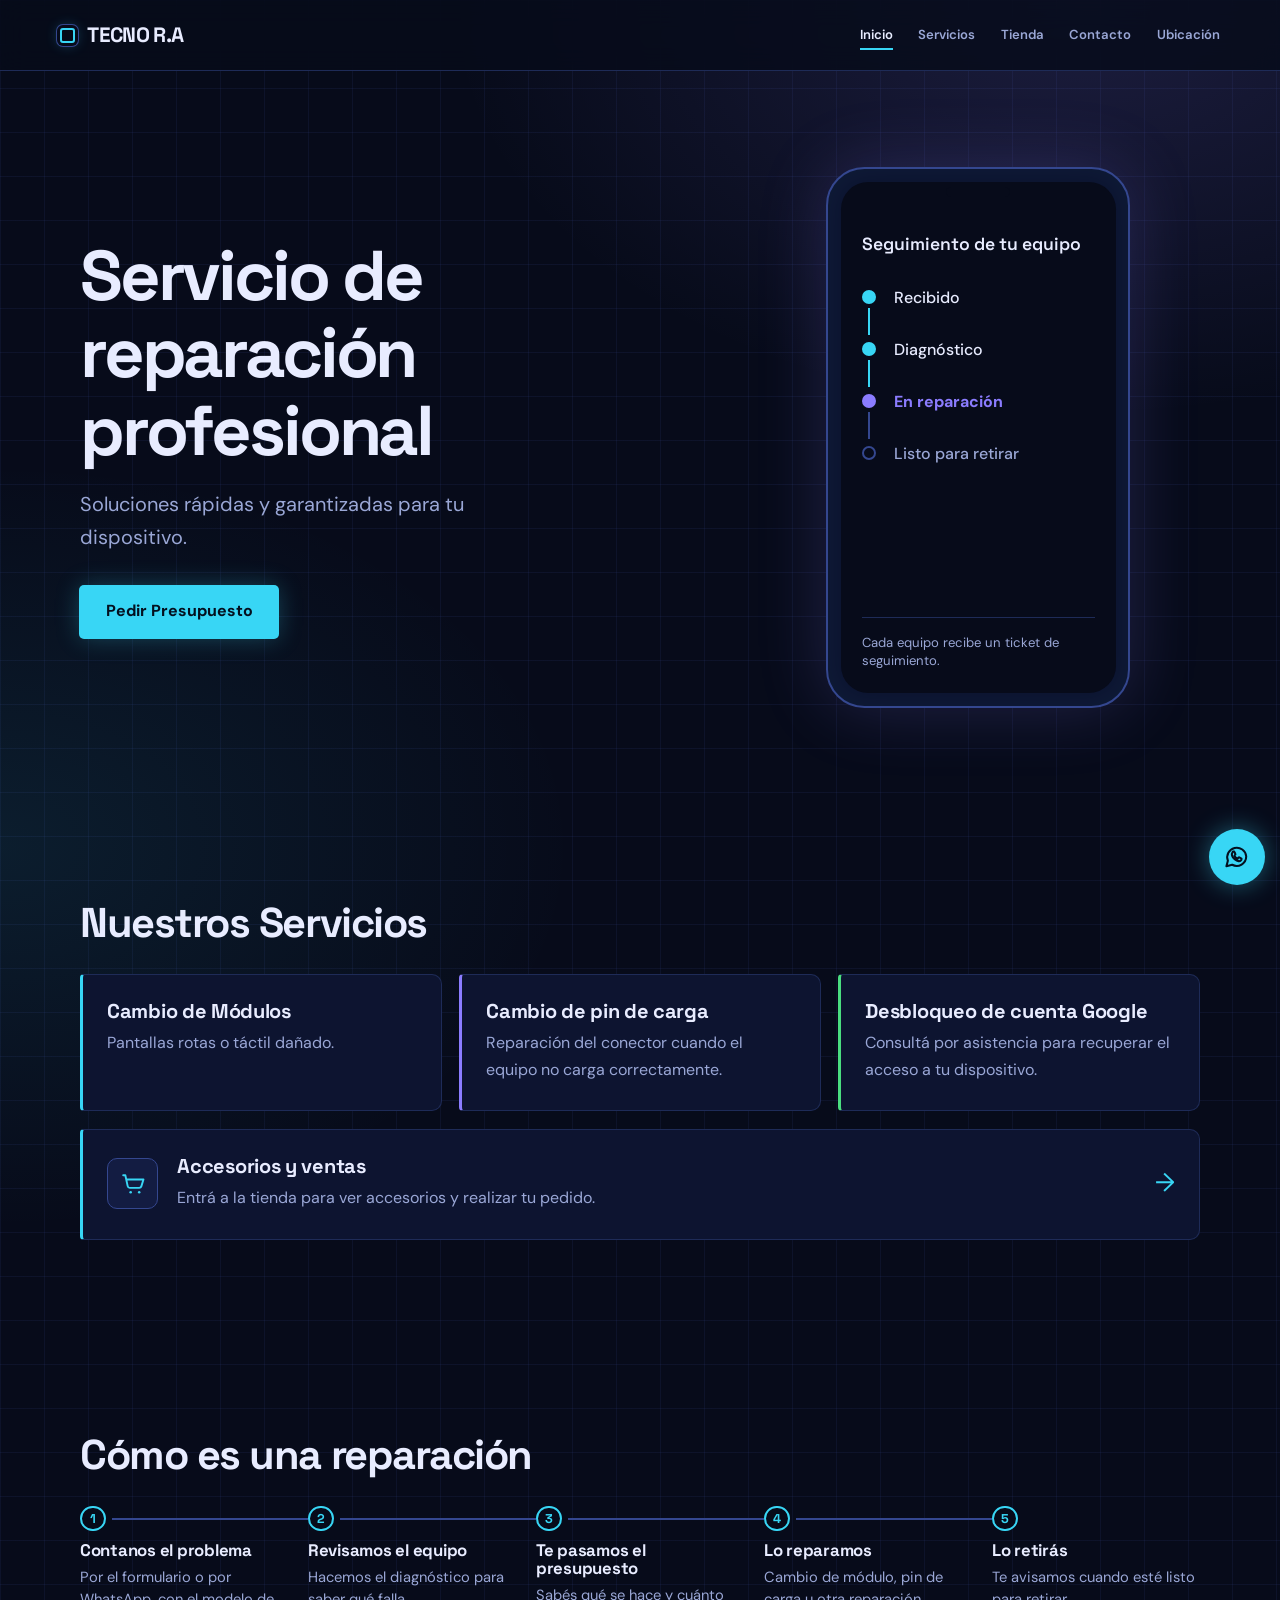
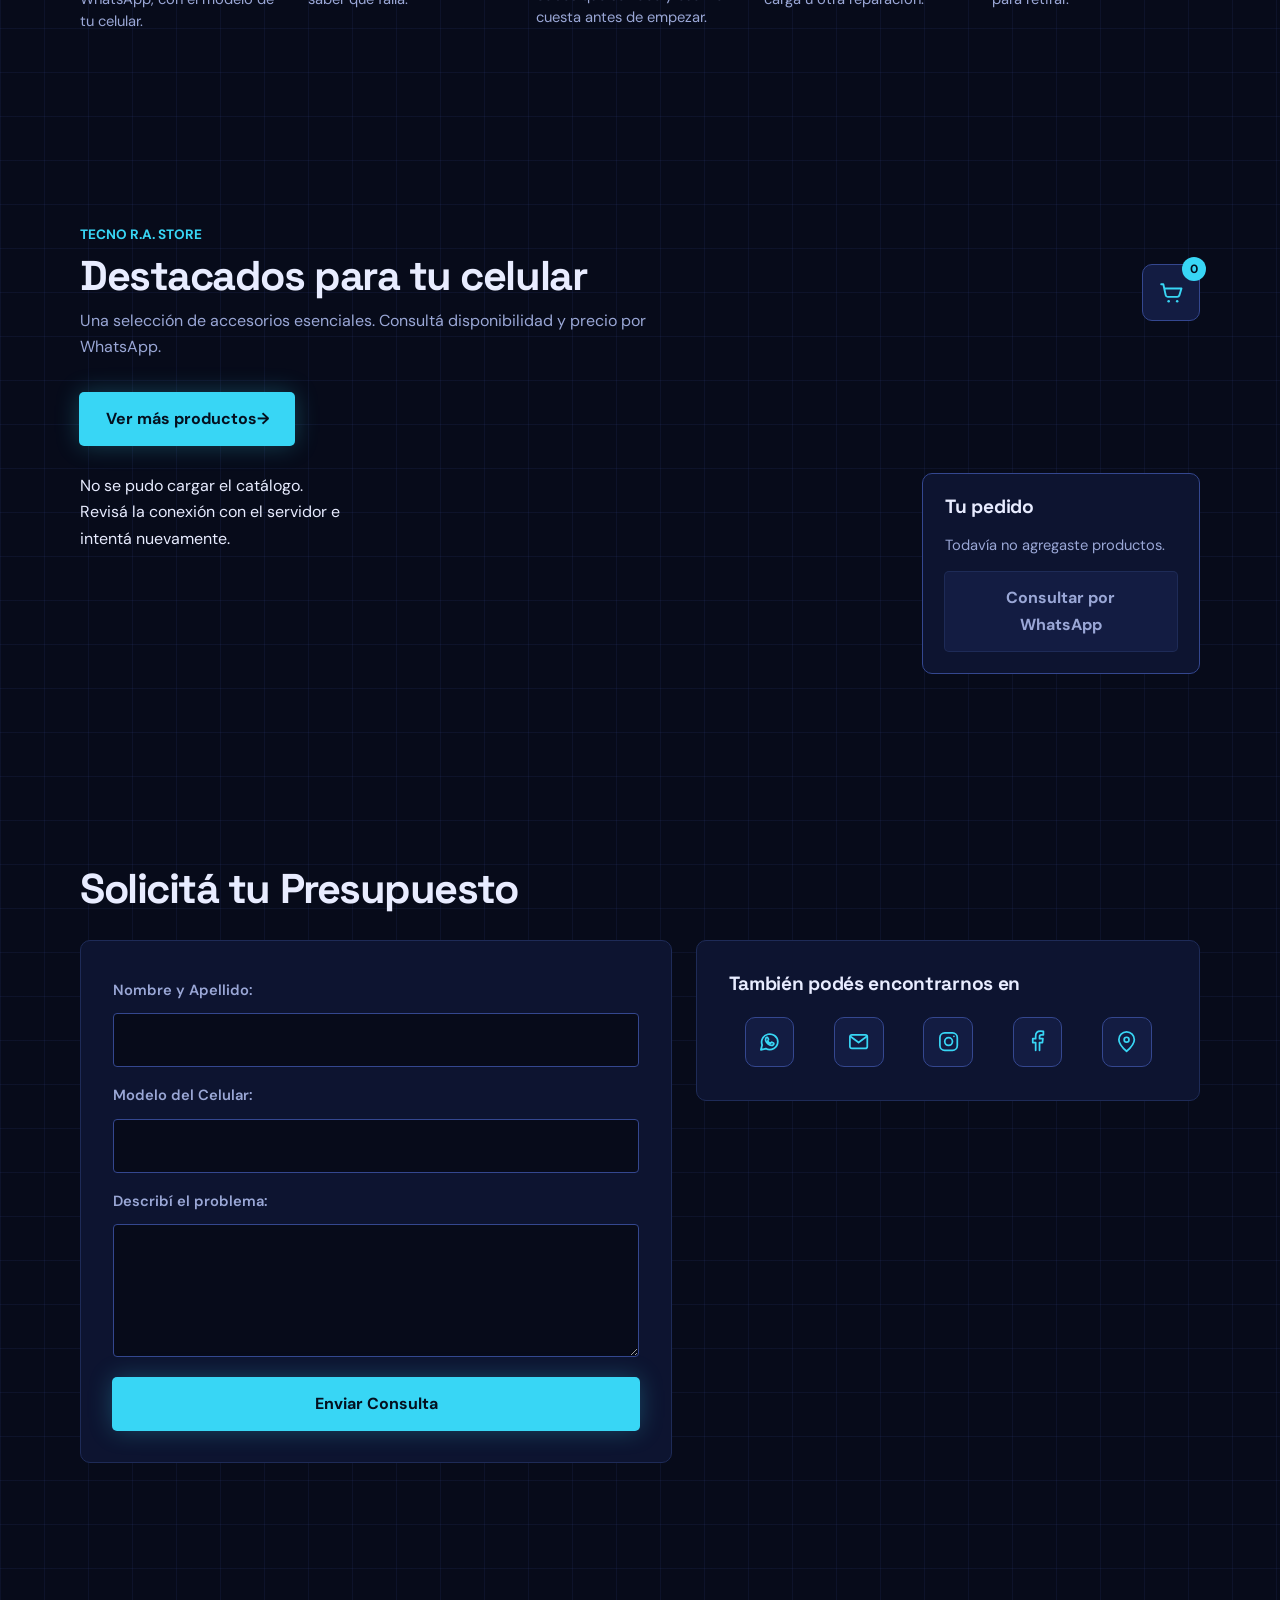
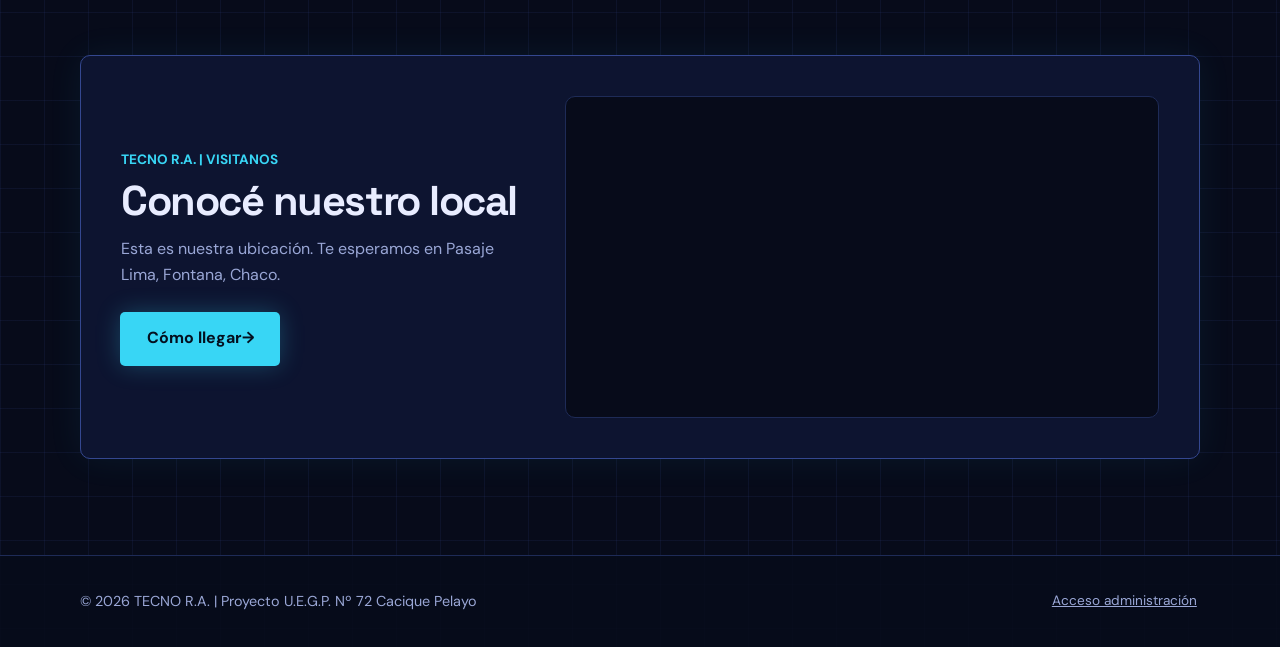
==== commit cc81690b: "Add files via upload" ====
--- a/index.html
+++ b/index.html
@@ -4,7 +4,7 @@
     <meta charset="UTF-8">
     <meta name="viewport" content="width=device-width, initial-scale=1.0, viewport-fit=cover">
     <meta name="description" content="Servicio profesional de reparación de celulares TECNO R.A.">
-    <meta name="theme-color" content="#f7f8fd">
+    <meta name="theme-color" content="#070b1a">
     <title>TECNO R.A. | Servicio de reparación profesional</title>
     <link rel="preconnect" href="https://fonts.googleapis.com">
     <link rel="preconnect" href="https://fonts.gstatic.com" crossorigin>
@@ -25,6 +25,7 @@
                 <li><a href="#servicios">Servicios</a></li>
                 <li><a href="#tienda">Tienda</a></li>
                 <li><a href="#contacto">Contacto</a></li>
+                <li><a href="#ubicacion">Ubicación</a></li>
             </ul>
         </nav>
     </header>
@@ -33,9 +34,23 @@
     <main id="sitio-publico">
         <!-- SECCIÓN INICIO / HERO -->
         <section id="inicio">
-            <h1>Servicio de reparación profesional</h1>
-            <p>Soluciones rápidas y garantizadas para tu dispositivo.</p>
-            <a href="#contacto" class="btn-principal">Pedir Presupuesto</a>
+            <div class="hero-texto">
+                <h1>Servicio de reparación profesional</h1>
+                <p>Soluciones rápidas y garantizadas para tu dispositivo.</p>
+                <a href="#contacto" class="btn-principal">Pedir Presupuesto</a>
+            </div>
+            <div class="equipo" aria-hidden="true">
+                <div class="equipo-pantalla">
+                    <p class="equipo-titulo">Seguimiento de tu equipo</p>
+                    <ol class="equipo-pasos">
+                        <li class="hecho">Recibido</li>
+                        <li class="hecho">Diagnóstico</li>
+                        <li class="activo">En reparación</li>
+                        <li>Listo para retirar</li>
+                    </ol>
+                    <p class="equipo-pie">Cada equipo recibe un ticket de seguimiento.</p>
+                </div>
+            </div>
         </section>
 
         <!-- SECCIÓN SERVICIOS -->
@@ -67,6 +82,18 @@
             </div>
         </section>
 
+        <!-- CÓMO TRABAJAMOS -->
+        <section id="proceso" aria-labelledby="titulo-proceso">
+            <h2 id="titulo-proceso">Cómo es una reparación</h2>
+            <ol class="proceso-pasos">
+                <li><h3>Contanos el problema</h3><p>Por el formulario o por WhatsApp, con el modelo de tu celular.</p></li>
+                <li><h3>Revisamos el equipo</h3><p>Hacemos el diagnóstico para saber qué falla.</p></li>
+                <li><h3>Te pasamos el presupuesto</h3><p>Sabés qué se hace y cuánto cuesta antes de empezar.</p></li>
+                <li><h3>Lo reparamos</h3><p>Cambio de módulo, pin de carga u otra reparación.</p></li>
+                <li><h3>Lo retirás</h3><p>Te avisamos cuando esté listo para retirar.</p></li>
+            </ol>
+        </section>
+
         <!-- TIENDA DE ACCESORIOS -->
         <section id="tienda" aria-labelledby="titulo-tienda">
             <div class="tienda-encabezado tienda-encabezado-inicio">
@@ -118,6 +145,25 @@
                     <li><a href="https://www.facebook.com/profile.php?id=100083038405109" target="_blank" rel="noopener noreferrer"><span class="icono-contacto" aria-hidden="true"><svg viewBox="0 0 24 24"><path d="M14 21v-8h3l.5-4H14V7c0-1.2.4-2 2-2h2V1.4c-.8-.1-1.8-.2-3-.2-3 0-5 1.8-5 5.1V9H7v4h3v8"/></svg></span><span class="texto-contacto">Facebook: TECNO R.A.</span></a></li>
                     <li><a href="https://maps.app.goo.gl/P2gNM7gkXJTpXyzr9" target="_blank" rel="noopener noreferrer"><span class="icono-contacto" aria-hidden="true"><svg viewBox="0 0 24 24"><path d="M20 10c0 5-8 12-8 12S4 15 4 10a8 8 0 1 1 16 0Z"/><circle cx="12" cy="10" r="2.5"/></svg></span><span class="texto-contacto">Ver ubicación en Google Maps</span></a></li>
                 </ul>
+            </div>
+        </section>
+
+        <section id="ubicacion" aria-labelledby="titulo-ubicacion">
+            <div class="ubicacion-panel">
+                <div class="ubicacion-encabezado">
+                    <p class="tienda-etiqueta">TECNO R.A. | VISITANOS</p>
+                    <h2 id="titulo-ubicacion">Conocé nuestro local</h2>
+                    <p>Esta es nuestra ubicación. Te esperamos en Pasaje Lima, Fontana, Chaco.</p>
+                    <a class="btn-principal" href="https://maps.app.goo.gl/P2gNM7gkXJTpXyzr9" target="_blank" rel="noopener noreferrer">Cómo llegar <span aria-hidden="true">→</span></a>
+                </div>
+                <div class="ubicacion-mapa">
+                    <iframe
+                        src="https://www.google.com/maps?q=Pasaje%20Lima%2C%20H3514%20Fontana%2C%20Chaco&output=embed"
+                        title="Mapa de la ubicación de TECNO R.A. en Pasaje Lima, Fontana, Chaco"
+                        loading="lazy"
+                        referrerpolicy="no-referrer-when-downgrade">
+                    </iframe>
+                </div>
             </div>
         </section>
     </main>
@@ -133,7 +179,7 @@
                 <p id="admin-login-error" class="admin-error" role="alert" aria-live="polite"></p>
                 <button class="btn-enviar" type="submit">Ingresar</button>
             </form>
-            <p class="admin-aviso">Modo demostración: la contraseña está en el JavaScript y no protege información en un sitio público.</p>
+            <p class="admin-aviso">La contraseña se verifica en el servidor. Los datos de este panel continúan guardándose en este navegador.</p>
         </div>
 
         <div id="admin-dashboard" class="admin-card admin-dashboard" hidden>
@@ -237,6 +283,8 @@
         <button id="abrir-admin" class="admin-enlace" type="button">Acceso administración</button>
     </footer>
 
+    <a class="wa-flotante" href="https://wa.me/5493624542645" target="_blank" rel="noopener noreferrer" aria-label="Escribinos por WhatsApp"><svg viewBox="0 0 24 24" aria-hidden="true"><path d="M20.5 11.8a8.4 8.4 0 0 1-12.4 7.4L3 20.5l1.3-4.9A8.4 8.4 0 1 1 20.5 11.8Z"/><path d="M8.4 8.1c.2-.5.5-.5.8-.5h.5c.2 0 .4.1.5.4l.7 1.7c.1.2.1.4-.1.6l-.5.6c-.2.2-.2.4-.1.6.5.9 1.3 1.7 2.3 2.2.2.1.4.1.6-.1l.7-.8c.2-.2.4-.2.6-.1l1.6.8c.2.1.4.2.4.4 0 .2-.1 1-.7 1.5-.5.5-1.2.7-1.9.6-1-.1-2.2-.6-3.5-1.7-1.1-.9-2-2.1-2.3-3.1-.4-1-.1-2.3.4-3.1Z"/></svg></a>
+
     <!-- Enlace al script de JavaScript -->
     <script src="script.js"></script>
 </body>
--- a/style.css
+++ b/style.css
@@ -1,36 +1,37 @@
-/* Identidad visual TECNO R.A. */
+/* ====================================================
+   TECNO R.A. - Diseño tecnológico (modo oscuro)
+   Títulos: Space Grotesk | Texto: DM Sans
+   ==================================================== */
+
 :root {
-    color-scheme: light;
-    font-family: "DM Sans", -apple-system, BlinkMacSystemFont, "Segoe UI", Roboto, "Helvetica Neue", Arial, sans-serif;
-    color: #18213b;
-    background: #f7f8fd;
+    color-scheme: dark;
+    font-family: "DM Sans", -apple-system, BlinkMacSystemFont, "Segoe UI", Roboto, Arial, sans-serif;
     font-synthesis: none;
     text-rendering: optimizeLegibility;
     -webkit-font-smoothing: antialiased;
-    -moz-osx-font-smoothing: grayscale;
-    --azul-marca: #3868e8;
-    --morado-marca: #8650d8;
-    --tinta: #18213b;
-    --texto-suave: #626c84;
-    --borde: #e5e8f2;
-    --sombra: 0 18px 48px rgba(42, 50, 95, 0.09);
-    --gradiente: linear-gradient(120deg, var(--azul-marca), var(--morado-marca));
-}
-
-*,
-*::before,
-*::after {
-    box-sizing: border-box;
-}
-
-[hidden] {
-    display: none !important;
-}
+
+    --fondo: #070b1a;
+    --panel: #0d1430;
+    --panel-2: #131c42;
+    --linea: #1e2b57;
+    --linea-viva: #34478f;
+    --cian: #38d6f5;
+    --violeta: #8b7cff;
+    --texto: #e8ecff;
+    --suave: #9aa7d6;
+    --ok: #4ade80;
+    --alerta: #ff8aa0;
+    --r-s: 4px;
+    --r-m: 10px;
+}
+
+*, *::before, *::after { box-sizing: border-box; }
+[hidden] { display: none !important; }
 
 html {
     min-width: 280px;
     scroll-behavior: smooth;
-    scroll-padding-top: 6rem;
+    scroll-padding-top: 5.5rem;
     -webkit-text-size-adjust: 100%;
     text-size-adjust: 100%;
 }
@@ -39,125 +40,87 @@
     min-width: 280px;
     margin: 0;
     background:
-        radial-gradient(ellipse at 90% 0%, rgba(134, 80, 216, 0.09), transparent 27rem),
-        radial-gradient(ellipse at 0% 24%, rgba(56, 104, 232, 0.07), transparent 24rem),
-        #f7f8fd;
-    color: var(--tinta);
+        radial-gradient(ellipse 40rem 26rem at 85% 0%, rgba(139, 124, 255, 0.16), transparent),
+        radial-gradient(ellipse 36rem 24rem at 0% 22%, rgba(56, 214, 245, 0.09), transparent),
+        linear-gradient(rgba(52, 71, 143, 0.14) 1px, transparent 1px) 0 0 / 44px 44px,
+        linear-gradient(90deg, rgba(52, 71, 143, 0.14) 1px, transparent 1px) 0 0 / 44px 44px,
+        var(--fondo);
+    color: var(--texto);
     font-size: 1rem;
-    line-height: 1.7;
+    line-height: 1.65;
     padding-right: env(safe-area-inset-right);
     padding-left: env(safe-area-inset-left);
 }
 
-::selection {
-    background: rgba(134, 80, 216, 0.2);
-}
-
-h1,
-h2,
-h3,
-.logo {
-    font-family: "Space Grotesk", -apple-system, BlinkMacSystemFont, "Segoe UI", Roboto, "Helvetica Neue", Arial, sans-serif;
+::selection { background: var(--cian); color: var(--fondo); }
+
+h1, h2, h3, .logo {
+    font-family: "Space Grotesk", -apple-system, BlinkMacSystemFont, "Segoe UI", Roboto, sans-serif;
     font-weight: 700;
-    line-height: 1.12;
-}
-
-h1,
-h2,
-h3,
-p {
-    margin-top: 0;
-}
-
-h1 {
-    max-width: 15ch;
-    margin: 0 auto 1rem;
-    font-size: 2.5rem;
-    font-size: clamp(2.5rem, 7vw, 5.25rem);
-    letter-spacing: -0.065em;
-}
-
-h2 {
-    margin-bottom: 2rem;
-    font-size: 1.85rem;
-    font-size: clamp(1.85rem, 4vw, 3rem);
-    letter-spacing: -0.05em;
-    text-align: center;
-}
-
-h3 {
-    letter-spacing: -0.03em;
-}
-
-a {
-    color: inherit;
-}
-
-button,
-input,
-select,
-textarea {
-    font: inherit;
-}
-
-button,
-a {
-    -webkit-tap-highlight-color: transparent;
-}
-
+    line-height: 1.1;
+    color: var(--texto);
+}
+
+h1, h2, h3, p { margin-top: 0; }
+h1 { margin-bottom: 1.1rem; font-size: clamp(2.4rem, 6vw, 4.4rem); letter-spacing: -0.045em; }
+h2 { margin-bottom: 1.75rem; font-size: clamp(1.8rem, 4vw, 2.6rem); letter-spacing: -0.035em; }
+h3 { letter-spacing: -0.015em; }
+a { color: inherit; }
+
+button, input, select, textarea { font: inherit; font-size: 1rem; }
+button, a { -webkit-tap-highlight-color: transparent; touch-action: manipulation; }
+
+:focus-visible { outline: 2px solid var(--cian); outline-offset: 3px; }
+
+/* ---------- Header ---------- */
 header {
     position: -webkit-sticky;
     position: sticky;
-    z-index: 10;
+    z-index: 100;
     top: 0;
-    border-bottom: 1px solid rgba(229, 232, 242, 0.75);
-    background: rgba(255, 255, 255, 0.88);
-    box-shadow: 0 4px 24px rgba(37, 44, 83, 0.04);
-    -webkit-backdrop-filter: blur(18px);
-    backdrop-filter: blur(18px);
-}
+    border-bottom: 1px solid var(--linea);
+    background: rgba(7, 11, 26, 0.82);
+    -webkit-backdrop-filter: blur(14px);
+    backdrop-filter: blur(14px);
+    transition: border-color 250ms ease;
+}
+
+header.header-scroll { border-bottom-color: var(--linea-viva); }
 
 #navbar {
     display: flex;
     width: calc(100% - 3rem);
     max-width: 1160px;
-    min-height: 5rem;
+    min-height: 4.4rem;
     align-items: center;
     justify-content: space-between;
-    gap: 2rem;
+    gap: 1.5rem;
     margin: 0 auto;
 }
 
 .logo {
     display: inline-flex;
     align-items: center;
-    gap: 0.7rem;
-    color: var(--tinta);
-    font-size: 0.86rem;
-    font-size: clamp(0.86rem, 1.5vw, 1.2rem);
-    letter-spacing: -0.04em;
+    gap: 0.75rem;
+    font-size: clamp(1rem, 1.8vw, 1.3rem);
+    letter-spacing: -0.03em;
     white-space: nowrap;
-}
-
-.logo-enlace {
     text-decoration: none;
 }
 
 .logo::before {
-    width: 0.8rem;
-    height: 2rem;
-    border-radius: 0.35rem;
-    background: var(--gradiente);
-    box-shadow: 0 5px 16px rgba(87, 91, 220, 0.3);
+    width: 0.95rem;
+    height: 0.95rem;
+    border: 2px solid var(--cian);
+    border-radius: 3px;
+    box-shadow: 0 0 0 3px var(--fondo), 0 0 0 4px var(--linea-viva), 0 0 14px rgba(56, 214, 245, 0.45);
     content: "";
-    transform: skew(-12deg);
 }
 
 .nav-links {
     display: flex;
     align-items: center;
-    gap: 0.35rem;
-    gap: clamp(0.35rem, 2vw, 2.5rem);
+    gap: clamp(0.4rem, 2vw, 2rem);
     margin: 0;
     padding: 0;
     list-style: none;
@@ -168,9 +131,8 @@
     display: inline-flex;
     min-height: 44px;
     align-items: center;
-    color: #535d76;
-    font-size: 0.72rem;
-    font-size: clamp(0.72rem, 0.95vw, 0.95rem);
+    color: var(--suave);
+    font-size: clamp(0.82rem, 0.95vw, 0.95rem);
     font-weight: 600;
     text-decoration: none;
     transition: color 180ms ease;
@@ -179,202 +141,257 @@
 .nav-links a::after {
     position: absolute;
     right: 0;
-    bottom: 0.4rem;
+    bottom: 0.45rem;
     left: 0;
     height: 2px;
-    border-radius: 2px;
-    background: var(--gradiente);
+    background: var(--cian);
     content: "";
     transform: scaleX(0);
     transform-origin: left;
-    transition: transform 180ms ease;
+    transition: transform 200ms ease;
 }
 
 .nav-links a:hover,
-.nav-links a:focus-visible {
-    color: var(--azul-marca);
-}
+.nav-links a:focus-visible,
+.nav-links a[aria-current] { color: var(--texto); }
 
 .nav-links a:hover::after,
-.nav-links a:focus-visible::after {
-    transform: scaleX(1);
-}
-
+.nav-links a:focus-visible::after,
+.nav-links a[aria-current]::after { transform: scaleX(1); }
+
+/* ---------- Estructura ---------- */
 main > section {
     width: calc(100% - 3rem);
-    max-width: 1100px;
+    max-width: 1120px;
     margin: 0 auto;
-    padding: 4rem 0;
-    padding: clamp(4rem, 9vw, 7.5rem) 0;
+    padding: clamp(3.5rem, 8vw, 6rem) 0;
     scroll-margin-top: 5rem;
 }
 
+/* ---------- Hero ---------- */
 #inicio {
     display: grid;
-    min-height: 520px;
-    min-height: min(690px, calc(100vh - 5rem));
-    min-height: min(690px, calc(100svh - 5rem));
-    align-content: center;
-    justify-items: center;
-    padding-top: 4rem;
-    padding-top: clamp(4rem, 10vw, 8rem);
-    padding-bottom: 4rem;
-    padding-bottom: clamp(4rem, 10vw, 8rem);
-    text-align: center;
-}
-
-#inicio h1 {
-    color: #2c4bb3;
-}
-
-@supports ((-webkit-background-clip: text) or (background-clip: text)) {
-    #inicio h1 {
-        background: linear-gradient(115deg, #1d2e5a 15%, #3868e8 57%, #8650d8 95%);
-        -webkit-background-clip: text;
-        background-clip: text;
-        -webkit-text-fill-color: transparent;
-    }
-}
-
-#inicio p {
-    max-width: 36rem;
+    min-height: min(680px, calc(100vh - 4.4rem));
+    grid-template-columns: minmax(0, 1.15fr) minmax(0, 0.85fr);
+    align-items: center;
+    gap: clamp(2rem, 6vw, 5rem);
+}
+
+.hero-texto p {
+    max-width: 30rem;
     margin-bottom: 2rem;
-    color: var(--texto-suave);
-    font-size: 1.05rem;
+    color: var(--suave);
     font-size: clamp(1.05rem, 2vw, 1.25rem);
 }
 
 .btn-principal,
 .btn-enviar {
     display: inline-flex;
-    min-height: 3.25rem;
+    min-height: 3.2rem;
     align-items: center;
     justify-content: center;
-    padding: 0.85rem 1.5rem;
+    padding: 0.8rem 1.6rem;
     border: 0;
-    border-radius: 0.9rem;
-    background: var(--gradiente);
-    box-shadow: 0 10px 24px rgba(87, 91, 220, 0.27);
-    color: #fff;
+    border-radius: var(--r-s);
+    background: var(--cian);
+    box-shadow: 0 0 0 1px var(--cian), 0 0 24px rgba(56, 214, 245, 0.28);
+    color: #04101f;
     font-weight: 700;
     text-decoration: none;
     cursor: pointer;
-    transition: box-shadow 200ms ease, transform 200ms ease;
+    transition: box-shadow 200ms ease, background 200ms ease;
 }
 
 .btn-principal:hover,
-.btn-enviar:hover {
-    box-shadow: 0 14px 30px rgba(87, 91, 220, 0.35);
-    transform: translateY(-2px);
-}
-
-#servicios {
-    width: 100%;
-    max-width: none;
-    padding-right: 1.5rem;
-    padding-right: max(1.5rem, calc((100% - 1100px) / 2));
-    padding-left: 1.5rem;
-    padding-left: max(1.5rem, calc((100% - 1100px) / 2));
-    background: linear-gradient(180deg, rgba(255, 255, 255, 0), rgba(255, 255, 255, 0.75), rgba(255, 255, 255, 0));
-}
-
+.btn-enviar:hover:not(:disabled) {
+    background: #7ae6fa;
+    box-shadow: 0 0 0 1px #7ae6fa, 0 0 36px rgba(56, 214, 245, 0.5);
+}
+
+.btn-enviar:disabled {
+    background: var(--panel-2);
+    box-shadow: 0 0 0 1px var(--linea);
+    color: var(--suave);
+    cursor: not-allowed;
+}
+
+/* Teléfono con seguimiento de reparación */
+.equipo {
+    position: relative;
+    width: min(100%, 19rem);
+    aspect-ratio: 9 / 16;
+    justify-self: center;
+    padding: 0.8rem;
+    border: 2px solid var(--linea-viva);
+    border-radius: 2.4rem;
+    background: var(--panel);
+    box-shadow: 0 0 70px rgba(139, 124, 255, 0.2), inset 0 0 30px rgba(56, 214, 245, 0.05);
+}
+
+.equipo::before {
+    position: absolute;
+    top: 1.1rem;
+    left: 50%;
+    z-index: 2;
+    width: 4rem;
+    height: 0.6rem;
+    border-radius: 999px;
+    background: var(--fondo);
+    content: "";
+    transform: translateX(-50%);
+}
+
+.equipo-pantalla {
+    position: relative;
+    display: flex;
+    height: 100%;
+    flex-direction: column;
+    overflow: hidden;
+    padding: 3rem 1.3rem 1.4rem;
+    border-radius: 1.7rem;
+    background: var(--fondo);
+}
+
+.equipo-pantalla::after {
+    position: absolute;
+    right: 0;
+    left: 0;
+    height: 3rem;
+    background: linear-gradient(transparent, rgba(56, 214, 245, 0.22), transparent);
+    content: "";
+    opacity: 0;
+    animation: barrido 2.4s ease-out 0.4s 1;
+}
+
+@keyframes barrido {
+    0% { top: -3rem; opacity: 1; }
+    100% { top: 100%; opacity: 0; }
+}
+
+.equipo-titulo {
+    margin-bottom: 1.6rem;
+    color: var(--texto);
+    font-family: "Space Grotesk", sans-serif;
+    font-size: 1.1rem;
+    font-weight: 600;
+}
+
+.equipo-pasos {
+    display: grid;
+    gap: 1.6rem;
+    margin: 0;
+    padding: 0;
+    list-style: none;
+}
+
+.equipo-pasos li {
+    position: relative;
+    padding-left: 2rem;
+    color: var(--suave);
+    font-weight: 500;
+}
+
+.equipo-pasos li::before {
+    position: absolute;
+    top: 0.3rem;
+    left: 0;
+    width: 0.9rem;
+    height: 0.9rem;
+    border: 2px solid var(--linea-viva);
+    border-radius: 50%;
+    background: var(--fondo);
+    content: "";
+}
+
+.equipo-pasos li:not(:last-child)::after {
+    position: absolute;
+    top: 1.45rem;
+    bottom: -1.5rem;
+    left: 0.4rem;
+    width: 2px;
+    background: var(--linea-viva);
+    content: "";
+}
+
+.equipo-pasos .hecho { color: var(--texto); }
+.equipo-pasos .hecho::before { border-color: var(--cian); background: var(--cian); }
+.equipo-pasos .hecho::after { background: var(--cian) !important; }
+
+.equipo-pasos .activo { color: var(--violeta); font-weight: 700; }
+.equipo-pasos .activo::before {
+    border-color: var(--violeta);
+    background: var(--violeta);
+    animation: pulso 1.8s ease-in-out infinite;
+}
+
+@keyframes pulso {
+    0%, 100% { box-shadow: 0 0 0 0 rgba(139, 124, 255, 0.6); }
+    50% { box-shadow: 0 0 0 7px rgba(139, 124, 255, 0); }
+}
+
+.equipo-pie {
+    margin: auto 0 0;
+    padding-top: 1rem;
+    border-top: 1px solid var(--linea);
+    color: var(--suave);
+    font-size: 0.82rem;
+    line-height: 1.4;
+}
+
+/* ---------- Servicios ---------- */
 .grid-servicios {
     display: grid;
-    grid-template-columns: repeat(2, minmax(0, 1fr));
-    gap: 1rem;
-    gap: clamp(1rem, 3vw, 1.5rem);
+    grid-template-columns: repeat(3, minmax(0, 1fr));
+    gap: 1.1rem;
 }
 
 .card {
     position: relative;
-    overflow: hidden;
-    min-height: 12rem;
-    padding: 1.5rem;
-    padding: clamp(1.5rem, 4vw, 2.5rem);
-    border: 1px solid rgba(229, 232, 242, 0.9);
-    border-radius: 1.4rem;
-    background: rgba(255, 255, 255, 0.9);
-    box-shadow: var(--sombra);
-    transition: border-color 220ms ease, box-shadow 220ms ease, transform 220ms ease;
-}
-
-.card::before {
-    position: absolute;
-    top: 0;
-    left: 1.5rem;
-    width: 3rem;
-    height: 0.25rem;
-    border-radius: 0 0 0.3rem 0.3rem;
-    background: var(--gradiente);
-    content: "";
-}
-
-.card:hover {
-    border-color: rgba(134, 80, 216, 0.3);
-    box-shadow: 0 24px 56px rgba(42, 50, 95, 0.14);
-    transform: translateY(-5px);
-}
-
-.card h3 {
-    margin-bottom: 0.65rem;
-    font-size: 1.35rem;
-}
-
-.card p {
-    margin-bottom: 0;
-    color: var(--texto-suave);
-}
+    padding: 1.6rem 1.5rem 1.7rem;
+    border: 1px solid var(--linea);
+    border-left: 3px solid var(--cian);
+    border-radius: var(--r-s) var(--r-m) var(--r-m) var(--r-s);
+    background: var(--panel);
+    transition: border-color 200ms ease, background 200ms ease;
+}
+
+.card:hover { border-color: var(--linea-viva); border-left-color: var(--cian); background: var(--panel-2); }
+.card:nth-child(2) { border-left-color: var(--violeta); }
+.card:nth-child(3) { border-left-color: var(--ok); }
+
+.card h3 { margin-bottom: 0.5rem; font-size: 1.25rem; }
+.card p { margin-bottom: 0; color: var(--suave); }
 
 .card-tienda {
+    grid-column: 1 / -1;
     display: flex;
     align-items: center;
-    gap: 1rem;
-    color: inherit;
+    gap: 1.2rem;
+    border-left-color: var(--cian) !important;
     text-decoration: none;
 }
 
-.card-tienda-texto {
-    flex: 1;
-}
-
-.card-tienda-texto h3 {
-    margin-bottom: 0.65rem;
-}
+.card-tienda-texto { flex: 1; }
+.card-tienda-texto h3, .card-tienda-texto p { display: block; }
+.card-tienda-flecha { color: var(--cian); font-size: 1.6rem; transition: transform 200ms ease; }
+.card-tienda:hover .card-tienda-flecha { transform: translateX(6px); }
 
 .icono-carrito,
 .tienda-carrito-resumen {
     display: grid;
-    flex: 0 0 3.5rem;
-    width: 3.5rem;
-    height: 3.5rem;
+    flex: 0 0 3.2rem;
+    width: 3.2rem;
+    height: 3.2rem;
     place-items: center;
-    border-radius: 1.1rem;
-    background: var(--gradiente);
-    box-shadow: 0 8px 18px rgba(73, 83, 195, 0.22);
-    color: #fff;
-}
-
-.icono-carrito svg,
-.tienda-carrito-resumen svg {
-    width: 1.8rem;
-    height: 1.8rem;
-}
-
-.card-tienda-flecha {
-    color: var(--morado-marca);
-    font-size: 1.8rem;
-    transition: transform 180ms ease;
-}
-
-.card-tienda:hover .card-tienda-flecha {
-    transform: translateX(5px);
-}
-
-#tienda {
-    width: calc(100% - 3rem);
-    max-width: 1100px;
-}
-
+    border: 1px solid var(--linea-viva);
+    border-radius: var(--r-m);
+    background: var(--panel-2);
+    color: var(--cian);
+}
+
+.icono-carrito svg, .tienda-carrito-resumen svg { width: 1.6rem; height: 1.6rem; }
+
+/* ---------- Tienda ---------- */
 .tienda-encabezado {
     display: flex;
     align-items: center;
@@ -383,102 +400,46 @@
     margin-bottom: 2rem;
 }
 
-.tienda-encabezado h2 {
-    margin-bottom: 0.7rem;
-    text-align: left;
-}
-
-.tienda-encabezado-pagina h1 {
-    max-width: none;
-    margin: 0 0 0.7rem;
-    font-size: 2rem;
-    font-size: clamp(2rem, 5vw, 3.5rem);
-    text-align: left;
-}
-
-.tienda-encabezado > div > p:last-child {
-    max-width: 42rem;
-    margin-bottom: 0;
-    color: var(--texto-suave);
-}
-
-.tienda-etiqueta,
-.producto-categoria {
+.tienda-encabezado h2, .tienda-encabezado h1 { margin-bottom: 0.6rem; text-align: left; }
+.tienda-encabezado p:last-child { max-width: 38rem; margin-bottom: 0; color: var(--suave); }
+
+.tienda-etiqueta, .producto-categoria {
     margin-bottom: 0.4rem;
-    color: var(--morado-marca);
-    font-size: 0.78rem;
+    color: var(--cian);
+    font-size: 0.85rem;
     font-weight: 700;
-    letter-spacing: 0.1em;
-    text-transform: uppercase;
-}
-
-.tienda-carrito-resumen {
-    position: relative;
-    flex-basis: 4rem;
-    width: 4rem;
-    height: 4rem;
-}
+}
+
+.tienda-carrito-resumen { position: relative; flex-basis: 3.6rem; width: 3.6rem; height: 3.6rem; }
 
 .tienda-carrito-resumen span {
     position: absolute;
-    top: -0.35rem;
-    right: -0.35rem;
-    display: grid;
-    min-width: 1.4rem;
-    height: 1.4rem;
+    top: -0.45rem;
+    right: -0.45rem;
+    display: grid;
+    min-width: 1.5rem;
+    height: 1.5rem;
     place-items: center;
-    padding: 0 0.25rem;
-    border: 2px solid #fff;
+    padding: 0 0.3rem;
     border-radius: 999px;
-    background: #fff;
-    color: var(--azul-marca);
+    background: var(--cian);
+    color: #04101f;
     font-size: 0.75rem;
     font-weight: 700;
 }
 
+.tienda-carrito-resumen span.bump, .tienda-carrito-resumen.bump { animation: rebote 320ms ease; }
+@keyframes rebote { 50% { transform: scale(1.25); } }
+
+.tienda-ver-mas { margin-bottom: 1.75rem; }
+
 .tienda-layout {
     display: grid;
-    grid-template-columns: minmax(0, 1fr) minmax(16rem, 0.32fr);
+    grid-template-columns: minmax(0, 1fr) minmax(17rem, 0.34fr);
     align-items: start;
     gap: 1.5rem;
 }
 
-.tienda-layout-completa {
-    align-items: start;
-}
-
-.tienda-ver-mas {
-    display: flex;
-    width: fit-content;
-    gap: 0.65rem;
-    margin: 0 0 1.25rem auto;
-}
-
-.tienda-ver-mas span {
-    font-size: 1.2em;
-    transition: transform 180ms ease;
-}
-
-.tienda-ver-mas:hover span {
-    transform: translateX(4px);
-}
-
-.tienda-nota {
-    margin: 0.75rem 0 0;
-    color: var(--texto-suave);
-    font-size: 0.78rem;
-}
-
-.tienda-volver {
-    display: inline-block;
-    min-height: 44px;
-    margin-top: 0.5rem;
-    color: var(--azul-marca);
-    font-size: 0.9rem;
-    font-weight: 600;
-    text-underline-offset: 0.2em;
-}
-
 .tienda-productos {
     display: grid;
     grid-template-columns: repeat(3, minmax(0, 1fr));
@@ -487,235 +448,139 @@
 
 .producto-card {
     display: flex;
-    min-width: 0;
     flex-direction: column;
-    padding: 1.25rem;
-    border: 1px solid var(--borde);
-    border-radius: 1.1rem;
-    background: #fff;
-    box-shadow: 0 10px 28px rgba(42, 50, 95, 0.07);
-    transition: box-shadow 200ms ease, transform 200ms ease;
-}
-
-.producto-card:hover {
-    box-shadow: var(--sombra);
-    transform: translateY(-3px);
-}
+    padding: 1rem;
+    border: 1px solid var(--linea);
+    border-radius: var(--r-m);
+    background: var(--panel);
+    transition: border-color 200ms ease;
+}
+
+.producto-card:hover { border-color: var(--cian); }
 
 .producto-icono {
     display: grid;
     min-height: 7rem;
     margin-bottom: 1rem;
     place-items: center;
-    border-radius: 0.85rem;
-    background: linear-gradient(135deg, #f1f5ff, #f7f0ff);
-    font-size: 3.25rem;
-}
-
-.producto-card .producto-categoria {
-    font-size: 0.68rem;
-}
-
-.producto-card h3 {
-    min-height: 2.8em;
-    margin-bottom: 0.5rem;
-    font-size: 1.05rem;
-}
-
-.producto-precio {
-    margin-bottom: 0.2rem;
-    color: var(--tinta);
-    font-weight: 700;
-}
-
-.producto-disponibilidad {
-    min-height: 1.5em;
-    margin-bottom: 1rem;
-    color: var(--texto-suave);
-    font-size: 0.82rem;
-}
+    border: 1px solid var(--linea);
+    border-radius: var(--r-s);
+    background:
+        radial-gradient(circle, var(--linea-viva) 1px, transparent 1.5px) 0 0 / 14px 14px,
+        var(--fondo);
+    font-size: 3.2rem;
+}
+
+.producto-card h3 { min-height: 2.5em; margin-bottom: 0.4rem; font-size: 1.05rem; line-height: 1.25; }
+.producto-precio { margin-bottom: 0.2rem; font-family: "Space Grotesk", sans-serif; font-size: 1.25rem; font-weight: 700; }
+.producto-disponibilidad { min-height: 1.5em; margin-bottom: 1rem; color: var(--suave); font-size: 0.85rem; }
 
 .producto-agregar {
     min-height: 2.8rem;
     margin-top: auto;
-    padding: 0.65rem 0.8rem;
-    border: 0;
-    border-radius: 0.75rem;
-    background: var(--gradiente);
-    color: #fff;
-    font: inherit;
-    font-size: 0.9rem;
+    padding: 0.6rem 0.8rem;
+    border: 1px solid var(--cian);
+    border-radius: var(--r-s);
+    background: transparent;
+    color: var(--cian);
     font-weight: 700;
     cursor: pointer;
-    transition: box-shadow 180ms ease, transform 180ms ease;
-}
-
-.producto-agregar:hover:not(:disabled) {
-    box-shadow: 0 8px 18px rgba(73, 83, 195, 0.25);
-    transform: translateY(-2px);
-}
-
-.producto-agregar:disabled {
-    background: #d8dce8;
-    color: #69728a;
-    cursor: not-allowed;
-}
+    transition: background 180ms ease, color 180ms ease;
+}
+
+.producto-agregar:hover:not(:disabled), .producto-agregar.agregado { background: var(--cian); color: #04101f; }
+.producto-agregar:disabled { border-color: var(--linea); color: var(--suave); cursor: not-allowed; }
 
 .tienda-carrito {
     position: -webkit-sticky;
     position: sticky;
-    top: 6.5rem;
+    top: 5.5rem;
     padding: 1.4rem;
-    border: 1px solid var(--borde);
-    border-radius: 1.1rem;
-    background: #fff;
-    box-shadow: var(--sombra);
-}
-
-.tienda-carrito h2,
-.tienda-carrito h3 {
-    margin-bottom: 1rem;
-    font-size: 1.17rem;
-    letter-spacing: -0.03em;
-    text-align: left;
-}
-
-.carrito-vacio {
-    color: var(--texto-suave);
+    border: 1px solid var(--linea-viva);
+    border-radius: var(--r-m);
+    background: var(--panel);
+}
+
+.tienda-carrito h2, .tienda-carrito h3 { margin-bottom: 1rem; font-size: 1.2rem; text-align: left; }
+.carrito-vacio { color: var(--suave); font-size: 0.92rem; }
+.tienda-nota { margin: 1rem 0 0; color: var(--suave); font-size: 0.82rem; line-height: 1.5; }
+
+.carrito-lista { display: grid; gap: 0.8rem; margin: 0; padding: 0; list-style: none; }
+
+.carrito-item {
+    display: grid;
+    grid-template-columns: minmax(0, 1fr) auto;
+    gap: 0.3rem 0.6rem;
+    padding: 0 0 0.8rem 0.7rem;
+    border-bottom: 1px solid var(--linea);
+    border-left: 2px solid var(--linea-viva);
     font-size: 0.9rem;
-}
-
-.carrito-lista {
-    display: grid;
-    gap: 0.75rem;
-    margin: 0;
-    padding: 0;
-    list-style: none;
-}
-
-.carrito-item {
-    display: grid;
-    grid-template-columns: minmax(0, 1fr) auto;
-    gap: 0.35rem 0.6rem;
-    padding-bottom: 0.75rem;
-    border-bottom: 1px solid var(--borde);
-    font-size: 0.88rem;
-}
-
-.carrito-item-info {
-    font-weight: 600;
-}
-
-.carrito-item-precio {
-    color: var(--texto-suave);
-}
+    transition: opacity 250ms ease;
+}
+
+.carrito-item.nuevo { border-left-color: var(--cian); }
+.carrito-item.saliendo { opacity: 0; }
+.carrito-item-precio { font-weight: 700; }
 
 .carrito-quitar {
     grid-column: 1 / -1;
     justify-self: start;
+    min-height: 32px;
     padding: 0.2rem 0;
     border: 0;
     background: transparent;
-    color: #6a52bc;
-    font: inherit;
-    font-size: 0.8rem;
+    color: var(--alerta);
+    font-size: 0.82rem;
     text-decoration: underline;
     cursor: pointer;
 }
 
-.carrito-total {
-    margin: 1rem 0;
-    font-weight: 700;
-}
-
-.tienda-carrito .btn-enviar {
-    width: 100%;
-    min-height: 3rem;
-    padding: 0.7rem;
-    font-size: 0.9rem;
-}
-
-.tienda-carrito .btn-enviar:disabled {
-    background: #c5cada;
-    box-shadow: none;
-    cursor: not-allowed;
-}
-
+.carrito-total { margin: 1.1rem 0; font-family: "Space Grotesk", sans-serif; font-size: 1.15rem; font-weight: 700; }
+.tienda-carrito .btn-enviar { width: 100%; }
+
+.tienda-layout-completa { margin-top: 0.5rem; }
+
+/* ---------- Contacto ---------- */
 #contacto {
     display: grid;
     grid-template-columns: minmax(0, 1fr) minmax(16rem, 0.85fr);
     align-items: start;
-    gap: 1.5rem 1.5rem;
-    gap: 1.5rem clamp(1.5rem, 5vw, 4rem);
-}
-
-#contacto > h2 {
-    grid-column: 1 / -1;
-    margin-bottom: 0.5rem;
-}
-
-#form-presupuesto,
-.contactos-directos {
-    padding: 1.25rem;
+    gap: 1.5rem;
+}
+
+#contacto > h2 { grid-column: 1 / -1; margin-bottom: 0.25rem; }
+
+#form-presupuesto, .contactos-directos {
     padding: clamp(1.25rem, 3vw, 2rem);
-    border: 1px solid var(--borde);
-    border-radius: 1.4rem;
-    background: #fff;
-    box-shadow: var(--sombra);
-}
-
-#form-presupuesto {
-    display: grid;
-    gap: 0.65rem;
-}
-
-#form-presupuesto label {
-    margin-top: 0.35rem;
-    color: #39445f;
-    font-size: 0.92rem;
-    font-weight: 700;
-}
-
-#form-presupuesto input,
-#form-presupuesto textarea {
+    border: 1px solid var(--linea);
+    border-radius: var(--r-m);
+    background: var(--panel);
+}
+
+#form-presupuesto { display: grid; gap: 0.7rem; }
+#form-presupuesto label, .admin-form label { margin-top: 0.3rem; color: var(--suave); font-size: 0.92rem; font-weight: 600; }
+
+#form-presupuesto input, #form-presupuesto textarea,
+.admin-form input, .admin-form select, .admin-estado-select, .admin-stock-cantidad {
     width: 100%;
-    min-height: 3rem;
-    padding: 0.8rem 0.9rem;
-    border: 1px solid #dce1ed;
-    border-radius: 0.75rem;
+    padding: 0.8rem 0.95rem;
+    border: 1px solid var(--linea-viva);
+    border-radius: var(--r-s);
+    background: var(--fondo);
+    color: var(--texto);
+    transition: border-color 160ms ease, box-shadow 160ms ease;
+}
+
+#form-presupuesto input:focus, #form-presupuesto textarea:focus,
+.admin-form input:focus, .admin-form select:focus, .admin-estado-select:focus, .admin-stock-cantidad:focus {
+    border-color: var(--cian);
     outline: none;
-    background: #fbfcff;
-    color: var(--tinta);
-    transition: border-color 180ms ease, box-shadow 180ms ease, background 180ms ease;
-}
-
-#form-presupuesto textarea {
-    min-height: 8rem;
-    resize: vertical;
-}
-
-#form-presupuesto input:focus,
-#form-presupuesto textarea:focus {
-    border-color: var(--azul-marca);
-    background: #fff;
-    box-shadow: 0 0 0 4px rgba(56, 104, 232, 0.12);
-}
-
-.btn-enviar {
-    width: 100%;
-    margin-top: 0.75rem;
-}
-
-.contactos-directos {
-    margin: 0;
-    background: linear-gradient(150deg, #fff, #f8f7ff);
-}
-
-.contactos-directos h3 {
-    margin-bottom: 1.25rem;
-    font-size: 1.2rem;
-    text-align: center;
-}
+    box-shadow: 0 0 0 3px rgba(56, 214, 245, 0.22);
+}
+
+#form-presupuesto .btn-enviar { margin-top: 0.6rem; }
+
+.contactos-directos h3 { margin-bottom: 1.4rem; font-size: 1.2rem; }
 
 .contactos-directos ul {
     display: grid;
@@ -727,14 +592,7 @@
     list-style: none;
 }
 
-.contactos-directos li a {
-    display: grid;
-    width: 3.5rem;
-    min-height: 3.5rem;
-    place-items: center;
-    border-radius: 1.1rem;
-    text-decoration: none;
-}
+.contactos-directos li a { display: grid; min-height: 3.2rem; place-items: center; text-decoration: none; }
 
 .texto-contacto {
     position: absolute;
@@ -751,19 +609,14 @@
     width: 3.1rem;
     height: 3.1rem;
     place-items: center;
-    border: 1px solid rgba(255, 255, 255, 0.45);
-    border-radius: 1rem;
-    background: var(--gradiente);
-    box-shadow: 0 8px 18px rgba(73, 83, 195, 0.22);
-    color: #fff;
-    transition: box-shadow 200ms ease, transform 200ms ease;
-}
-
-.contactos-directos a:hover .icono-contacto,
-.contactos-directos a:focus-visible .icono-contacto {
-    box-shadow: 0 12px 24px rgba(73, 83, 195, 0.35);
-    transform: translateY(-4px) scale(1.04);
-}
+    border: 1px solid var(--linea-viva);
+    border-radius: var(--r-m);
+    background: var(--panel-2);
+    color: var(--cian);
+    transition: border-color 180ms ease, background 180ms ease, color 180ms ease;
+}
+
+.contactos-directos a:hover .icono-contacto { border-color: var(--cian); background: var(--cian); color: #04101f; }
 
 .icono-contacto svg {
     width: 1.45rem;
@@ -775,1189 +628,234 @@
     stroke-width: 1.8;
 }
 
+/* ---------- Ubicación ---------- */
+.ubicacion-panel {
+    display: grid;
+    grid-template-columns: minmax(0, 0.8fr) minmax(0, 1.2fr);
+    align-items: center;
+    gap: clamp(1.5rem, 4vw, 3rem);
+    padding: clamp(1.25rem, 4vw, 2.5rem);
+    border: 1px solid var(--linea-viva);
+    border-radius: var(--r-m);
+    background: var(--panel);
+    box-shadow: 0 0 36px rgba(56, 214, 245, 0.07);
+}
+
+.ubicacion-encabezado h2 { margin-bottom: 0.75rem; }
+.ubicacion-encabezado > p:not(.tienda-etiqueta) { margin-bottom: 1.5rem; color: var(--suave); }
+
+.ubicacion-mapa {
+    min-height: 20rem;
+    overflow: hidden;
+    border: 1px solid var(--linea);
+    border-radius: var(--r-m);
+    background: var(--fondo);
+}
+
+.ubicacion-mapa iframe { display: block; width: 100%; height: 100%; min-height: 20rem; border: 0; }
+
+/* ---------- Panel de administración ---------- */
+.admin-panel { width: calc(100% - 2rem); max-width: 1160px; min-height: calc(100vh - 4rem); margin: 0 auto; padding: clamp(2rem, 6vw, 4rem) 0; }
+.admin-card { border: 1px solid var(--linea-viva); border-radius: var(--r-m); background: var(--panel); }
+.admin-login { width: 100%; max-width: 30rem; margin: clamp(1rem, 8vh, 5rem) auto; padding: clamp(1.5rem, 5vw, 2.5rem); }
+.admin-dashboard { padding: clamp(1.25rem, 4vw, 2.2rem); }
+
+.admin-volver, .admin-boton-secundario {
+    min-height: 2.6rem;
+    padding: 0.5rem 1rem;
+    border: 1px solid var(--linea-viva);
+    border-radius: var(--r-s);
+    background: transparent;
+    color: var(--texto);
+    font-weight: 600;
+    cursor: pointer;
+    transition: border-color 160ms ease, color 160ms ease;
+}
+
+.admin-volver { margin-bottom: 1.5rem; }
+.admin-volver:hover, .admin-boton-secundario:hover { border-color: var(--cian); color: var(--cian); }
+
+.admin-encabezado { display: flex; flex-wrap: wrap; align-items: center; justify-content: space-between; gap: 1rem; }
+.admin-encabezado h1 { margin-bottom: 0; font-size: clamp(1.6rem, 4vw, 2.3rem); }
+.admin-etiqueta { margin-bottom: 0.2rem; color: var(--cian); font-size: 0.85rem; font-weight: 700; }
+.admin-acciones { display: flex; flex-wrap: wrap; gap: 0.6rem; }
+.admin-descripcion, .admin-sin-datos { color: var(--suave); }
+.admin-aviso { margin: 1rem 0 0; color: var(--suave); font-size: 0.85rem; }
+.admin-error { min-height: 1.4em; margin: 0.5rem 0; color: var(--alerta); font-size: 0.9rem; }
+
+.admin-form { display: grid; gap: 0.7rem; margin-top: 1rem; }
+.admin-form-grid { grid-template-columns: minmax(8rem, 0.5fr) minmax(0, 1.5fr); align-items: center; }
+.admin-form-grid .btn-enviar { grid-column: 1 / -1; justify-self: start; margin-top: 0.5rem; }
+
+.admin-pestanas {
+    display: flex;
+    gap: 0.5rem;
+    margin: 1.5rem 0;
+    padding-bottom: 1rem;
+    border-bottom: 1px solid var(--linea);
+    overflow-x: auto;
+    -webkit-overflow-scrolling: touch;
+}
+
+.admin-pestana {
+    flex: 0 0 auto;
+    min-height: 2.8rem;
+    padding: 0.6rem 1.1rem;
+    border: 1px solid var(--linea-viva);
+    border-radius: var(--r-s);
+    background: transparent;
+    color: var(--suave);
+    font-weight: 700;
+    cursor: pointer;
+    transition: all 160ms ease;
+}
+
+.admin-pestana:hover { color: var(--texto); border-color: var(--cian); }
+.admin-pestana.activa { border-color: var(--cian); background: var(--cian); color: #04101f; }
+
+.admin-seccion h2 { margin: 1.5rem 0 1rem; font-size: clamp(1.3rem, 3vw, 1.75rem); text-align: left; }
+.admin-tabla-contenedor { overflow-x: auto; margin-top: 1.25rem; border: 1px solid var(--linea); border-radius: var(--r-m); }
+.admin-tabla { width: 100%; border-collapse: collapse; text-align: left; }
+.admin-tabla th, .admin-tabla td { padding: 0.85rem 1rem; border-bottom: 1px solid var(--linea); }
+.admin-tabla th { background: var(--panel-2); color: var(--suave); font-size: 0.85rem; font-weight: 700; }
+.admin-tabla tbody tr:last-child td { border-bottom: 0; }
+.admin-stock-cantidad { max-width: 6rem; }
+
+/* ---------- Footer ---------- */
 footer {
-    padding: 1.5rem;
-    padding-bottom: calc(1.5rem + env(safe-area-inset-bottom, 0px));
-    border-top: 1px solid var(--borde);
-    background: rgba(255, 255, 255, 0.75);
-    color: var(--texto-suave);
-    text-align: center;
-}
-
-footer p {
-    margin: 0;
+    display: flex;
+    flex-wrap: wrap;
+    align-items: center;
+    justify-content: space-between;
+    gap: 0.75rem 1.5rem;
+    padding: 1.75rem max(1.5rem, calc((100% - 1120px) / 2));
+    border-top: 1px solid var(--linea);
+    background: rgba(7, 11, 26, 0.85);
+    color: var(--suave);
     font-size: 0.9rem;
 }
 
+footer p { margin: 0; }
+.tienda-volver { color: var(--cian); font-weight: 600; }
+
 .admin-enlace {
-    min-height: 44px;
-    margin-top: 0.5rem;
-    padding: 0.25rem 0.5rem;
+    padding: 0.4rem 0.2rem;
     border: 0;
     background: transparent;
-    color: var(--texto-suave);
-    font-size: 0.8rem;
+    color: var(--suave);
+    font-size: 0.85rem;
     text-decoration: underline;
-    text-underline-offset: 0.2em;
     cursor: pointer;
 }
 
-.admin-enlace:hover,
-.admin-volver:hover {
-    color: var(--azul-marca);
-}
-
-.admin-panel {
-    width: calc(100% - 2rem);
-    max-width: 1160px;
-    min-height: calc(100vh - 4rem);
-    min-height: calc(100svh - 4rem);
-    margin: 0 auto;
-    padding: 2rem 0;
-    padding: clamp(2rem, 7vw, 5rem) 0;
-}
-
-.admin-card {
-    border: 1px solid var(--borde);
-    border-radius: 1.4rem;
-    background: #fff;
-    box-shadow: var(--sombra);
-}
-
-.admin-login {
-    width: 100%;
-    max-width: 30rem;
-    margin: 1rem auto;
-    margin: clamp(1rem, 8vh, 5rem) auto;
-    padding: 1.5rem;
-    padding: clamp(1.5rem, 5vw, 2.5rem);
-}
-
-.admin-volver {
-    margin-bottom: 2rem;
+.admin-enlace:hover { color: var(--texto); }
+
+/* ---------- Responsivo ---------- */
+@media (max-width: 960px) {
+    .grid-servicios { grid-template-columns: repeat(2, minmax(0, 1fr)); }
+    .tienda-productos { grid-template-columns: repeat(2, minmax(0, 1fr)); }
+}
+
+@media (max-width: 760px) {
+    #navbar, main > section { width: calc(100% - 2rem); }
+    #navbar { gap: 0.75rem; }
+    #inicio { grid-template-columns: 1fr; min-height: 0; }
+    .equipo { width: min(100%, 16rem); }
+    .grid-servicios, #contacto, .tienda-layout { grid-template-columns: 1fr; }
+    .ubicacion-panel { grid-template-columns: 1fr; }
+    .tienda-carrito { position: static; }
+    .tienda-encabezado { align-items: flex-start; }
+    .admin-form-grid { grid-template-columns: 1fr; }
+
+    .admin-tabla-contenedor { overflow: visible; border: 0; }
+    .admin-tabla, .admin-tabla tbody { display: block; width: 100%; }
+    .admin-tabla thead { position: absolute; width: 1px; height: 1px; overflow: hidden; clip: rect(0, 0, 0, 0); }
+    .admin-tabla tbody tr { display: grid; margin-bottom: 0.85rem; padding: 0.85rem; border: 1px solid var(--linea); border-radius: var(--r-m); background: var(--panel-2); }
+    .admin-tabla tbody td { display: grid; grid-template-columns: minmax(6.5rem, 0.75fr) minmax(0, 1.25fr); padding: 0.5rem 0; border-bottom: 1px solid var(--linea); }
+    .admin-tabla tbody td::before { content: attr(data-label); color: var(--suave); font-weight: 700; }
+}
+
+@media (max-width: 520px) {
+    .nav-links { gap: 0.1rem; }
+    .nav-links a { padding: 0 0.35rem; font-size: 0.8rem; }
+    .logo::before { display: none; }
+    .tienda-productos { grid-template-columns: 1fr; }
+    .contactos-directos ul { grid-template-columns: repeat(3, minmax(44px, 1fr)); }
+}
+
+@media (prefers-reduced-motion: reduce) {
+    html { scroll-behavior: auto; }
+    *, *::before, *::after { animation: none !important; transition: none !important; }
+}
+
+/* ---------- Cómo es una reparación ---------- */
+#proceso h2 { text-align: left; }
+
+.proceso-pasos {
+    display: grid;
+    grid-template-columns: repeat(5, minmax(0, 1fr));
+    gap: 1.25rem;
+    margin: 0;
     padding: 0;
-    border: 0;
-    background: transparent;
-    color: var(--texto-suave);
-    font: inherit;
-    font-weight: 600;
-    cursor: pointer;
-}
-
-.admin-login h1,
-.admin-dashboard h1 {
-    margin: 0 0 0.75rem;
-    font-size: 1.8rem;
-    font-size: clamp(1.8rem, 5vw, 2.5rem);
-    letter-spacing: -0.05em;
-}
-
-.admin-descripcion {
-    margin-bottom: 1.5rem;
-    color: var(--texto-suave);
-}
-
-.admin-pestanas {
-    display: flex;
-    flex-wrap: wrap;
-    gap: 0.6rem;
-    margin: 1.5rem 0;
-    padding-bottom: 1rem;
-    border-bottom: 1px solid var(--borde);
-}
-
-.admin-pestana {
-    min-height: 2.8rem;
-    padding: 0.65rem 1rem;
-    border: 1px solid transparent;
-    border-radius: 0.8rem;
-    background: #f3f4fa;
-    color: #535d76;
-    font: inherit;
-    font-weight: 700;
-    cursor: pointer;
-    transition: background 180ms ease, color 180ms ease, box-shadow 180ms ease;
-}
-
-.admin-pestana:hover,
-.admin-pestana.activa {
-    background: var(--gradiente);
-    box-shadow: 0 6px 16px rgba(87, 91, 220, 0.2);
-    color: #fff;
-}
-
-.admin-seccion h2 {
-    margin: 1.5rem 0 1rem;
-    font-size: 1.35rem;
-    font-size: clamp(1.35rem, 3vw, 1.8rem);
-    text-align: left;
-}
-
-.admin-form {
-    display: grid;
-    gap: 0.75rem;
-}
-
-.admin-form label {
-    color: #39445f;
-    font-weight: 700;
-}
-
-.admin-form input {
-    width: 100%;
-    min-height: 3rem;
-    padding: 0.8rem 0.9rem;
-    border: 1px solid #dce1ed;
-    border-radius: 0.75rem;
-    outline: none;
-    background: #fbfcff;
-    color: var(--tinta);
-}
-
-.admin-form select {
-    width: 100%;
-    min-height: 3rem;
-    padding: 0.75rem 0.9rem;
-    border: 1px solid #dce1ed;
-    border-radius: 0.75rem;
-    background: #fbfcff;
-    color: var(--tinta);
-}
-
-.admin-form-grid {
-    grid-template-columns: minmax(9rem, 0.7fr) minmax(0, 1.3fr);
-    align-items: center;
-    gap: 0.8rem 1rem;
-    margin: 1.25rem 0;
-    padding: 1rem;
-    padding: clamp(1rem, 3vw, 1.5rem);
-    border: 1px solid var(--borde);
-    border-radius: 1rem;
-    background: #fbfcff;
-}
-
-.admin-form-grid .btn-enviar {
-    grid-column: 1 / -1;
-}
-
-.admin-estado-select,
-.admin-stock-cantidad {
-    min-height: 2.5rem;
-    max-width: 100%;
-    padding: 0.45rem 0.55rem;
-    border: 1px solid #dce1ed;
-    border-radius: 0.65rem;
-    background: #fff;
-    color: var(--tinta);
-    font: inherit;
-}
-
-.admin-stock-cantidad {
-    width: 6rem;
-}
-
-.admin-form input:focus {
-    border-color: var(--azul-marca);
-    box-shadow: 0 0 0 4px rgba(56, 104, 232, 0.12);
-}
-
-.admin-error {
-    min-height: 1.4em;
-    margin: 0;
-    color: #b4233b;
-    font-size: 0.9rem;
-}
-
-.admin-aviso {
-    margin: 1.5rem 0 0;
-    padding: 0.9rem 1rem;
-    border-radius: 0.75rem;
-    background: #fff7e8;
-    color: #73521b;
-    font-size: 0.85rem;
-}
-
-.admin-dashboard {
-    padding: 1.25rem;
-    padding: clamp(1.25rem, 4vw, 2.5rem);
-}
-
-.admin-encabezado,
-.admin-acciones {
-    display: flex;
-    align-items: center;
-    justify-content: space-between;
-    gap: 1rem;
-}
-
-.admin-encabezado {
-    margin-bottom: 1rem;
-}
-
-.admin-encabezado h1 {
-    margin-bottom: 0;
-}
-
-.admin-etiqueta {
-    margin-bottom: 0.45rem;
-    color: var(--morado-marca);
+    list-style: none;
+    counter-reset: paso;
+}
+
+.proceso-pasos li { position: relative; padding-top: 2.2rem; counter-increment: paso; }
+
+.proceso-pasos li::before {
+    position: absolute;
+    top: 0;
+    left: 0;
+    display: grid;
+    width: 1.6rem;
+    height: 1.6rem;
+    place-items: center;
+    border: 2px solid var(--cian);
+    border-radius: 50%;
+    background: var(--fondo);
+    color: var(--cian);
+    content: counter(paso);
+    font-family: "Space Grotesk", sans-serif;
     font-size: 0.8rem;
     font-weight: 700;
-    letter-spacing: 0.12em;
-}
-
-.admin-boton-secundario {
-    min-height: 2.75rem;
-    padding: 0.65rem 1rem;
-    border: 1px solid var(--borde);
-    border-radius: 0.75rem;
-    background: #fff;
-    color: var(--tinta);
-    font-weight: 700;
-    cursor: pointer;
-    transition: border-color 180ms ease, background 180ms ease;
-}
-
-.admin-boton-secundario:hover {
-    border-color: #b8b5ed;
-    background: #f8f7ff;
-}
-
-.admin-sin-datos {
-    margin: 1.5rem 0 0;
-    padding: 1.25rem;
-    border: 1px dashed #c4c8e9;
-    border-radius: 0.9rem;
-    background: #f8f7ff;
-    color: var(--texto-suave);
-    text-align: center;
-}
-
-.admin-tabla-contenedor {
-    overflow-x: auto;
-    margin-top: 1.5rem;
-    border: 1px solid var(--borde);
-    border-radius: 0.9rem;
-    -webkit-overflow-scrolling: touch;
-}
-
-.admin-tabla {
-    width: 100%;
-    min-width: 760px;
-    border-collapse: collapse;
-    text-align: left;
-}
-
-.admin-tabla th,
-.admin-tabla td {
-    padding: 0.9rem 1rem;
-    border-bottom: 1px solid var(--borde);
-    vertical-align: top;
-}
-
-.admin-tabla th {
-    background: #f6f7fc;
-    color: #46516d;
-    font-size: 0.82rem;
-    white-space: nowrap;
-}
-
-.admin-tabla th:last-child,
-.admin-tabla td:last-child {
-    min-width: 8rem;
-}
-
-.admin-tabla td {
-    max-width: 20rem;
-    overflow-wrap: anywhere;
-}
-
-.admin-tabla tbody tr:last-child td {
-    border-bottom: 0;
-}
-
-.admin-tabla tbody tr:hover {
-    background: #fafaff;
-}
-
-.admin-dashboard,
-.admin-seccion,
-.admin-tabla-contenedor {
-    min-width: 0;
-}
-
-.admin-form input,
-.admin-form select,
-.admin-estado-select,
-.admin-stock-cantidad,
-.admin-boton-secundario,
-.admin-pestana {
-    touch-action: manipulation;
-}
-
-:focus-visible {
-    outline: 3px solid #9a6ce5;
-    outline-offset: 4px;
-}
-
-@keyframes aparecer {
-    from {
-        opacity: 0;
-        transform: translateY(14px);
-    }
-
-    to {
-        opacity: 1;
-        transform: translateY(0);
-    }
-}
-
-@media (max-width: 760px) {
-    #navbar,
-    main > section {
-        width: calc(100% - 2rem);
-        max-width: 600px;
-    }
-
-    #navbar {
-        min-height: 4.5rem;
-        gap: 0.75rem;
-    }
-
-    .logo {
-        gap: 0.5rem;
-        font-size: 1.05rem;
-    }
-
-    .nav-links {
-        gap: 0.6rem;
-        gap: clamp(0.6rem, 3vw, 1.25rem);
-    }
-
-    .nav-links a {
-        font-size: 0.86rem;
-    }
-
-    #inicio {
-        min-height: 480px;
-        min-height: min(600px, calc(88vh - 4.5rem));
-        min-height: min(600px, calc(88svh - 4.5rem));
-    }
-
-    #servicios {
-        width: 100%;
-        padding-right: 1rem;
-        padding-left: 1rem;
-    }
-
-    #contacto {
-        grid-template-columns: 1fr;
-        gap: 1.25rem;
-    }
-
-    #contacto > h2 {
-        margin-bottom: 0.25rem;
-    }
-
-    .admin-encabezado {
-        align-items: flex-start;
-        flex-direction: column;
-    }
-
-    .admin-acciones {
-        flex-wrap: wrap;
-    }
-
-    .admin-panel {
-        width: calc(100% - 1.5rem);
-        max-width: 600px;
-        min-height: calc(100vh - 2rem);
-        min-height: calc(100svh - 2rem);
-        padding: 1rem 0 2rem;
-    }
-
-    .admin-dashboard {
-        padding: 1.25rem;
-        border-radius: 1.1rem;
-    }
-
-    .admin-login {
-        margin: 1rem auto;
-    }
-
-    .admin-pestanas {
-        flex-wrap: nowrap;
-        overflow-x: auto;
-        margin: 1rem -0.25rem 1.25rem;
-        padding: 0.25rem 0.25rem 0.85rem;
-        scrollbar-width: thin;
-        -webkit-overflow-scrolling: touch;
-    }
-
-    .admin-pestana {
-        flex: 0 0 auto;
-        min-height: 44px;
-        white-space: nowrap;
-    }
-
-    .admin-form-grid {
-        grid-template-columns: minmax(7rem, 0.7fr) minmax(0, 1.3fr);
-    }
-
-    .admin-tabla {
-        min-width: 680px;
-    }
-
-    .admin-tabla th,
-    .admin-tabla td {
-        padding: 0.75rem;
-    }
-
-    .admin-tabla-contenedor {
-        overflow: visible;
-        border: 0;
-        border-radius: 0;
-    }
-
-    .admin-tabla,
-    .admin-tabla tbody {
-        display: block;
-        width: 100%;
-        min-width: 0;
-    }
-
-    .admin-tabla thead {
-        position: absolute;
-        width: 1px;
-        height: 1px;
-        overflow: hidden;
-        clip: rect(0, 0, 0, 0);
-        clip-path: inset(50%);
-        white-space: nowrap;
-    }
-
-    .admin-tabla tbody {
-        display: grid;
-        gap: 0.85rem;
-    }
-
-    .admin-tabla tbody tr {
-        display: grid;
-        gap: 0;
-        padding: 0.45rem 0.85rem;
-        border: 1px solid var(--borde);
-        border-radius: 0.9rem;
-        background: #fff;
-        box-shadow: 0 8px 20px rgba(42, 50, 95, 0.06);
-    }
-
-    .admin-tabla tbody tr:last-child td,
-    .admin-tabla tbody td {
-        display: grid;
-        grid-template-columns: minmax(6.5rem, 0.75fr) minmax(0, 1.25fr);
-        gap: 0.65rem;
-        max-width: none;
-        min-width: 0;
-        align-items: start;
-        padding: 0.7rem 0;
-        border-bottom: 1px solid #eff0f6;
-        overflow-wrap: anywhere;
-    }
-
-    .admin-tabla tbody td:last-child {
-        border-bottom: 0;
-    }
-
-    .admin-tabla tbody td::before {
-        color: #59647d;
-        content: attr(data-label);
-        font-size: 0.78rem;
-        font-weight: 700;
-    }
-
-    .admin-tabla th:last-child,
-    .admin-tabla td:last-child {
-        min-width: 0;
-    }
-
-    .admin-estado-select,
-    .admin-stock-cantidad,
-    .admin-tabla .admin-boton-secundario {
-        width: 100%;
-        min-height: 44px;
-    }
-
-    #tienda {
-        width: calc(100% - 2rem);
-        max-width: 600px;
-    }
-
-    .tienda-layout {
-        grid-template-columns: minmax(0, 1fr);
-    }
-
-    .tienda-carrito {
-        position: static;
-        grid-row: 1;
-    }
-
-    .tienda-productos {
-        grid-template-columns: repeat(2, minmax(0, 1fr));
-    }
-
-    .tienda-ver-mas {
-        margin-right: 0;
-    }
-}
-
-@media (min-width: 1200px) {
-    .admin-panel {
-        width: calc(100% - 4rem);
-        max-width: 1440px;
-    }
-
-    .admin-dashboard {
-        padding: 2rem;
-        padding: clamp(2rem, 3vw, 3rem);
-    }
-
-    .admin-form-grid {
-        grid-template-columns: minmax(12rem, 0.55fr) minmax(0, 1.45fr);
-    }
-
-    .admin-tabla {
-        min-width: 0;
-    }
-}
-
-@media (max-width: 480px) {
-    body {
-        font-size: 0.96rem;
-    }
-
-    #navbar,
-    main > section {
-        width: calc(100% - 1.25rem);
-        max-width: 420px;
-    }
-
-    #navbar {
-        min-height: 4.1rem;
-    }
-
-    .logo {
-        gap: 0.4rem;
-        font-size: 0.96rem;
-    }
-
-    .logo::before {
-        width: 0.65rem;
-        height: 1.65rem;
-    }
-
-    .nav-links {
-        gap: 0.55rem;
-    }
-
-    .nav-links a {
-        font-size: 0.78rem;
-    }
-
-    .grid-servicios {
-        grid-template-columns: 1fr;
-    }
-
-    .card {
-        min-height: auto;
-    }
-
-    .contactos-directos ul {
-        grid-template-columns: repeat(5, minmax(0, 1fr));
-        gap: 0.2rem;
-    }
-
-    .contactos-directos li a {
-        width: 2.9rem;
-        min-height: 3rem;
-    }
-
-    .icono-contacto {
-        width: 2.55rem;
-        height: 2.55rem;
-        border-radius: 0.85rem;
-    }
-
-    #tienda {
-        width: calc(100% - 1.25rem);
-        max-width: 420px;
-    }
-
-    .tienda-encabezado {
-        align-items: flex-start;
-        gap: 0.75rem;
-    }
-
-    .tienda-carrito-resumen {
-        flex-basis: 3.25rem;
-        width: 3.25rem;
-        height: 3.25rem;
-    }
-
-    .tienda-productos {
-        gap: 0.65rem;
-    }
-
-    .producto-card {
-        padding: 0.85rem;
-        border-radius: 0.9rem;
-    }
-
-    .producto-icono {
-        min-height: 5.5rem;
-        font-size: 2.6rem;
-    }
-
-    .producto-card h3 {
-        font-size: 0.95rem;
-    }
-
-    .producto-agregar {
-        padding: 0.55rem 0.4rem;
-        font-size: 0.78rem;
-    }
-
-    .tienda-carrito {
-        padding: 1rem;
-    }
-
-    .card-tienda {
-        gap: 0.75rem;
-        padding: 1.15rem;
-    }
-
-    .icono-carrito {
-        flex-basis: 2.8rem;
-        width: 2.8rem;
-        height: 2.8rem;
-    }
-
-    .admin-panel {
-        width: calc(100% - 1rem);
-        padding-top: 0.5rem;
-    }
-
-    .admin-login,
-    .admin-dashboard {
-        padding: 1rem;
-        border-radius: 1rem;
-    }
-
-    .admin-volver {
-        min-height: 44px;
-        margin-bottom: 1.25rem;
-    }
-
-    .admin-encabezado {
-        gap: 0.75rem;
-    }
-
-    .admin-form-grid {
-        grid-template-columns: minmax(0, 1fr);
-        gap: 0.45rem;
-    }
-
-    .admin-form-grid label:not(:first-child) {
-        margin-top: 0.5rem;
-    }
-
-    .admin-form-grid .btn-enviar {
-        grid-column: auto;
-    }
-
-    .admin-pestanas {
-        gap: 0.35rem;
-    }
-
-    .admin-pestana {
-        flex: 1 1 auto;
-        padding: 0.55rem 0.65rem;
-        font-size: 0.85rem;
-    }
-
-    .admin-acciones {
-        width: 100%;
-    }
-
-    .admin-acciones button {
-        flex: 1 1 auto;
-        min-height: 44px;
-    }
-
-    .admin-pestanas {
-        margin-right: -0.1rem;
-        margin-left: -0.1rem;
-    }
-
-    .admin-seccion h2 {
-        margin-top: 1rem;
-    }
-
-    .admin-tabla-contenedor {
-        overflow: visible;
-        border: 0;
-        border-radius: 0;
-    }
-
-    .admin-tabla,
-    .admin-tabla tbody {
-        display: block;
-        width: 100%;
-        min-width: 0;
-    }
-
-    .admin-tabla thead {
-        position: absolute;
-        width: 1px;
-        height: 1px;
-        overflow: hidden;
-        clip: rect(0, 0, 0, 0);
-        clip-path: inset(50%);
-        white-space: nowrap;
-    }
-
-    .admin-tabla tbody {
-        display: grid;
-        gap: 0.85rem;
-    }
-
-    .admin-tabla tbody tr {
-        display: grid;
-        gap: 0;
-        padding: 0.45rem 0.85rem;
-        border: 1px solid var(--borde);
-        border-radius: 0.9rem;
-        background: #fff;
-        box-shadow: 0 8px 20px rgba(42, 50, 95, 0.06);
-    }
-
-    .admin-tabla tbody tr:last-child td,
-    .admin-tabla tbody td {
-        display: grid;
-        grid-template-columns: minmax(6.5rem, 0.75fr) minmax(0, 1.25fr);
-        gap: 0.65rem;
-        max-width: none;
-        min-width: 0;
-        align-items: start;
-        padding: 0.7rem 0;
-        border-bottom: 1px solid #eff0f6;
-        overflow-wrap: anywhere;
-    }
-
-    .admin-tabla tbody td:last-child {
-        border-bottom: 0;
-    }
-
-    .admin-tabla tbody td::before {
-        color: #59647d;
-        content: attr(data-label);
-        font-size: 0.78rem;
-        font-weight: 700;
-    }
-
-    .admin-tabla th:last-child,
-    .admin-tabla td:last-child {
-        min-width: 0;
-    }
-
-    .admin-estado-select,
-    .admin-stock-cantidad,
-    .admin-tabla .admin-boton-secundario {
-        width: 100%;
-        min-height: 44px;
-    }
-}
-
-@media (max-width: 360px) {
-    #navbar,
-    main > section {
-        width: calc(100% - 1rem);
-    }
-
-    .logo {
-        font-size: 0.88rem;
-    }
-
-    .nav-links {
-        gap: 0.35rem;
-    }
-
-    .nav-links a {
-        font-size: 0.72rem;
-    }
-
-    .contactos-directos li a {
-        width: 2.65rem;
-    }
-
-    .icono-contacto {
-        width: 2.35rem;
-        height: 2.35rem;
-    }
-}
-
-@media (prefers-reduced-motion: reduce) {
-    *,
-    *::before,
-    *::after {
-        scroll-behavior: auto !important;
-        animation-duration: 0.01ms !important;
-        animation-iteration-count: 1 !important;
-        transition-duration: 0.01ms !important;
-    }
-}
-
-/* ====================================================
-   MEJORAS: animaciones, bugs y compatibilidad
-   (este bloque va al final para no alterar el diseño base)
-   ==================================================== */
-
-/* ---------- Compatibilidad ---------- */
-
-/* Sin clamp()/max() (navegadores muy viejos): se mantiene el ancho centrado */
-@supports not (padding: max(1px, 2px)) {
-    #servicios {
-        width: calc(100% - 3rem);
-        max-width: 1100px;
-        padding-right: 0;
-        padding-left: 0;
-    }
-}
-
-/* Evita el zoom automático de iPhone al tocar un campo (se activa con menos de 16px) */
-input,
-select,
-textarea,
-.admin-estado-select,
-.admin-stock-cantidad {
-    font-size: 1rem;
-}
-
-/* Quita el retraso de 300 ms al tocar y evita zoom por doble toque en controles */
-a,
-button,
-input,
-select,
-textarea,
-label {
-    touch-action: manipulation;
-}
-
-/* Textos largos no deben romper las tarjetas */
-.producto-card h3,
-.carrito-item-info,
-.carrito-item-precio {
-    word-wrap: break-word;
-    overflow-wrap: break-word;
-}
-
-/* iPad / tablets en vertical: 2 columnas de productos (3 quedaban muy apretadas) */
-@media (max-width: 1024px) {
-    .tienda-productos {
-        grid-template-columns: repeat(2, minmax(0, 1fr));
-    }
-}
-
-/* El carrito pegajoso nunca puede ser más alto que la pantalla (botón de WhatsApp siempre alcanzable) */
-.tienda-carrito {
-    max-height: calc(100vh - 7.5rem);
-    max-height: calc(100svh - 7.5rem);
-    overflow-y: auto;
-    -webkit-overflow-scrolling: touch;
-    overscroll-behavior: contain;
-}
-
-.tienda-carrito :focus-visible {
-    outline-offset: 2px;
-}
-
-@media (max-width: 760px) {
-    .tienda-carrito {
-        max-height: none;
-        overflow: visible;
-    }
-}
-
-/* Celulares en horizontal: pantalla muy baja, el carrito deja de ser pegajoso */
-@media (max-height: 520px) {
-    .tienda-carrito {
-        position: static;
-        max-height: none;
-        overflow: visible;
-    }
-}
-
-/* Pantallas plegables / muy angostas */
-@media (max-width: 330px) {
-    #navbar {
-        flex-wrap: wrap;
-        justify-content: center;
-        padding: 0.5rem 0;
-    }
-
-    .nav-links {
-        flex-wrap: wrap;
-        justify-content: center;
-    }
-}
-
-/* Navegadores sin "gap" en flexbox (iPhone con iOS 14.0 o anterior, Android viejo).
-   El script agrega la clase .sin-gap solo cuando hace falta. */
-.sin-gap #navbar > * + * {
-    margin-left: 2rem;
-}
-
-.sin-gap .logo::before {
-    margin-right: 0.7rem;
-}
-
-.sin-gap .nav-links > li + li {
-    margin-left: 1.5rem;
-}
-
-.sin-gap .tienda-encabezado > * + * {
-    margin-left: 2rem;
-}
-
-.sin-gap .card-tienda > * + * {
-    margin-left: 1rem;
-}
-
-.sin-gap .tienda-ver-mas > * + * {
-    margin-left: 0.65rem;
-}
-
-.sin-gap .admin-encabezado > * + *,
-.sin-gap .admin-acciones > * + * {
-    margin-left: 1rem;
-}
-
-.sin-gap .admin-pestanas > * {
-    margin: 0 0.6rem 0.6rem 0;
-}
-
-@media (max-width: 760px) {
-    .sin-gap #navbar > * + * {
-        margin-left: 0.75rem;
-    }
-
-    .sin-gap .logo::before {
-        margin-right: 0.5rem;
-    }
-
-    .sin-gap .nav-links > li + li {
-        margin-left: 1rem;
-    }
-
-    .sin-gap .admin-encabezado > * + * {
-        margin-top: 1rem;
-        margin-left: 0;
-    }
-}
-
-@media (max-width: 480px) {
-    .sin-gap .logo::before {
-        margin-right: 0.4rem;
-    }
-
-    .sin-gap .nav-links > li + li {
-        margin-left: 0.55rem;
-    }
-
-    .sin-gap .tienda-encabezado > * + * {
-        margin-left: 0.75rem;
-    }
-
-    .sin-gap .card-tienda > * + * {
-        margin-left: 0.75rem;
-    }
-}
-
-@media (max-width: 360px) {
-    .sin-gap .nav-links > li + li {
-        margin-left: 0.35rem;
-    }
-}
-
-/* ---------- Animaciones ---------- */
-
-/* Portada: título, texto y botón entran escalonados (antes entraba todo junto) */
-#inicio > * {
-    animation: aparecer 800ms cubic-bezier(0.22, 0.61, 0.36, 1) backwards;
-}
-
-#inicio > h1 {
-    animation-delay: 60ms;
-}
-
-#inicio > p {
-    animation-delay: 180ms;
-}
-
-#inicio > .btn-principal {
-    animation-delay: 300ms;
-}
-
-/* Barra superior: la sombra se refuerza al bajar */
-header {
-    transition: box-shadow 250ms ease, background-color 250ms ease;
-}
-
-header.header-scroll {
-    background: rgba(255, 255, 255, 0.96);
-    box-shadow: 0 8px 30px rgba(37, 44, 83, 0.1);
-}
-
-/* Menú: resalta la sección que se está viendo */
-.nav-links a[aria-current] {
-    color: var(--azul-marca);
-}
-
-.nav-links a[aria-current]::after {
-    transform: scaleX(1);
-}
-
-/* Aparición al hacer scroll (solo los elementos que todavía no se vieron; nada se anima fuera de pantalla) */
-.js-reveal .reveal {
-    opacity: 0;
-    -webkit-transform: translateY(18px);
-    transform: translateY(18px);
-    transition: opacity 650ms cubic-bezier(0.22, 0.61, 0.36, 1), transform 650ms cubic-bezier(0.22, 0.61, 0.36, 1);
-}
-
-.js-reveal .reveal.visible {
-    opacity: 1;
-    -webkit-transform: none;
-    transform: none;
-}
-
-/* Panel de administración: entrada suave al abrir y al cambiar de pestaña */
-.admin-card {
-    animation: aparecer 420ms cubic-bezier(0.22, 0.61, 0.36, 1) backwards;
-}
-
-.admin-seccion {
-    animation: aparecer 320ms cubic-bezier(0.22, 0.61, 0.36, 1) backwards;
-}
-
-/* Carrito: la burbuja con la cantidad "rebota" al agregar */
-.tienda-carrito-resumen.bump {
-    animation: carritoRebote 420ms cubic-bezier(0.34, 1.56, 0.64, 1);
-}
-
-/* Carrito: el producto agregado entra deslizando; al quitarlo sale suave */
-.carrito-item.nuevo {
-    animation: itemEntrar 380ms cubic-bezier(0.22, 0.61, 0.36, 1) backwards;
-}
-
-.carrito-item.saliendo {
-    opacity: 0;
-    -webkit-transform: translateX(12px);
-    transform: translateX(12px);
-    transition: opacity 200ms ease, transform 200ms ease;
-}
-
-/* Botón "Agregar al pedido": confirma con un pulso */
-.producto-agregar.agregado {
-    animation: pulsoConfirmar 600ms ease-out;
-}
-
-/* Feedback al tocar (en celular no existe hover) */
-.btn-principal:active,
-.btn-enviar:active,
-.producto-agregar:active:not(:disabled) {
-    -webkit-transform: scale(0.97);
-    transform: scale(0.97);
-}
-
-@keyframes carritoRebote {
-    0% {
-        transform: scale(1);
-    }
-
-    40% {
-        transform: scale(1.18);
-    }
-
-    100% {
-        transform: scale(1);
-    }
-}
-
-@keyframes itemEntrar {
-    from {
-        opacity: 0;
-        transform: translateX(-10px);
-        background: rgba(134, 80, 216, 0.1);
-    }
-
-    to {
-        opacity: 1;
-        transform: none;
-        background: rgba(134, 80, 216, 0);
-    }
-}
-
-@keyframes pulsoConfirmar {
-    from {
-        box-shadow: 0 0 0 0 rgba(134, 80, 216, 0.45);
-    }
-
-    to {
-        box-shadow: 0 0 0 0.8rem rgba(134, 80, 216, 0);
-    }
-}
-
-/* En pantallas táctiles el "hover" queda pegado después de tocar: se anula el desplazamiento */
-@media (hover: none) {
-    .btn-principal:hover,
-    .btn-enviar:hover,
-    .card:hover,
-    .producto-card:hover,
-    .producto-agregar:hover:not(:disabled),
-    .contactos-directos a:hover .icono-contacto,
-    .card-tienda:hover .card-tienda-flecha,
-    .tienda-ver-mas:hover span {
-        -webkit-transform: none;
-        transform: none;
-    }
-
-    .btn-principal:active,
-    .btn-enviar:active,
-    .producto-agregar:active:not(:disabled) {
-        -webkit-transform: scale(0.97);
-        transform: scale(0.97);
-    }
-}
-
-/* Movimiento reducido: todo aparece de inmediato */
-@media (prefers-reduced-motion: reduce) {
-    .js-reveal .reveal {
-        opacity: 1;
-        -webkit-transform: none;
-        transform: none;
-        transition: none;
-    }
-}
-
-/* Al imprimir nunca queda nada oculto */
-@media print {
-    .js-reveal .reveal {
-        opacity: 1 !important;
-        -webkit-transform: none !important;
-        transform: none !important;
-    }
-
-    header {
-        position: static;
-    }
-}
+}
+
+.proceso-pasos li:not(:last-child)::after {
+    position: absolute;
+    top: 0.8rem;
+    right: -1.25rem;
+    left: 2rem;
+    height: 2px;
+    background: var(--linea-viva);
+    content: "";
+}
+
+.proceso-pasos h3 { margin-bottom: 0.4rem; font-size: 1.05rem; }
+.proceso-pasos p { margin: 0; color: var(--suave); font-size: 0.92rem; line-height: 1.5; }
+
+@media (max-width: 960px) {
+    .proceso-pasos { grid-template-columns: 1fr; gap: 1.5rem; }
+    .proceso-pasos li { padding: 0 0 0 2.6rem; }
+    .proceso-pasos li:not(:last-child)::after { top: 1.8rem; right: auto; bottom: -1.6rem; left: 0.75rem; width: 2px; height: auto; }
+}
+
+/* ---------- Botón flotante de WhatsApp ---------- */
+.wa-flotante {
+    position: fixed;
+    right: max(1rem, env(safe-area-inset-right));
+    bottom: max(1rem, env(safe-area-inset-bottom));
+    z-index: 90;
+    display: grid;
+    width: 3.4rem;
+    height: 3.4rem;
+    place-items: center;
+    border-radius: 50%;
+    background: var(--cian);
+    box-shadow: 0 0 0 1px var(--cian), 0 0 26px rgba(56, 214, 245, 0.45);
+    color: #04101f;
+    transition: box-shadow 200ms ease, background 200ms ease;
+}
+
+.wa-flotante:hover { background: #7ae6fa; box-shadow: 0 0 0 1px #7ae6fa, 0 0 38px rgba(56, 214, 245, 0.65); }
+.wa-flotante svg { width: 1.7rem; height: 1.7rem; fill: none; stroke: currentColor; stroke-linecap: round; stroke-linejoin: round; stroke-width: 1.8; }
